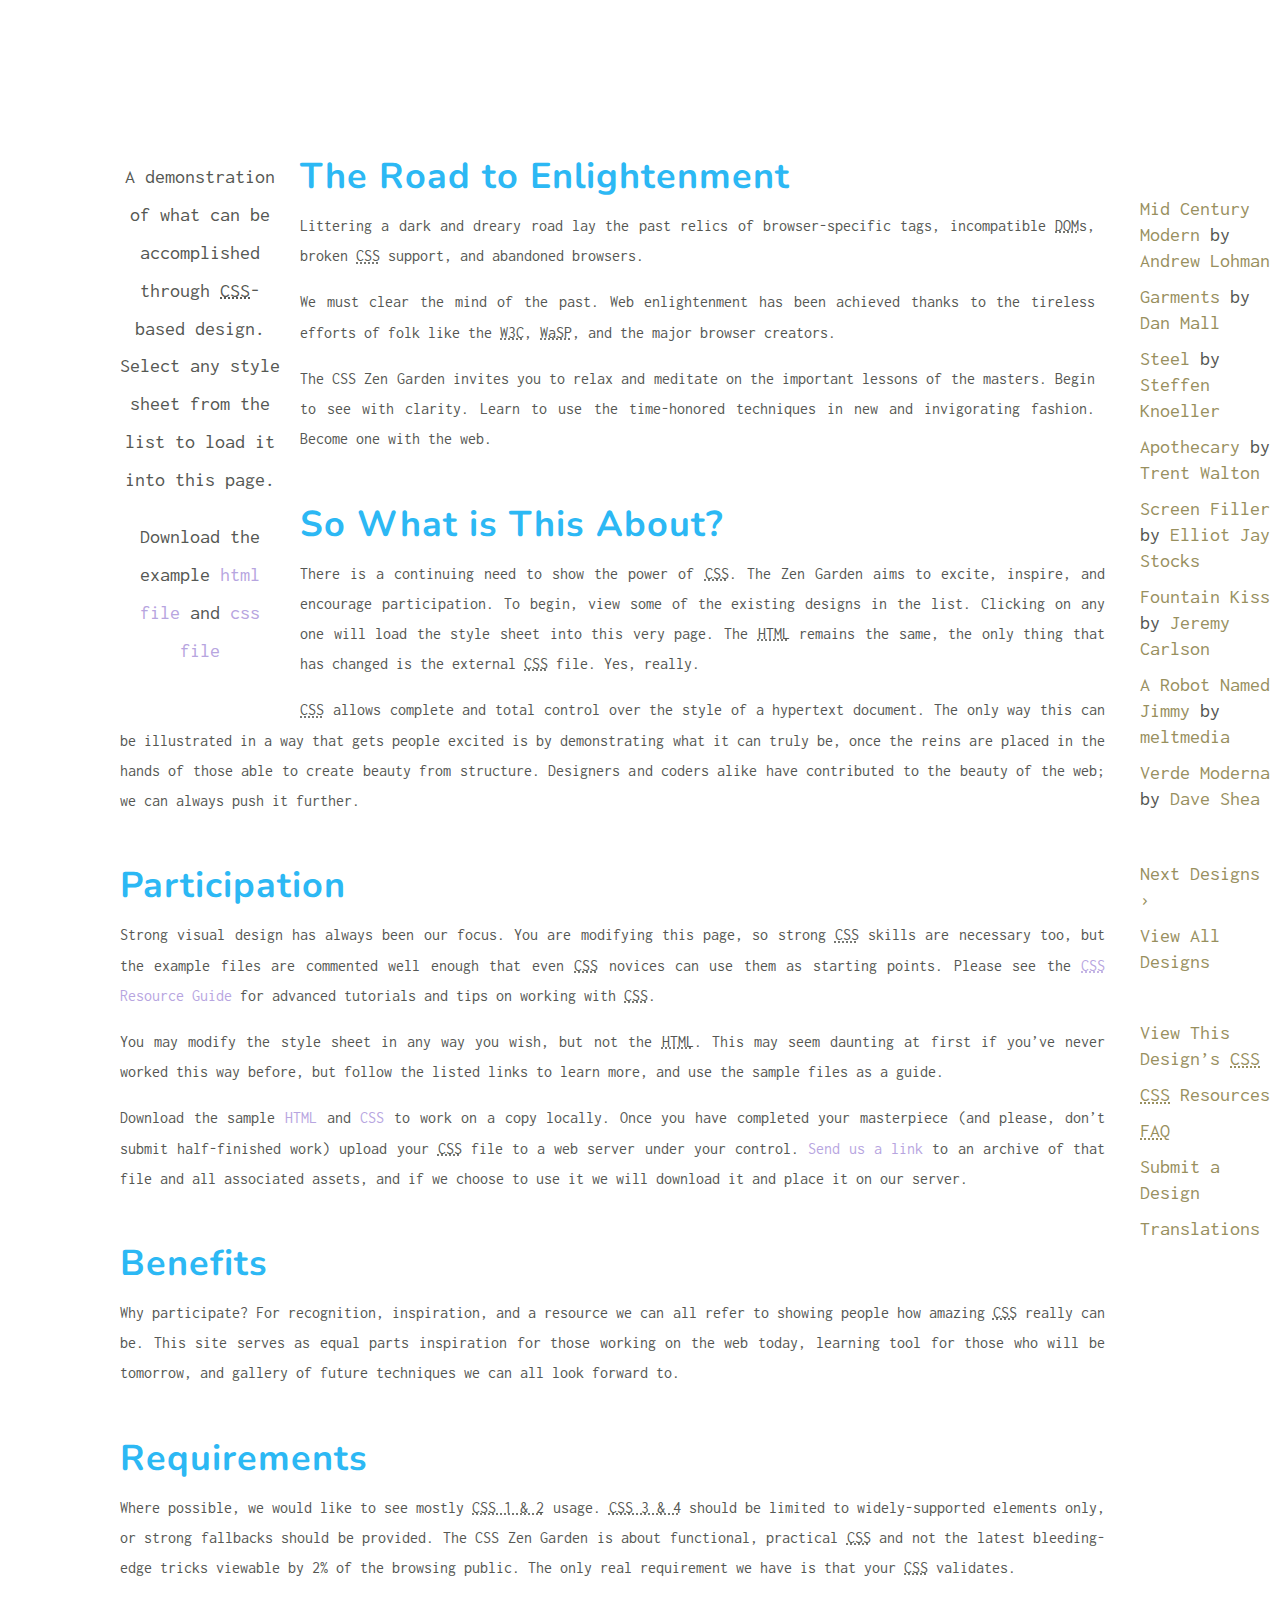
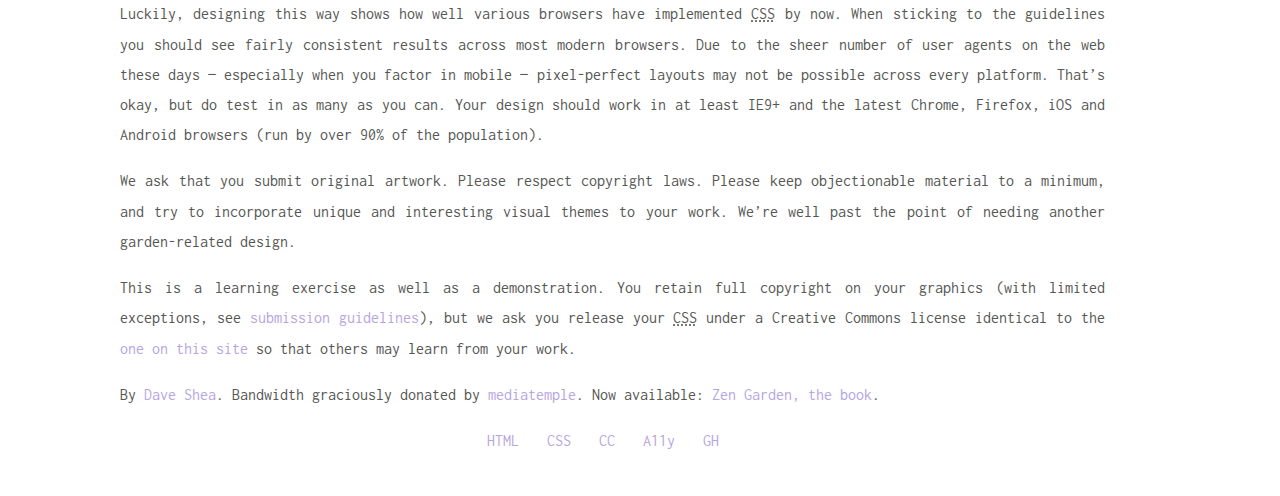
==== 06 CSS Zen Garden/index.html @ f00bd7d7 "Added Mockup & Zen Garden Files" ====
<!DOCTYPE html>
<html lang="en">
<head>
	<meta charset="utf-8">
	<title>CSS Zen Garden: The Beauty of CSS Design</title>

	<link rel="stylesheet" media="screen" href="style.css?v=8may2013">
	<link rel="alternate" type="application/rss+xml" title="RSS" href="http://www.csszengarden.com/zengarden.xml">
    <link href="https://fonts.googleapis.com/css?family=Inconsolata|Nunito" rel="stylesheet">

	<meta name="viewport" content="width=device-width, initial-scale=1.0">
	<meta name="author" content="Dave Shea">
	<meta name="description" content="A demonstration of what can be accomplished visually through CSS-based design.">
	<meta name="robots" content="all">


	<!--[if lt IE 9]>
	<script src="script/html5shiv.js"></script>
	<![endif]-->
</head>

<!--



	View source is a feature, not a bug. Thanks for your curiosity and
	interest in participating!

	Here are the submission guidelines for the new and improved csszengarden.com:

	- CSS3? Of course! Prefix for ALL browsers where necessary.
	- go responsive; test your layout at multiple screen sizes.
	- your browser testing baseline: IE9+, recent Chrome/Firefox/Safari, and iOS/Android
	- Graceful degradation is acceptable, and in fact highly encouraged.
	- use classes for styling. Don't use ids.
	- web fonts are cool, just make sure you have a license to share the files. Hosted 
	  services that are applied via the CSS file (ie. Google Fonts) will work fine, but
	  most that require custom HTML won't. TypeKit is supported, see the readme on this
	  page for usage instructions: https://github.com/mezzoblue/csszengarden.com/

	And a few tips on building your CSS file:

	- use :first-child, :last-child and :nth-child to get at non-classed elements
	- use ::before and ::after to create pseudo-elements for extra styling
	- use multiple background images to apply as many as you need to any element
	- use the Kellum Method for image replacement, if still needed. http://goo.gl/GXxdI
	- don't rely on the extra divs at the bottom. Use ::before and ::after instead.

		
-->

<body id="css-zen-garden">
<div class="page-wrapper">

	<section class="intro" id="zen-intro">
		<header role="banner">
			<h1>CSS Zen Garden</h1>
			<h2>The Beauty of <abbr title="Cascading Style Sheets">CSS</abbr> Design</h2>
		</header>

		<div class="summary" id="zen-summary" role="article">
			<p>A demonstration of what can be accomplished through <abbr title="Cascading Style Sheets">CSS</abbr>-based design. Select any style sheet from the list to load it into this page.</p>
			<p>Download the example <a href="/examples/index" title="This page's source HTML code, not to be modified.">html file</a> and <a href="/examples/style.css" title="This page's sample CSS, the file you may modify.">css file</a></p>
		</div>

		<div class="preamble" id="zen-preamble" role="article">
			<h3>The Road to Enlightenment</h3>
			<p>Littering a dark and dreary road lay the past relics of browser-specific tags, incompatible <abbr title="Document Object Model">DOM</abbr>s, broken <abbr title="Cascading Style Sheets">CSS</abbr> support, and abandoned browsers.</p>
			<p>We must clear the mind of the past. Web enlightenment has been achieved thanks to the tireless efforts of folk like the <abbr title="World Wide Web Consortium">W3C</abbr>, <abbr title="Web Standards Project">WaSP</abbr>, and the major browser creators.</p>
			<p>The CSS Zen Garden invites you to relax and meditate on the important lessons of the masters. Begin to see with clarity. Learn to use the time-honored techniques in new and invigorating fashion. Become one with the web.</p>
		</div>
	</section>

	<div class="main supporting" id="zen-supporting" role="main">
		<div class="explanation" id="zen-explanation" role="article">
			<h3>So What is This About?</h3>
			<p>There is a continuing need to show the power of <abbr title="Cascading Style Sheets">CSS</abbr>. The Zen Garden aims to excite, inspire, and encourage participation. To begin, view some of the existing designs in the list. Clicking on any one will load the style sheet into this very page. The <abbr title="HyperText Markup Language">HTML</abbr> remains the same, the only thing that has changed is the external <abbr title="Cascading Style Sheets">CSS</abbr> file. Yes, really.</p>
			<p><abbr title="Cascading Style Sheets">CSS</abbr> allows complete and total control over the style of a hypertext document. The only way this can be illustrated in a way that gets people excited is by demonstrating what it can truly be, once the reins are placed in the hands of those able to create beauty from structure. Designers and coders alike have contributed to the beauty of the web; we can always push it further.</p>
		</div>

		<div class="participation" id="zen-participation" role="article">
			<h3>Participation</h3>
			<p>Strong visual design has always been our focus. You are modifying this page, so strong <abbr title="Cascading Style Sheets">CSS</abbr> skills are necessary too, but the example files are commented well enough that even <abbr title="Cascading Style Sheets">CSS</abbr> novices can use them as starting points. Please see the <a href="http://www.mezzoblue.com/zengarden/resources/" title="A listing of CSS-related resources"><abbr title="Cascading Style Sheets">CSS</abbr> Resource Guide</a> for advanced tutorials and tips on working with <abbr title="Cascading Style Sheets">CSS</abbr>.</p>
			<p>You may modify the style sheet in any way you wish, but not the <abbr title="HyperText Markup Language">HTML</abbr>. This may seem daunting at first if you&#8217;ve never worked this way before, but follow the listed links to learn more, and use the sample files as a guide.</p>
			<p>Download the sample <a href="/examples/index" title="This page's source HTML code, not to be modified.">HTML</a> and <a href="/examples/style.css" title="This page's sample CSS, the file you may modify.">CSS</a> to work on a copy locally. Once you have completed your masterpiece (and please, don&#8217;t submit half-finished work) upload your <abbr title="Cascading Style Sheets">CSS</abbr> file to a web server under your control. <a href="http://www.mezzoblue.com/zengarden/submit/" title="Use the contact form to send us your CSS file">Send us a link</a> to an archive of that file and all associated assets, and if we choose to use it we will download it and place it on our server.</p>
		</div>

		<div class="benefits" id="zen-benefits" role="article">
			<h3>Benefits</h3>
			<p>Why participate? For recognition, inspiration, and a resource we can all refer to showing people how amazing <abbr title="Cascading Style Sheets">CSS</abbr> really can be. This site serves as equal parts inspiration for those working on the web today, learning tool for those who will be tomorrow, and gallery of future techniques we can all look forward to.</p>
		</div>

		<div class="requirements" id="zen-requirements" role="article">
			<h3>Requirements</h3>
			<p>Where possible, we would like to see mostly <abbr title="Cascading Style Sheets, levels 1 and 2">CSS 1 &amp; 2</abbr> usage. <abbr title="Cascading Style Sheets, levels 3 and 4">CSS 3 &amp; 4</abbr> should be limited to widely-supported elements only, or strong fallbacks should be provided. The CSS Zen Garden is about functional, practical <abbr title="Cascading Style Sheets">CSS</abbr> and not the latest bleeding-edge tricks viewable by 2% of the browsing public. The only real requirement we have is that your <abbr title="Cascading Style Sheets">CSS</abbr> validates.</p>
			<p>Luckily, designing this way shows how well various browsers have implemented <abbr title="Cascading Style Sheets">CSS</abbr> by now. When sticking to the guidelines you should see fairly consistent results across most modern browsers. Due to the sheer number of user agents on the web these days &#8212; especially when you factor in mobile &#8212; pixel-perfect layouts may not be possible across every platform. That&#8217;s okay, but do test in as many as you can. Your design should work in at least IE9+ and the latest Chrome, Firefox, iOS and Android browsers (run by over 90% of the population).</p>
			<p>We ask that you submit original artwork. Please respect copyright laws. Please keep objectionable material to a minimum, and try to incorporate unique and interesting visual themes to your work. We&#8217;re well past the point of needing another garden-related design.</p>
			<p>This is a learning exercise as well as a demonstration. You retain full copyright on your graphics (with limited exceptions, see <a href="http://www.mezzoblue.com/zengarden/submit/guidelines/">submission guidelines</a>), but we ask you release your <abbr title="Cascading Style Sheets">CSS</abbr> under a Creative Commons license identical to the <a href="http://creativecommons.org/licenses/by-nc-sa/3.0/" title="View the Zen Garden's license information.">one on this site</a> so that others may learn from your work.</p>
			<p role="contentinfo">By <a href="http://www.mezzoblue.com/">Dave Shea</a>. Bandwidth graciously donated by <a href="http://www.mediatemple.net/">mediatemple</a>. Now available: <a href="http://www.amazon.com/exec/obidos/ASIN/0321303474/mezzoblue-20/">Zen Garden, the book</a>.</p>
		</div>

		<footer>
			<a href="http://validator.w3.org/check/referer" title="Check the validity of this site&#8217;s HTML" class="zen-validate-html">HTML</a>
			<a href="http://jigsaw.w3.org/css-validator/check/referer" title="Check the validity of this site&#8217;s CSS" class="zen-validate-css">CSS</a>
			<a href="http://creativecommons.org/licenses/by-nc-sa/3.0/" title="View the Creative Commons license of this site: Attribution-NonCommercial-ShareAlike." class="zen-license">CC</a>
			<a href="http://mezzoblue.com/zengarden/faq/#aaa" title="Read about the accessibility of this site" class="zen-accessibility">A11y</a>
			<a href="https://github.com/mezzoblue/csszengarden.com" title="Fork this site on Github" class="zen-github">GH</a>
		</footer>

	</div>


	<aside class="sidebar" role="complementary">
		<div class="wrapper">

			<div class="design-selection" id="design-selection">
				<h3 class="select">Select a Design:</h3>
				<nav role="navigation">
					<ul>
					<li>
						<a href="/221/" class="design-name">Mid Century Modern</a> by						<a href="http://andrewlohman.com/" class="designer-name">Andrew Lohman</a>
					</li>					<li>
						<a href="/220/" class="design-name">Garments</a> by						<a href="http://danielmall.com/" class="designer-name">Dan Mall</a>
					</li>					<li>
						<a href="/219/" class="design-name">Steel</a> by						<a href="http://steffen-knoeller.de" class="designer-name">Steffen Knoeller</a>
					</li>					<li>
						<a href="/218/" class="design-name">Apothecary</a> by						<a href="http://trentwalton.com" class="designer-name">Trent Walton</a>
					</li>					<li>
						<a href="/217/" class="design-name">Screen Filler</a> by						<a href="http://elliotjaystocks.com/" class="designer-name">Elliot Jay Stocks</a>
					</li>					<li>
						<a href="/216/" class="design-name">Fountain Kiss</a> by						<a href="http://jeremycarlson.com" class="designer-name">Jeremy Carlson</a>
					</li>					<li>
						<a href="/215/" class="design-name">A Robot Named Jimmy</a> by						<a href="http://meltmedia.com/" class="designer-name">meltmedia</a>
					</li>					<li>
						<a href="/214/" class="design-name">Verde Moderna</a> by						<a href="http://www.mezzoblue.com/" class="designer-name">Dave Shea</a>
					</li>					</ul>
				</nav>
			</div>

			<div class="design-archives" id="design-archives">
				<h3 class="archives">Archives:</h3>
				<nav role="navigation">
					<ul>
						<li class="next">
							<a href="/214/page1">
								Next Designs <span class="indicator">&rsaquo;</span>
							</a>
						</li>
						<li class="viewall">
							<a href="http://www.mezzoblue.com/zengarden/alldesigns/" title="View every submission to the Zen Garden.">
								View All Designs							</a>
						</li>
					</ul>
				</nav>
			</div>

			<div class="zen-resources" id="zen-resources">
				<h3 class="resources">Resources:</h3>
				<ul>
					<li class="view-css">
						<a href="style.css" title="View the source CSS file of the currently-viewed design.">
							View This Design&#8217;s <abbr title="Cascading Style Sheets">CSS</abbr>						</a>
					</li>
					<li class="css-resources">
						<a href="http://www.mezzoblue.com/zengarden/resources/" title="Links to great sites with information on using CSS.">
							<abbr title="Cascading Style Sheets">CSS</abbr> Resources						</a>
					</li>
					<li class="zen-faq">
						<a href="http://www.mezzoblue.com/zengarden/faq/" title="A list of Frequently Asked Questions about the Zen Garden.">
							<abbr title="Frequently Asked Questions">FAQ</abbr>						</a>
					</li>
					<li class="zen-submit">
						<a href="http://www.mezzoblue.com/zengarden/submit/" title="Send in your own CSS file.">
							Submit a Design						</a>
					</li>
					<li class="zen-translations">
						<a href="http://www.mezzoblue.com/zengarden/translations/" title="View translated versions of this page.">
							Translations						</a>
					</li>
				</ul>
			</div>
		</div>
	</aside>


</div>

<!--

	These superfluous divs/spans were originally provided as catch-alls to add extra imagery.
	These days we have full ::before and ::after support, favour using those instead.
	These only remain for historical design compatibility. They might go away one day.
		
-->
<div class="extra1" role="presentation"></div><div class="extra2" role="presentation"></div><div class="extra3" role="presentation"></div>
<div class="extra4" role="presentation"></div><div class="extra5" role="presentation"></div><div class="extra6" role="presentation"></div>

</body>
</html>
---- 06 CSS Zen Garden/style.css ----
/* css Zen Garden default style v1.02 */
/* css released under Creative Commons License - http://creativecommons.org/licenses/by-nc-sa/1.0/  */

/* This file based on 'Tranquille' by Dave Shea */
/* You may use this file as a foundation for any new work, but you may find it easier to start from scratch. */
/* Not all elements are defined in this file, so you'll most likely want to refer to the xhtml as well. */

/* Your images should be linked as if the CSS file sits in the same folder as the images. ie. no paths. */


/* basic elements */
html {
	margin: 0;
	padding: 0;
	}
body { 
    font-family: 'Inconsolata', monospace;
    font-size 16px;
	line-height: 1.88889;
	color: #555753; 
	background: #fff url(http://csszengarden.com/001/blossoms.jpg) no-repeat bottom right; 
	margin: 0; 
	padding: 0;
	}
p { 
	margin-top: 0; 
	text-align: justify;
	}
h3 { 
    font-family: 'Nunito', sans-serif;
    font-size: 36px;
    color: #2CB8F4;
	letter-spacing: 1px; 
	margin-bottom: 0;
	}
a:link { 
	text-decoration: none; 
	color: #B7A5DF;
	}
a:visited { 
	text-decoration: none; 
	color: #D4CDDC;
	}
a:hover, a:focus, a:active { 
	text-decoration: underline; 
	color: #9685BA;
	}
abbr {
	border-bottom: none;
	}


/* specific divs */
.page-wrapper { 
	background: url(http://csszengarden.com/001/zen-bg.jpg) no-repeat top left; 
	padding: 0 175px 0 110px;  
	margin: 0; 
	position: relative;
	}

.intro { 
	min-width: 470px;
	width: 100%;
	}

header h1 { 
	background: transparent url(http://csszengarden.com/001/h1.gif) no-repeat top left;
	margin-top: 10px;
	display: block;
	width: 219px;
	height: 87px;
	float: left;

	text-indent: 100%;
	white-space: nowrap;
	overflow: hidden;
	}
header h2 { 
	background: transparent url(http://csszengarden.com/001/h2.gif) no-repeat top left; 
	margin-top: 58px; 
	margin-bottom: 40px; 
	width: 200px; 
	height: 18px; 
	float: right;

	text-indent: 100%;
	white-space: nowrap;
	overflow: hidden;
	}
header {
	padding-top: 20px;
	height: 87px;
}

.summary {
	clear: both; 
	margin: 20px 20px 20px 10px; 
	width: 160px; 
	float: left;
	}
.summary p {
	font-family: 'Inconsolata', monospace;
    font-size: 20px;
	text-align: center;
	}

.preamble {
	clear: right; 
	padding: 0px 10px 0 10px;
	}
.supporting {	
	padding-left: 10px; 
	margin-bottom: 40px;
	}

footer { 
	text-align: center; 
	}
footer a:link, footer a:visited { 
	margin-right: 20px; 
	}

.sidebar {
	margin-left: 600px; 
	position: absolute; 
	top: 0; 
	right: 0;
	}
.sidebar .wrapper { 
	font-family: 'Inconsolata', monospace;
    font-size: 20px;
	background: transparent url(http://csszengarden.com/001/paper-bg.jpg) top left repeat-y; 
	padding: 10px; 
	margin-top: 150px; 
	width: 130px; 
	}
.sidebar h3.select { 
	background: transparent url(http://csszengarden.com/001/h3.gif) no-repeat top left; 
	margin: 10px 0 5px 0; 
	width: 97px; 
	height: 16px; 

	text-indent: 100%;
	white-space: nowrap;
	overflow: hidden;
	}
.sidebar h3.archives { 
	background: transparent url(http://csszengarden.com/001/h5.gif) no-repeat top left; 
	margin: 25px 0 5px 0; 
	width:57px; 
	height: 14px; 

	text-indent: 100%;
	white-space: nowrap;
	overflow: hidden;
	}
.sidebar h3.resources { 
	background: transparent url(http://csszengarden.com/001/h6.gif) no-repeat top left; 
	margin: 25px 0 5px 0; 
	width:63px; 
	height: 10px; 

	text-indent: 100%;
	white-space: nowrap;
	overflow: hidden;
	}


.sidebar ul {
	margin: 0;
	padding: 0;
	}
.sidebar li {
	line-height: 1.3em; 
	background: transparent url(http://csszengarden.com/001/cr1.gif) no-repeat top center; 
	display: block; 
	padding-top: 5px; 
	margin-bottom: 5px;
	list-style-type: none;
	}
.sidebar li a:link {
	color: #988F5E;
	}
.sidebar li a:visited {
	color: #B3AE94;
	}


.extra1 {
	background: transparent url(http://csszengarden.com/001/cr2.gif) top left no-repeat; 
	position: absolute; 
	top: 40px; 
	right: 0; 
	width: 148px; 
	height: 110px;
	}
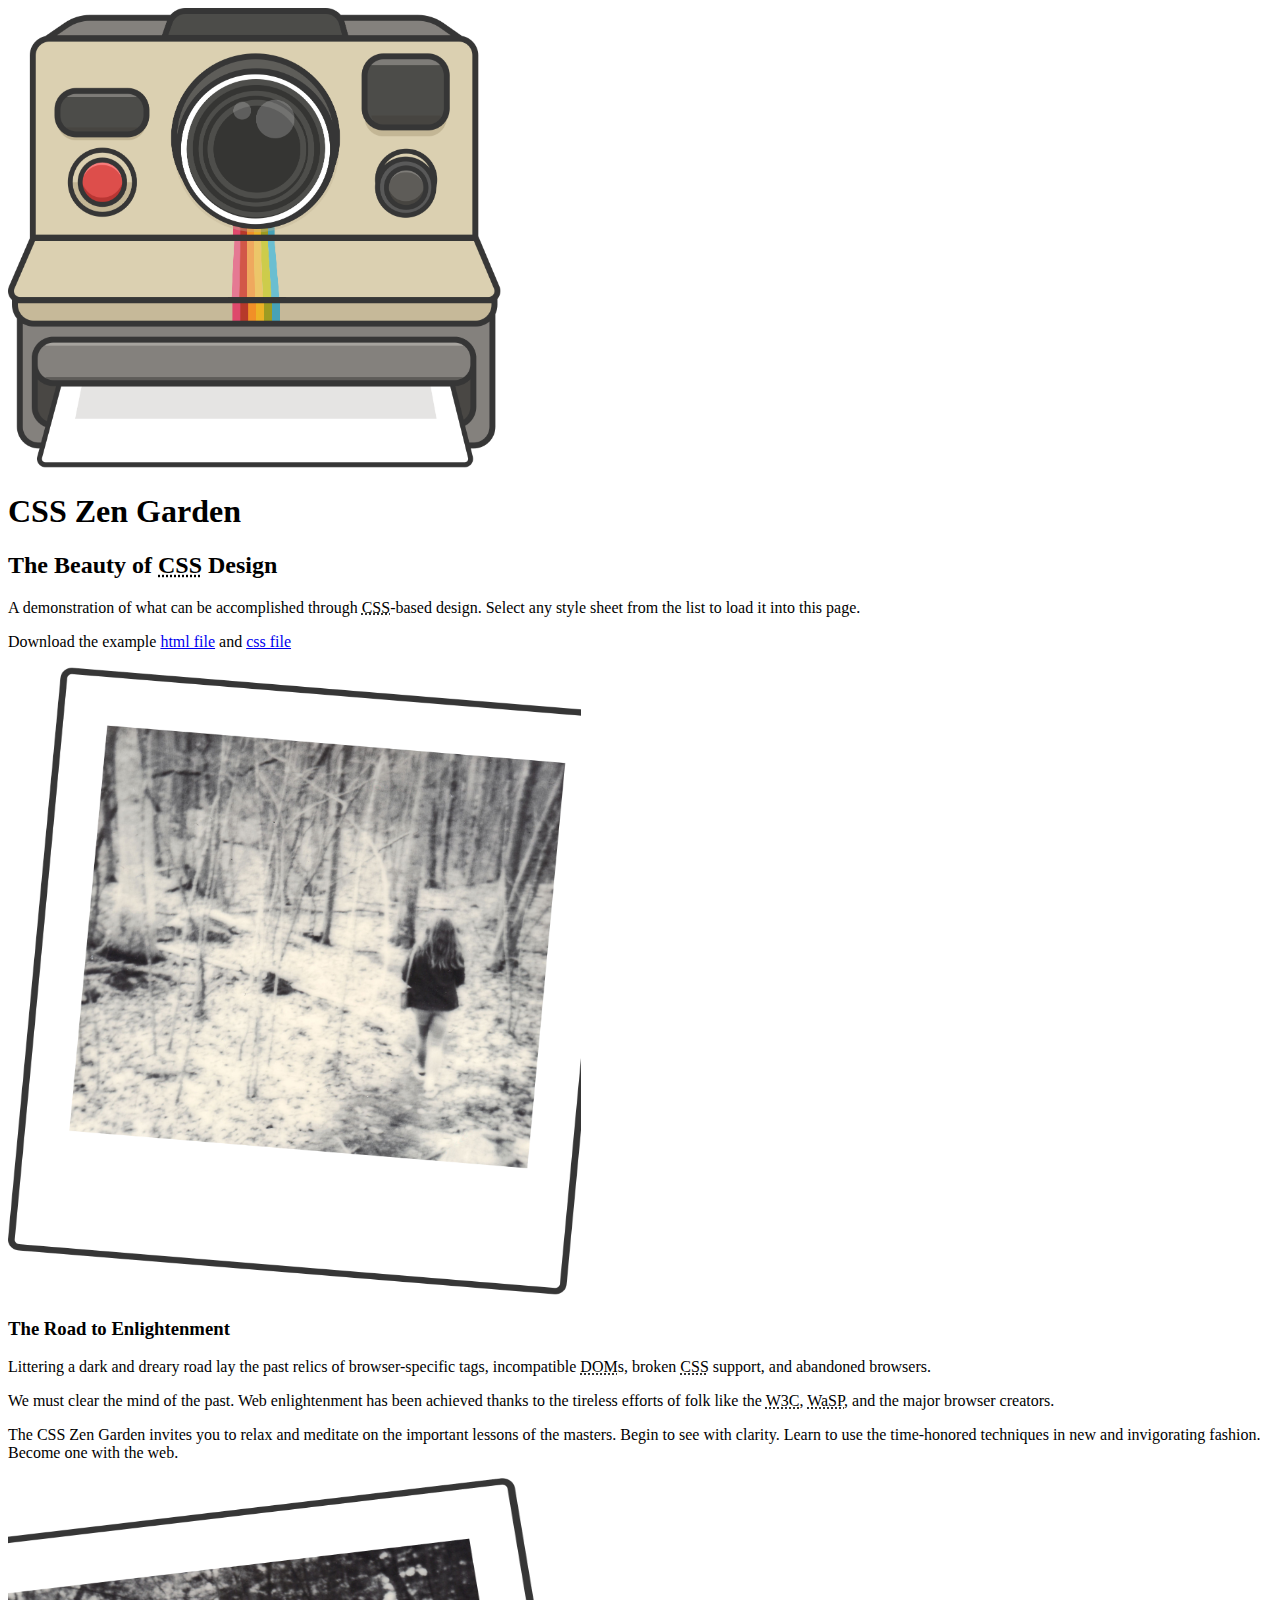
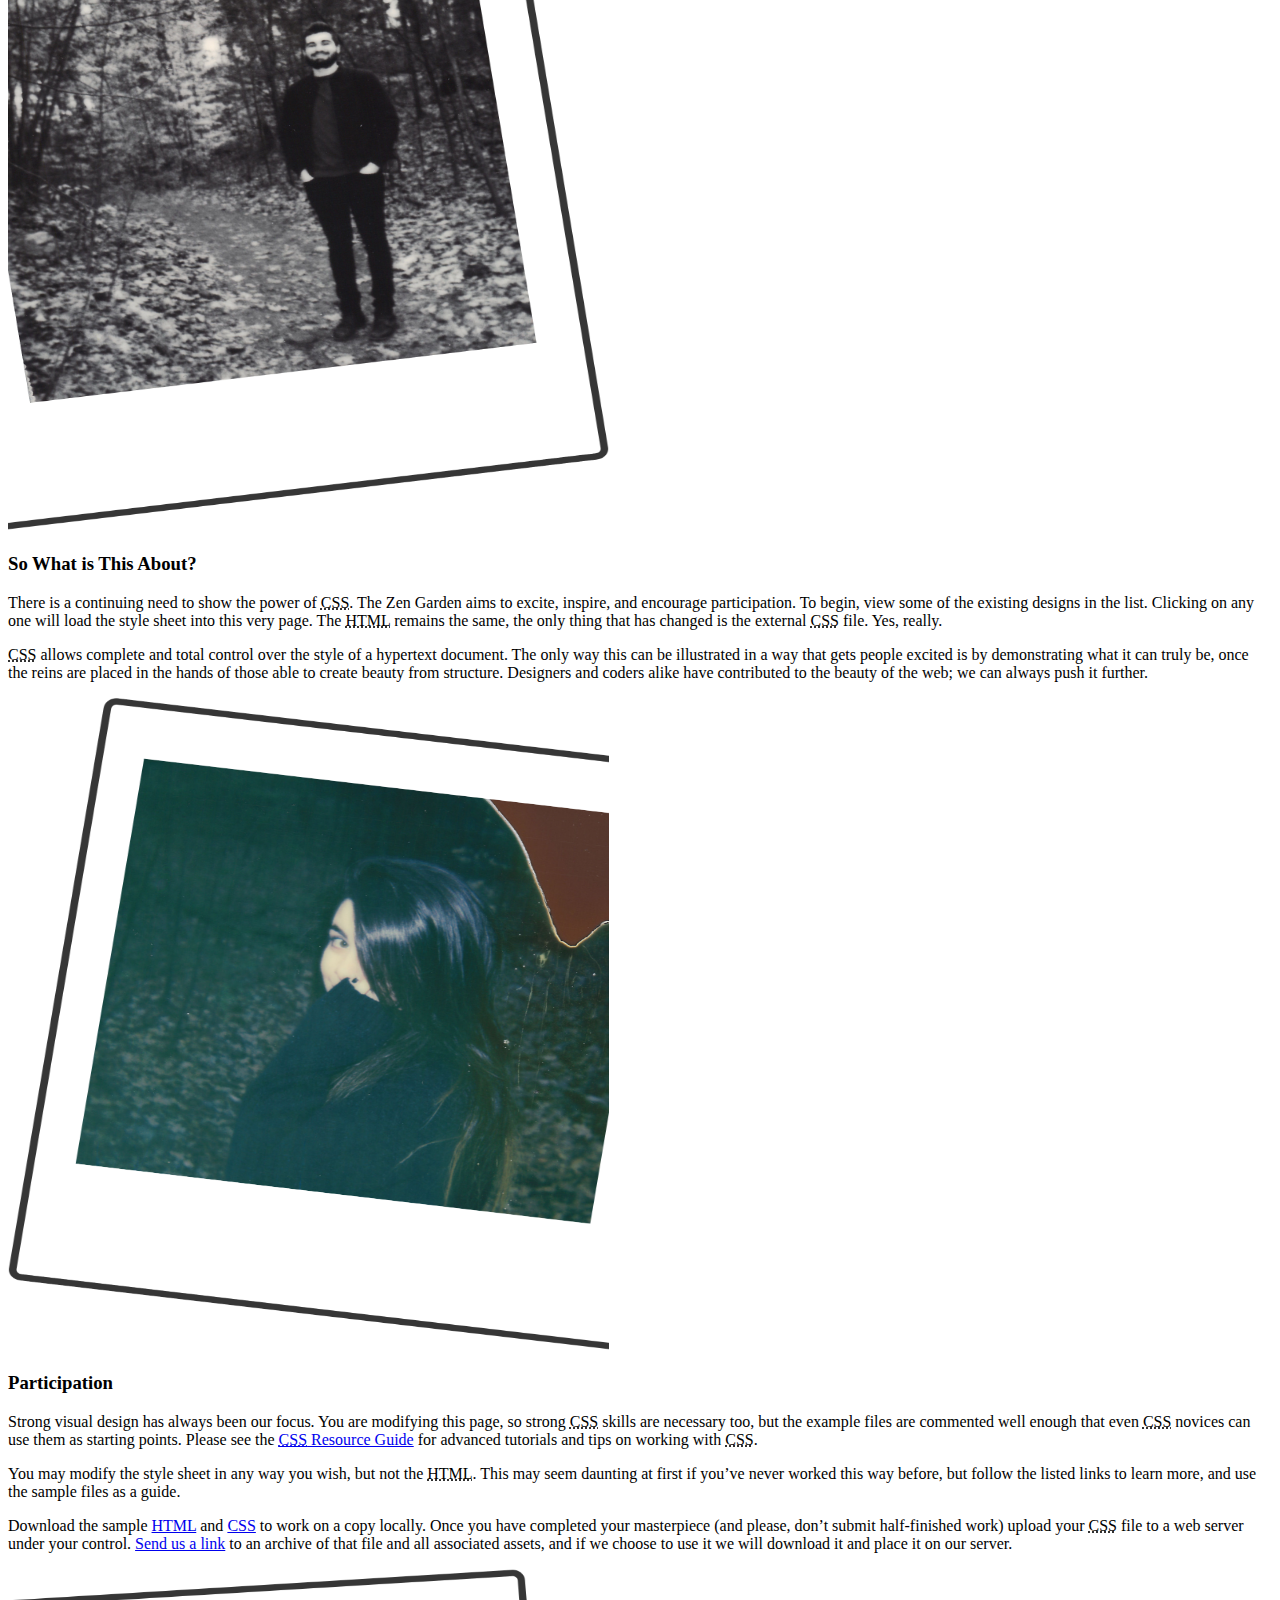
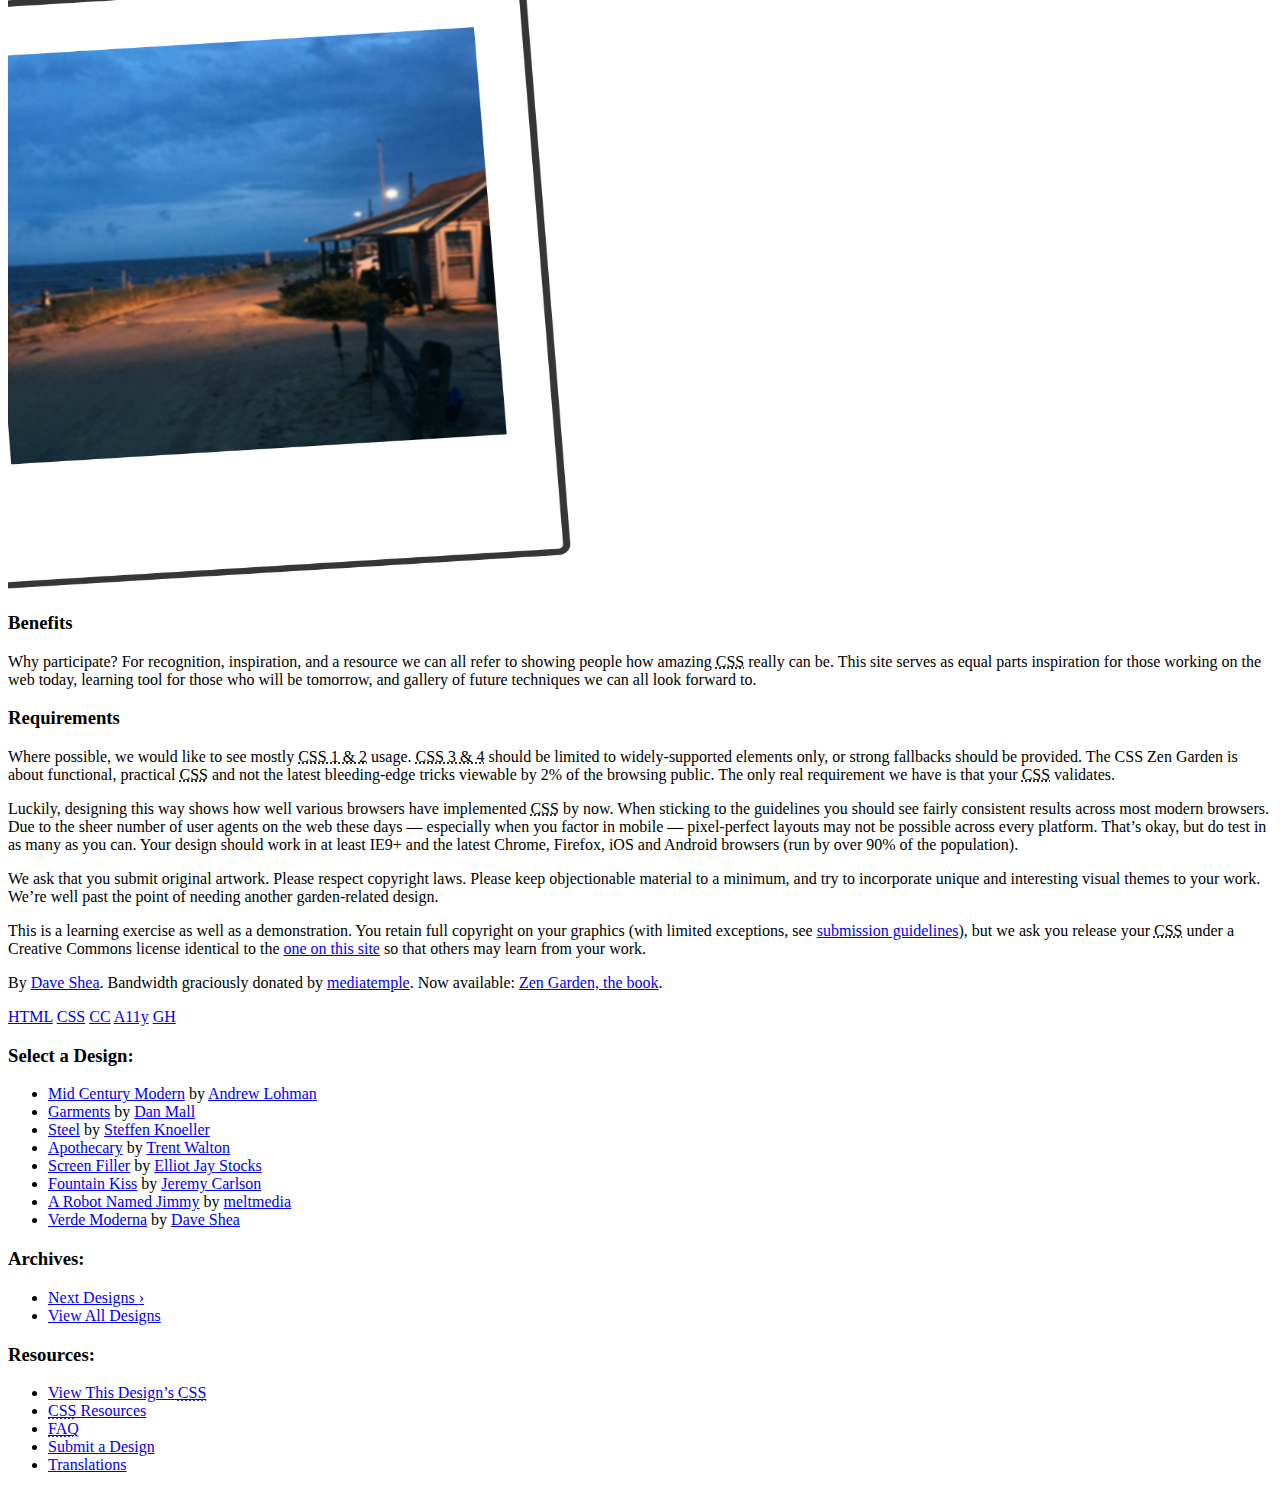
==== commit 7ed08c75: "12 Nov" ====
--- a/06 CSS Zen Garden/index.html
+++ b/06 CSS Zen Garden/index.html
@@ -4,7 +4,8 @@
 	<meta charset="utf-8">
 	<title>CSS Zen Garden: The Beauty of CSS Design</title>
 
-	<link rel="stylesheet" media="screen" href="style.css?v=8may2013">
+<!--	<link rel="stylesheet" media="screen" href="style.css?v=8may2013">-->
+    <link rel="stylesheet" media="screen" href="../../style2.css">
 	<link rel="alternate" type="application/rss+xml" title="RSS" href="http://www.csszengarden.com/zengarden.xml">
     <link href="https://fonts.googleapis.com/css?family=Inconsolata|Nunito" rel="stylesheet">
 
@@ -53,6 +54,7 @@
 <div class="page-wrapper">
 
 	<section class="intro" id="zen-intro">
+        <img src="camera.png" id="camera" width="493" height="460" />
 		<header role="banner">
 			<h1>CSS Zen Garden</h1>
 			<h2>The Beauty of <abbr title="Cascading Style Sheets">CSS</abbr> Design</h2>
@@ -64,6 +66,7 @@
 		</div>
 
 		<div class="preamble" id="zen-preamble" role="article">
+            <img src="polaroid1.png" id="polaroid1" width="573" height="628" />
 			<h3>The Road to Enlightenment</h3>
 			<p>Littering a dark and dreary road lay the past relics of browser-specific tags, incompatible <abbr title="Document Object Model">DOM</abbr>s, broken <abbr title="Cascading Style Sheets">CSS</abbr> support, and abandoned browsers.</p>
 			<p>We must clear the mind of the past. Web enlightenment has been achieved thanks to the tireless efforts of folk like the <abbr title="World Wide Web Consortium">W3C</abbr>, <abbr title="Web Standards Project">WaSP</abbr>, and the major browser creators.</p>
@@ -71,14 +74,16 @@
 		</div>
 	</section>
 
-	<div class="main supporting" id="zen-supporting" role="main">
+	<div class="main-supporting" id="zen-supporting" role="main">
 		<div class="explanation" id="zen-explanation" role="article">
+            <img src="polaroid2.png" id="polaroid2" width="601" height="652" />
 			<h3>So What is This About?</h3>
 			<p>There is a continuing need to show the power of <abbr title="Cascading Style Sheets">CSS</abbr>. The Zen Garden aims to excite, inspire, and encourage participation. To begin, view some of the existing designs in the list. Clicking on any one will load the style sheet into this very page. The <abbr title="HyperText Markup Language">HTML</abbr> remains the same, the only thing that has changed is the external <abbr title="Cascading Style Sheets">CSS</abbr> file. Yes, really.</p>
 			<p><abbr title="Cascading Style Sheets">CSS</abbr> allows complete and total control over the style of a hypertext document. The only way this can be illustrated in a way that gets people excited is by demonstrating what it can truly be, once the reins are placed in the hands of those able to create beauty from structure. Designers and coders alike have contributed to the beauty of the web; we can always push it further.</p>
 		</div>
 
 		<div class="participation" id="zen-participation" role="article">
+            <img src="polaroid3.png" id="polaroid3" width="601" height="652" />
 			<h3>Participation</h3>
 			<p>Strong visual design has always been our focus. You are modifying this page, so strong <abbr title="Cascading Style Sheets">CSS</abbr> skills are necessary too, but the example files are commented well enough that even <abbr title="Cascading Style Sheets">CSS</abbr> novices can use them as starting points. Please see the <a href="http://www.mezzoblue.com/zengarden/resources/" title="A listing of CSS-related resources"><abbr title="Cascading Style Sheets">CSS</abbr> Resource Guide</a> for advanced tutorials and tips on working with <abbr title="Cascading Style Sheets">CSS</abbr>.</p>
 			<p>You may modify the style sheet in any way you wish, but not the <abbr title="HyperText Markup Language">HTML</abbr>. This may seem daunting at first if you&#8217;ve never worked this way before, but follow the listed links to learn more, and use the sample files as a guide.</p>
@@ -86,6 +91,7 @@
 		</div>
 
 		<div class="benefits" id="zen-benefits" role="article">
+            <img src="polaroid4.png" id="polaroid4" width="563" height="620" />
 			<h3>Benefits</h3>
 			<p>Why participate? For recognition, inspiration, and a resource we can all refer to showing people how amazing <abbr title="Cascading Style Sheets">CSS</abbr> really can be. This site serves as equal parts inspiration for those working on the web today, learning tool for those who will be tomorrow, and gallery of future techniques we can all look forward to.</p>
 		</div>
--- a/06 CSS Zen Garden/style.css
+++ b/06 CSS Zen Garden/style.css
@@ -12,19 +12,19 @@
 html {
 	margin: 0;
 	padding: 0;
+    height: 6873px;
 	}
 body { 
     font-family: 'Inconsolata', monospace;
     font-size 16px;
 	line-height: 1.88889;
 	color: #555753; 
-	background: #fff url(http://csszengarden.com/001/blossoms.jpg) no-repeat bottom right; 
 	margin: 0; 
 	padding: 0;
 	}
 p { 
 	margin-top: 0; 
-	text-align: justify;
+/*	text-align: justify;*/
 	}
 h3 { 
     font-family: 'Nunito', sans-serif;
@@ -47,12 +47,12 @@
 	}
 abbr {
 	border-bottom: none;
+    text-decoration: none;
 	}
 
 
 /* specific divs */
-.page-wrapper { 
-	background: url(http://csszengarden.com/001/zen-bg.jpg) no-repeat top left; 
+.page-wrapper {  
 	padding: 0 175px 0 110px;  
 	margin: 0; 
 	position: relative;
@@ -64,7 +64,6 @@
 	}
 
 header h1 { 
-	background: transparent url(http://csszengarden.com/001/h1.gif) no-repeat top left;
 	margin-top: 10px;
 	display: block;
 	width: 219px;
@@ -75,38 +74,38 @@
 	white-space: nowrap;
 	overflow: hidden;
 	}
+
 header h2 { 
-	background: transparent url(http://csszengarden.com/001/h2.gif) no-repeat top left; 
-	margin-top: 58px; 
-	margin-bottom: 40px; 
-	width: 200px; 
+    margin: 200px -60px 0px 200px;
+	width: 620px; 
 	height: 18px; 
 	float: right;
-
-	text-indent: 100%;
-	white-space: nowrap;
-	overflow: hidden;
-	}
+    font-size: 48px;
+    font-family: 'Nunito', sans-serif;
+    letter-spacing: 2px;
+	}
+
 header {
 	padding-top: 20px;
 	height: 87px;
+    margin-bottom: 200px
 }
 
 .summary {
 	clear: both; 
-	margin: 20px 20px 20px 10px; 
-	width: 160px; 
-	float: left;
+	margin: 20px -50px 200px 10px; 
+	width: 600px; 
+	float: right;
 	}
 .summary p {
 	font-family: 'Inconsolata', monospace;
     font-size: 20px;
-	text-align: center;
+	text-align: left;
 	}
 
 .preamble {
 	clear: right; 
-	padding: 0px 10px 0 10px;
+	padding: 200px 10px 0 10px;
 	}
 .supporting {	
 	padding-left: 10px; 
@@ -122,21 +121,18 @@
 
 .sidebar {
 	margin-left: 600px; 
-	position: absolute; 
 	top: 0; 
 	right: 0;
 	}
 .sidebar .wrapper { 
 	font-family: 'Inconsolata', monospace;
-    font-size: 20px;
-	background: transparent url(http://csszengarden.com/001/paper-bg.jpg) top left repeat-y; 
+    font-size: 20px; 
 	padding: 10px; 
 	margin-top: 150px; 
 	width: 130px; 
 	}
 .sidebar h3.select { 
-	background: transparent url(http://csszengarden.com/001/h3.gif) no-repeat top left; 
-	margin: 10px 0 5px 0; 
+    margin: 10px 0 5px 0; 
 	width: 97px; 
 	height: 16px; 
 
@@ -145,7 +141,6 @@
 	overflow: hidden;
 	}
 .sidebar h3.archives { 
-	background: transparent url(http://csszengarden.com/001/h5.gif) no-repeat top left; 
 	margin: 25px 0 5px 0; 
 	width:57px; 
 	height: 14px; 
@@ -155,7 +150,6 @@
 	overflow: hidden;
 	}
 .sidebar h3.resources { 
-	background: transparent url(http://csszengarden.com/001/h6.gif) no-repeat top left; 
 	margin: 25px 0 5px 0; 
 	width:63px; 
 	height: 10px; 
@@ -172,7 +166,6 @@
 	}
 .sidebar li {
 	line-height: 1.3em; 
-	background: transparent url(http://csszengarden.com/001/cr1.gif) no-repeat top center; 
 	display: block; 
 	padding-top: 5px; 
 	margin-bottom: 5px;
@@ -187,10 +180,25 @@
 
 
 .extra1 {
-	background: transparent url(http://csszengarden.com/001/cr2.gif) top left no-repeat; 
 	position: absolute; 
 	top: 40px; 
 	right: 0; 
 	width: 148px; 
 	height: 110px;
-	}+	}
+
+a[href*="examples"] {
+    height: 56px;
+    width: 135px;
+    background: #363636;
+    border: 1px solid #363636;
+    border-radius: 10px;
+    padding: 10px 20px;
+    color: #FFFFFF;
+    }
+
+a[href*="examples"]:hover {
+    text-decoration: none;
+    background: #2CB8F4;
+    border: 1px solid #2CB8F4;
+    }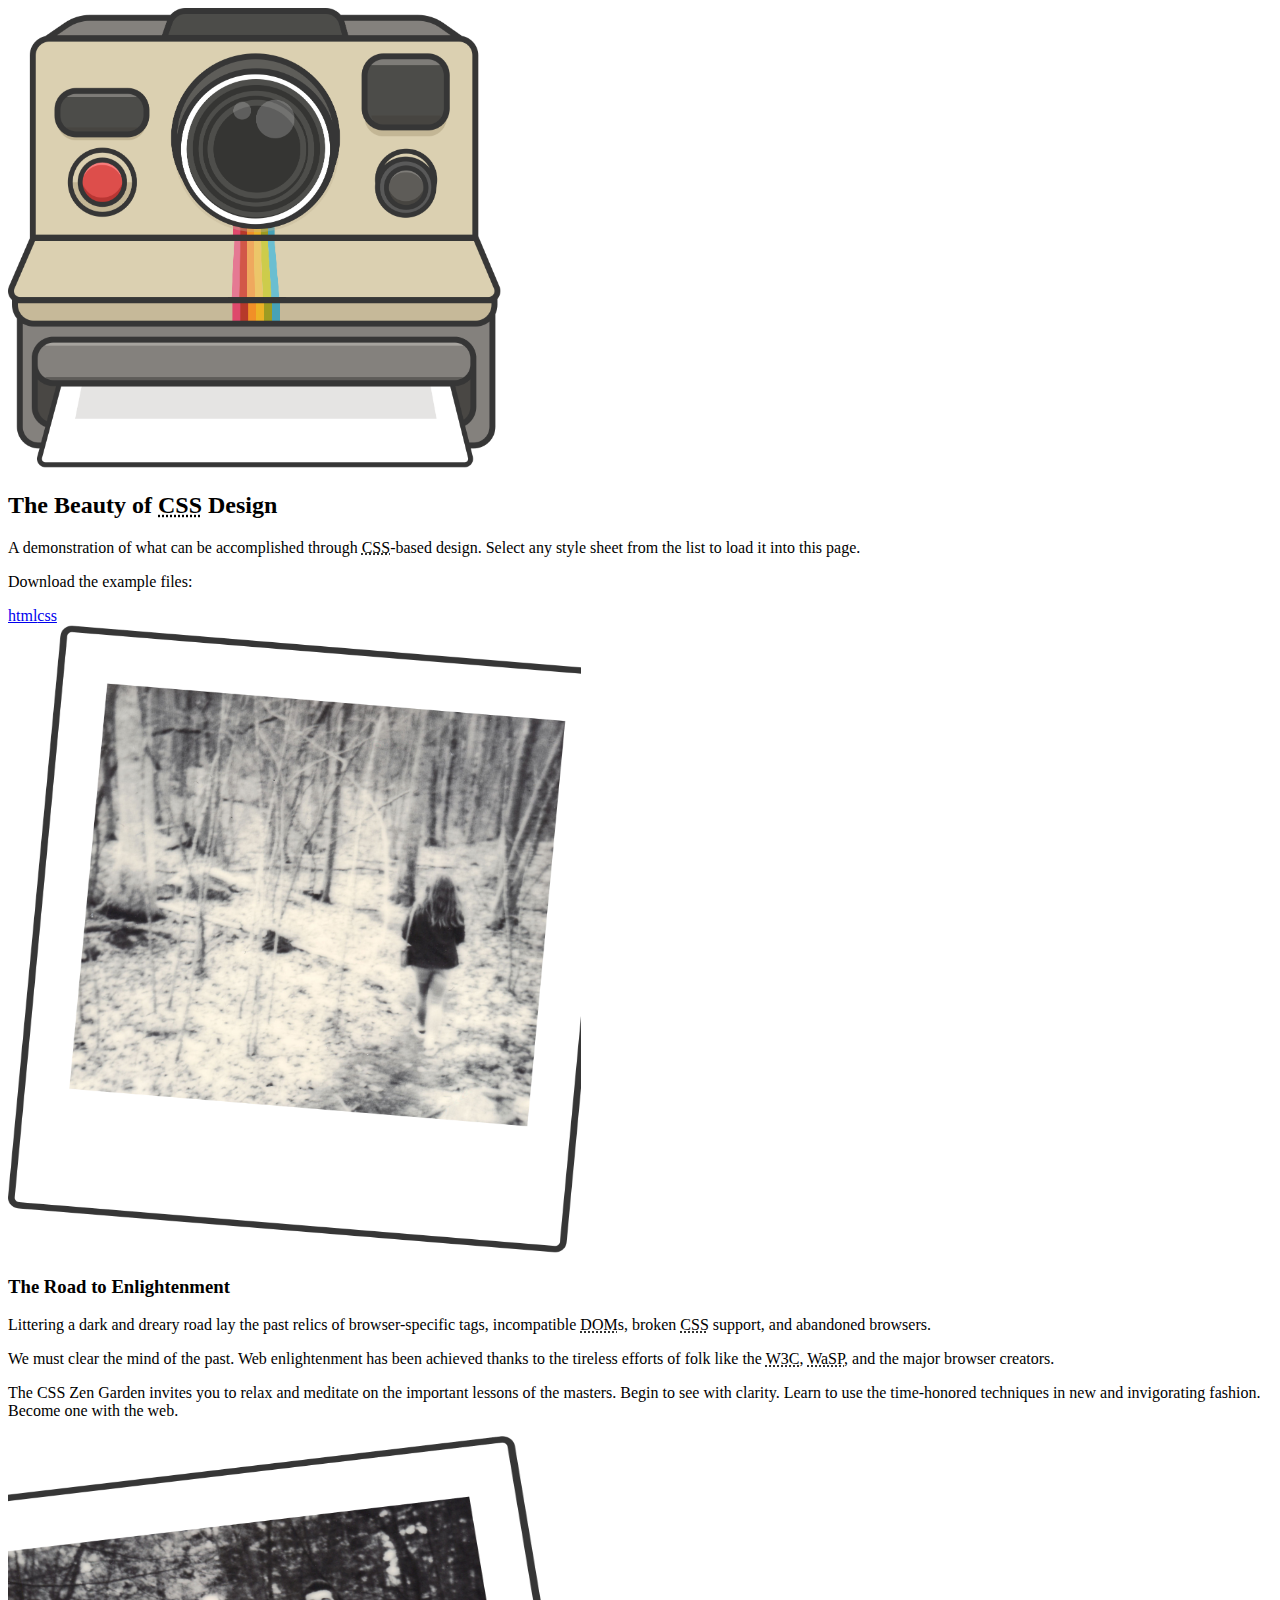
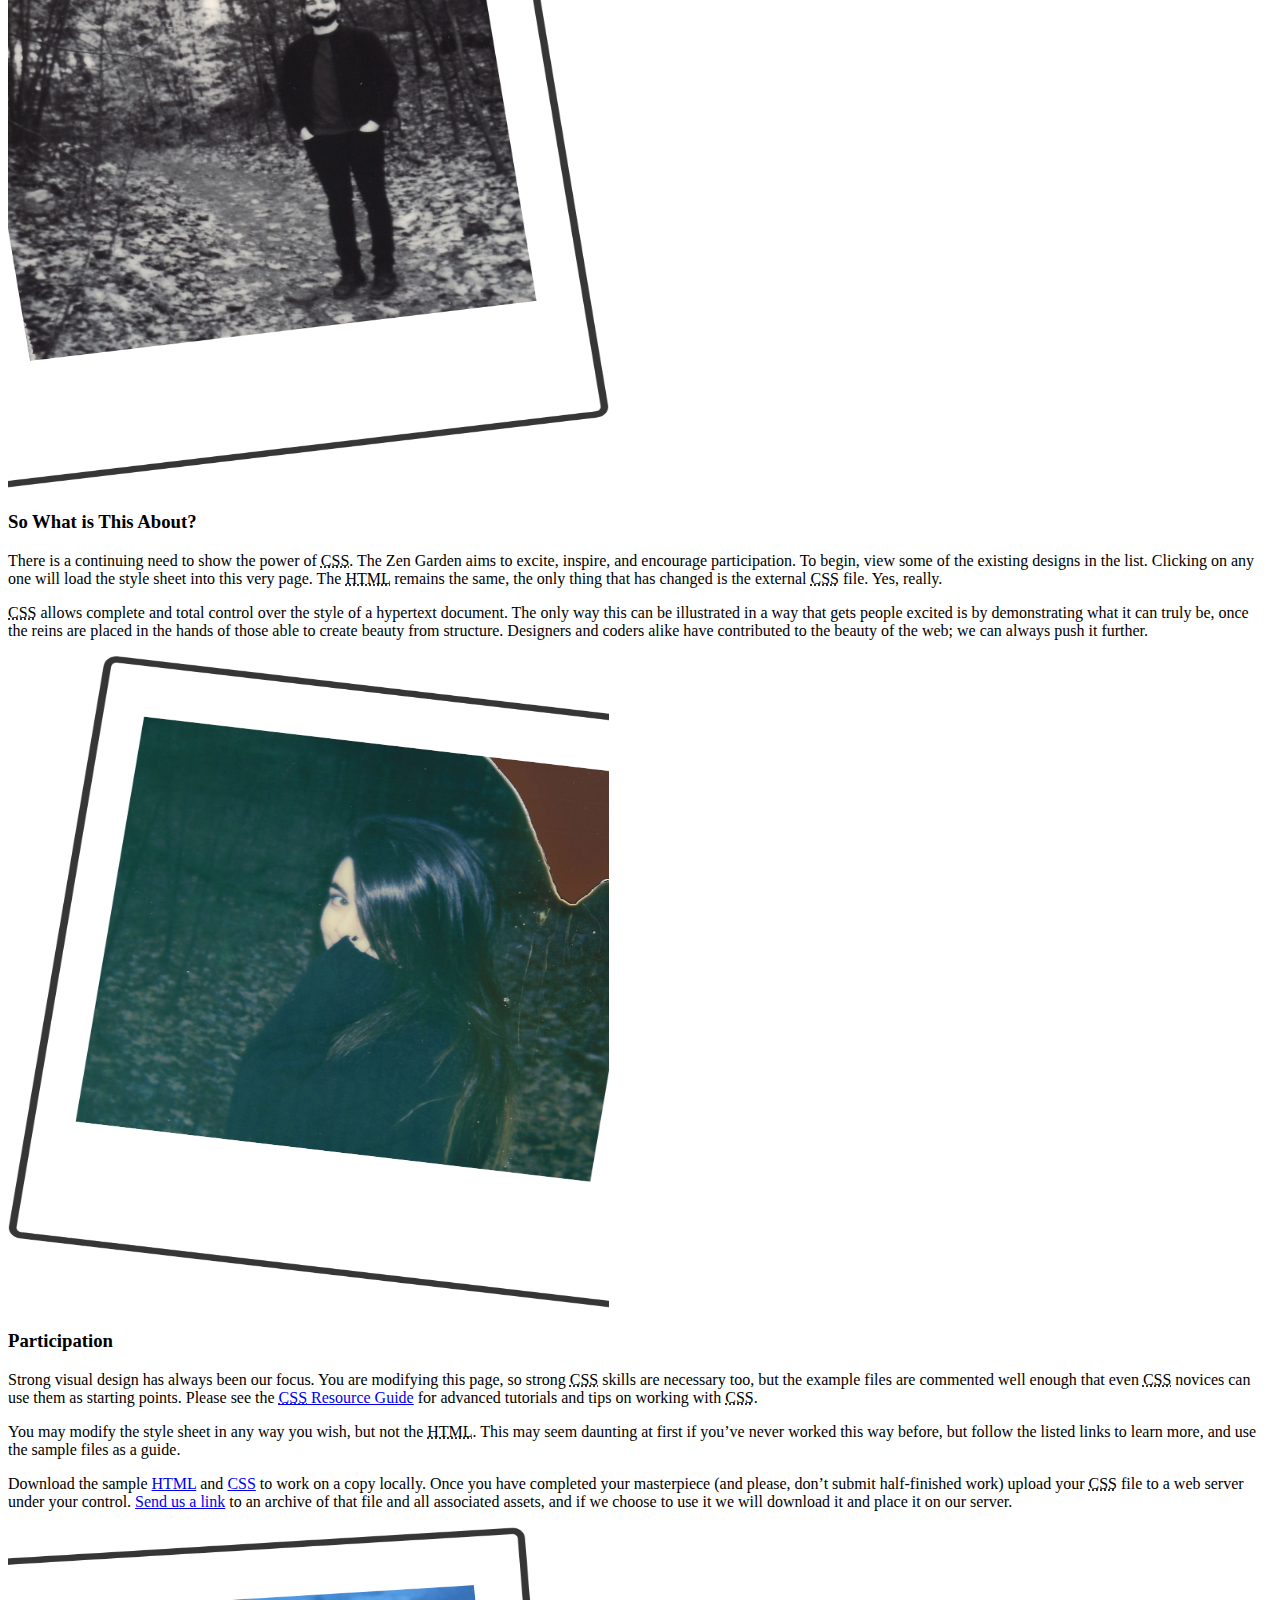
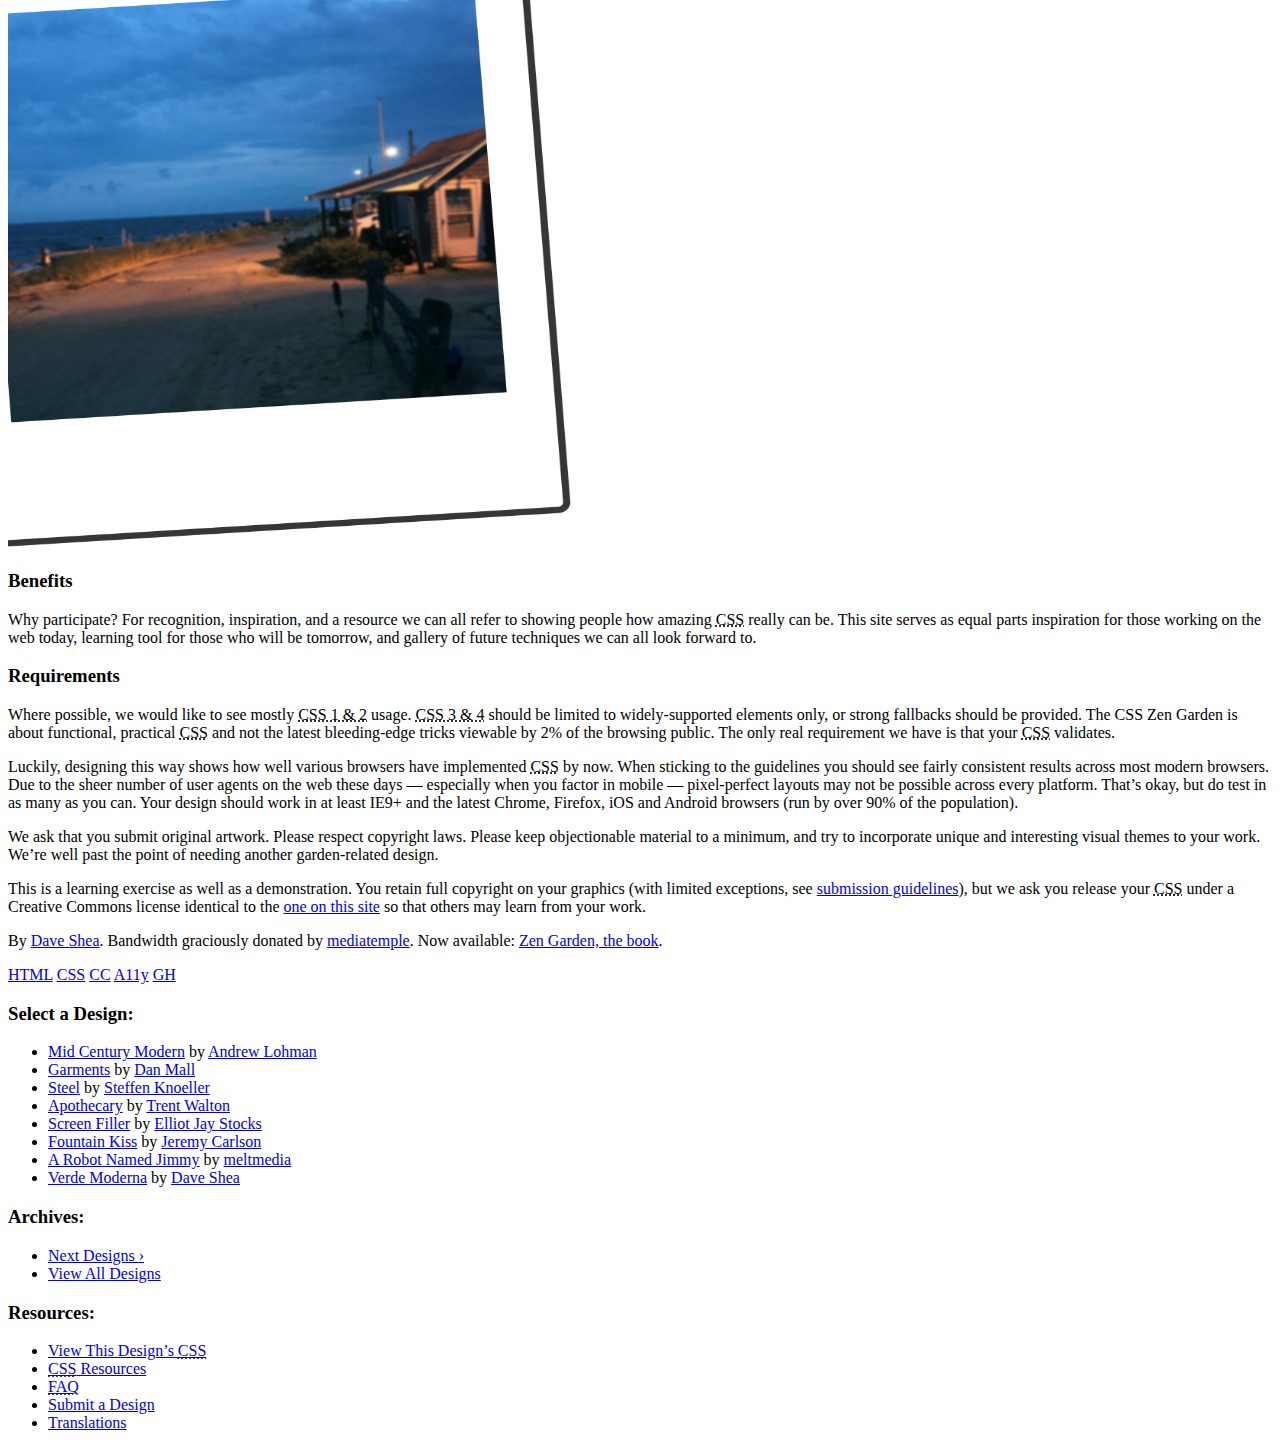
==== commit d36bf824: "updated CSS Zen Garden with weird tall section" ====
--- a/06 CSS Zen Garden/index.html
+++ b/06 CSS Zen Garden/index.html
@@ -19,7 +19,7 @@
 	<script src="script/html5shiv.js"></script>
 	<![endif]-->
 </head>
-
+ 
 <!--
 
 
@@ -55,44 +55,52 @@
 
 	<section class="intro" id="zen-intro">
         <img src="camera.png" id="camera" width="493" height="460" />
-		<header role="banner">
-			<h1>CSS Zen Garden</h1>
+        <div id="one">
+        <header role="banner">
 			<h2>The Beauty of <abbr title="Cascading Style Sheets">CSS</abbr> Design</h2>
 		</header>
 
 		<div class="summary" id="zen-summary" role="article">
 			<p>A demonstration of what can be accomplished through <abbr title="Cascading Style Sheets">CSS</abbr>-based design. Select any style sheet from the list to load it into this page.</p>
-			<p>Download the example <a href="/examples/index" title="This page's source HTML code, not to be modified.">html file</a> and <a href="/examples/style.css" title="This page's sample CSS, the file you may modify.">css file</a></p>
-		</div>
-
+            <p>Download the example files:</p><a class="first" href="/examples/index" title="This page's source HTML code, not to be modified.">html</a><a class="first" href="/examples/style.css" title="This page's sample CSS, the file you may modify.">css</a>
+		</div>
+        </div>
+	</section>
+    
 		<div class="preamble" id="zen-preamble" role="article">
             <img src="polaroid1.png" id="polaroid1" width="573" height="628" />
+            <div id="two">
 			<h3>The Road to Enlightenment</h3>
 			<p>Littering a dark and dreary road lay the past relics of browser-specific tags, incompatible <abbr title="Document Object Model">DOM</abbr>s, broken <abbr title="Cascading Style Sheets">CSS</abbr> support, and abandoned browsers.</p>
 			<p>We must clear the mind of the past. Web enlightenment has been achieved thanks to the tireless efforts of folk like the <abbr title="World Wide Web Consortium">W3C</abbr>, <abbr title="Web Standards Project">WaSP</abbr>, and the major browser creators.</p>
 			<p>The CSS Zen Garden invites you to relax and meditate on the important lessons of the masters. Begin to see with clarity. Learn to use the time-honored techniques in new and invigorating fashion. Become one with the web.</p>
 		</div>
-	</section>
+            </div>
 
 	<div class="main-supporting" id="zen-supporting" role="main">
 		<div class="explanation" id="zen-explanation" role="article">
             <img src="polaroid2.png" id="polaroid2" width="601" height="652" />
+            <div id="three">
 			<h3>So What is This About?</h3>
 			<p>There is a continuing need to show the power of <abbr title="Cascading Style Sheets">CSS</abbr>. The Zen Garden aims to excite, inspire, and encourage participation. To begin, view some of the existing designs in the list. Clicking on any one will load the style sheet into this very page. The <abbr title="HyperText Markup Language">HTML</abbr> remains the same, the only thing that has changed is the external <abbr title="Cascading Style Sheets">CSS</abbr> file. Yes, really.</p>
 			<p><abbr title="Cascading Style Sheets">CSS</abbr> allows complete and total control over the style of a hypertext document. The only way this can be illustrated in a way that gets people excited is by demonstrating what it can truly be, once the reins are placed in the hands of those able to create beauty from structure. Designers and coders alike have contributed to the beauty of the web; we can always push it further.</p>
 		</div>
+        </div>
 
 		<div class="participation" id="zen-participation" role="article">
             <img src="polaroid3.png" id="polaroid3" width="601" height="652" />
+            <section class="three">
 			<h3>Participation</h3>
 			<p>Strong visual design has always been our focus. You are modifying this page, so strong <abbr title="Cascading Style Sheets">CSS</abbr> skills are necessary too, but the example files are commented well enough that even <abbr title="Cascading Style Sheets">CSS</abbr> novices can use them as starting points. Please see the <a href="http://www.mezzoblue.com/zengarden/resources/" title="A listing of CSS-related resources"><abbr title="Cascading Style Sheets">CSS</abbr> Resource Guide</a> for advanced tutorials and tips on working with <abbr title="Cascading Style Sheets">CSS</abbr>.</p>
 			<p>You may modify the style sheet in any way you wish, but not the <abbr title="HyperText Markup Language">HTML</abbr>. This may seem daunting at first if you&#8217;ve never worked this way before, but follow the listed links to learn more, and use the sample files as a guide.</p>
 			<p>Download the sample <a href="/examples/index" title="This page's source HTML code, not to be modified.">HTML</a> and <a href="/examples/style.css" title="This page's sample CSS, the file you may modify.">CSS</a> to work on a copy locally. Once you have completed your masterpiece (and please, don&#8217;t submit half-finished work) upload your <abbr title="Cascading Style Sheets">CSS</abbr> file to a web server under your control. <a href="http://www.mezzoblue.com/zengarden/submit/" title="Use the contact form to send us your CSS file">Send us a link</a> to an archive of that file and all associated assets, and if we choose to use it we will download it and place it on our server.</p>
-		</div>
-
+                </section>
+		</div>
+        
+        <section id="four">
 		<div class="benefits" id="zen-benefits" role="article">
             <img src="polaroid4.png" id="polaroid4" width="563" height="620" />
-			<h3>Benefits</h3>
+			<h3 id="tall">Benefits</h3>
 			<p>Why participate? For recognition, inspiration, and a resource we can all refer to showing people how amazing <abbr title="Cascading Style Sheets">CSS</abbr> really can be. This site serves as equal parts inspiration for those working on the web today, learning tool for those who will be tomorrow, and gallery of future techniques we can all look forward to.</p>
 		</div>
 
@@ -104,8 +112,9 @@
 			<p>This is a learning exercise as well as a demonstration. You retain full copyright on your graphics (with limited exceptions, see <a href="http://www.mezzoblue.com/zengarden/submit/guidelines/">submission guidelines</a>), but we ask you release your <abbr title="Cascading Style Sheets">CSS</abbr> under a Creative Commons license identical to the <a href="http://creativecommons.org/licenses/by-nc-sa/3.0/" title="View the Zen Garden's license information.">one on this site</a> so that others may learn from your work.</p>
 			<p role="contentinfo">By <a href="http://www.mezzoblue.com/">Dave Shea</a>. Bandwidth graciously donated by <a href="http://www.mediatemple.net/">mediatemple</a>. Now available: <a href="http://www.amazon.com/exec/obidos/ASIN/0321303474/mezzoblue-20/">Zen Garden, the book</a>.</p>
 		</div>
-
-		<footer>
+        </section>
+
+		<footer class="footer">
 			<a href="http://validator.w3.org/check/referer" title="Check the validity of this site&#8217;s HTML" class="zen-validate-html">HTML</a>
 			<a href="http://jigsaw.w3.org/css-validator/check/referer" title="Check the validity of this site&#8217;s CSS" class="zen-validate-css">CSS</a>
 			<a href="http://creativecommons.org/licenses/by-nc-sa/3.0/" title="View the Creative Commons license of this site: Attribution-NonCommercial-ShareAlike." class="zen-license">CC</a>
@@ -118,7 +127,7 @@
 
 	<aside class="sidebar" role="complementary">
 		<div class="wrapper">
-
+            <section class="designselection">
 			<div class="design-selection" id="design-selection">
 				<h3 class="select">Select a Design:</h3>
 				<nav role="navigation">
@@ -142,7 +151,10 @@
 					</li>					</ul>
 				</nav>
 			</div>
-
+            </section>
+
+
+            
 			<div class="design-archives" id="design-archives">
 				<h3 class="archives">Archives:</h3>
 				<nav role="navigation">
@@ -186,8 +198,7 @@
 				</ul>
 			</div>
 		</div>
-	</aside>
-
+    </aside>
 
 </div>
 
--- a/06 CSS Zen Garden/style.css
+++ b/06 CSS Zen Garden/style.css
@@ -13,6 +13,7 @@
 	margin: 0;
 	padding: 0;
     height: 6873px;
+    width: 1024px;
 	}
 body { 
     font-family: 'Inconsolata', monospace;
@@ -201,4 +202,10 @@
     text-decoration: none;
     background: #2CB8F4;
     border: 1px solid #2CB8F4;
-    }+    }
+
+
+/* imagery */
+#camera {
+    margin: 120px 90% 100px 10%;
+}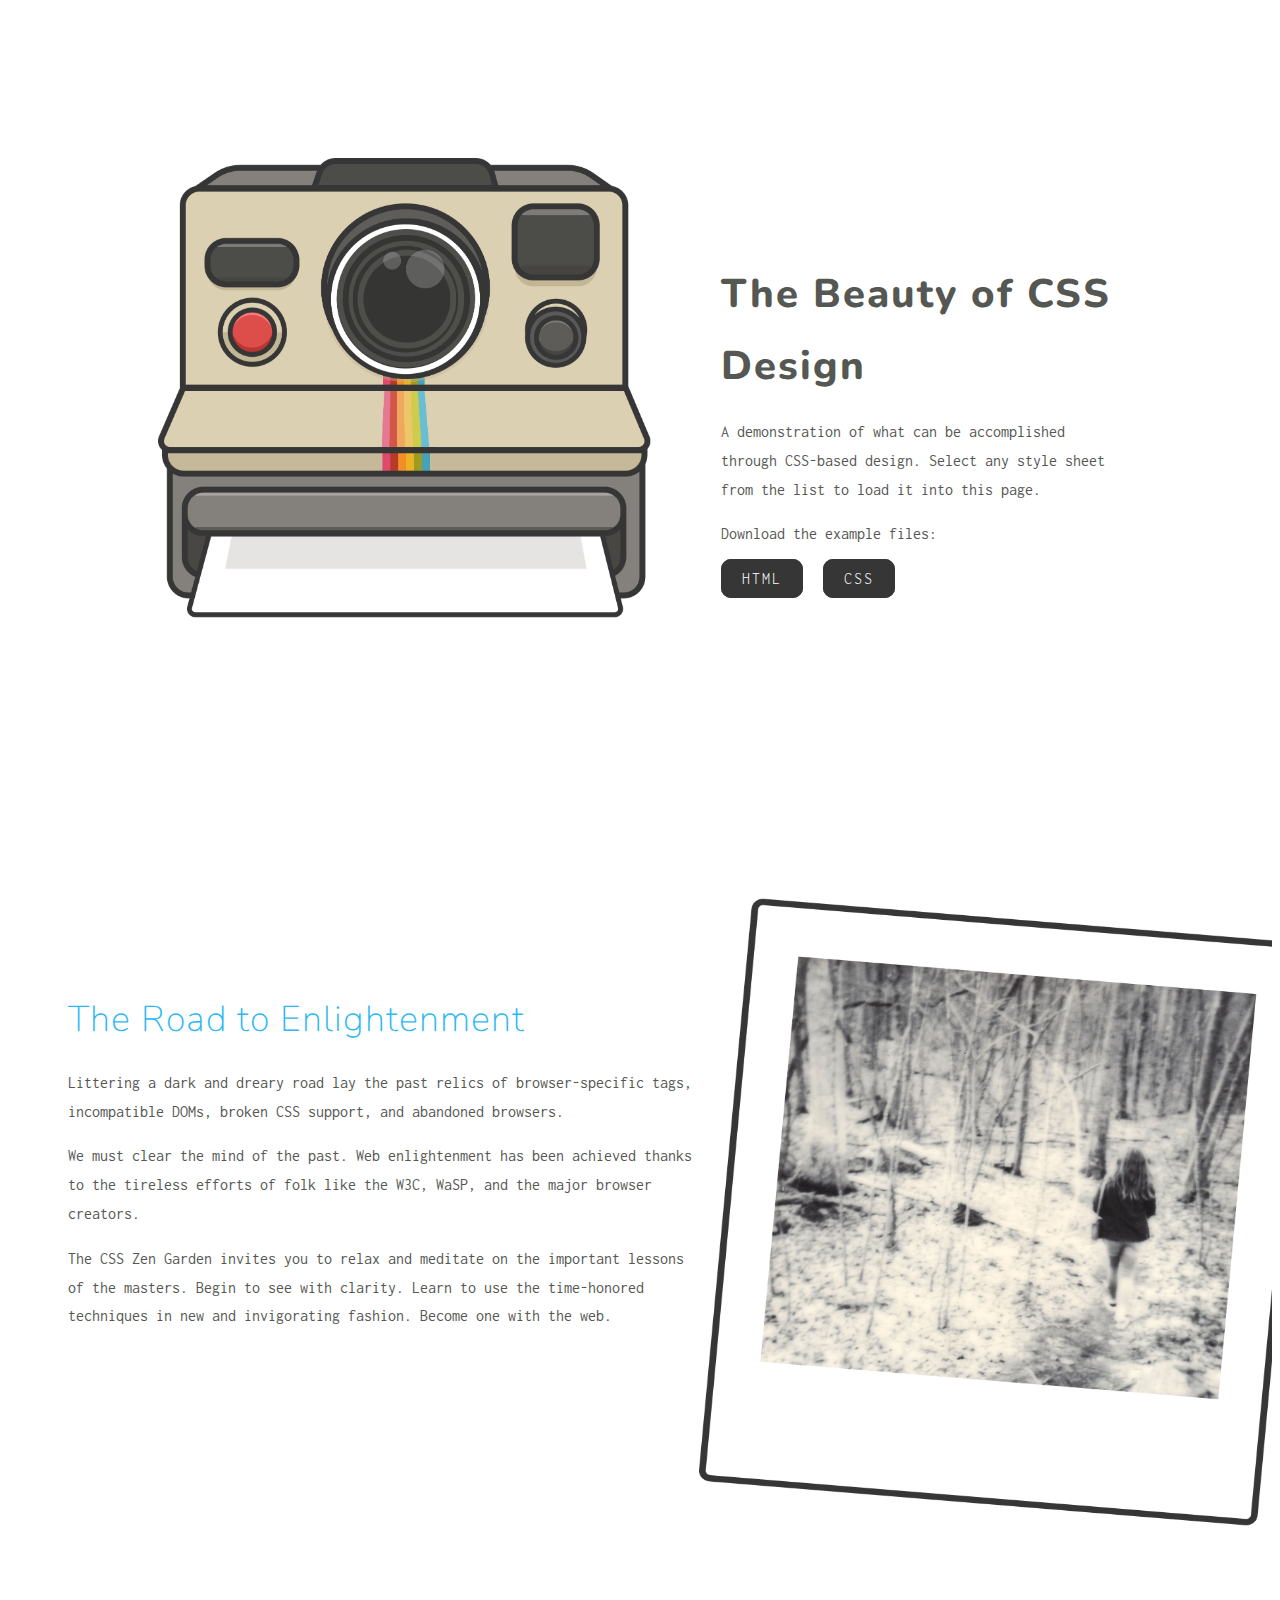
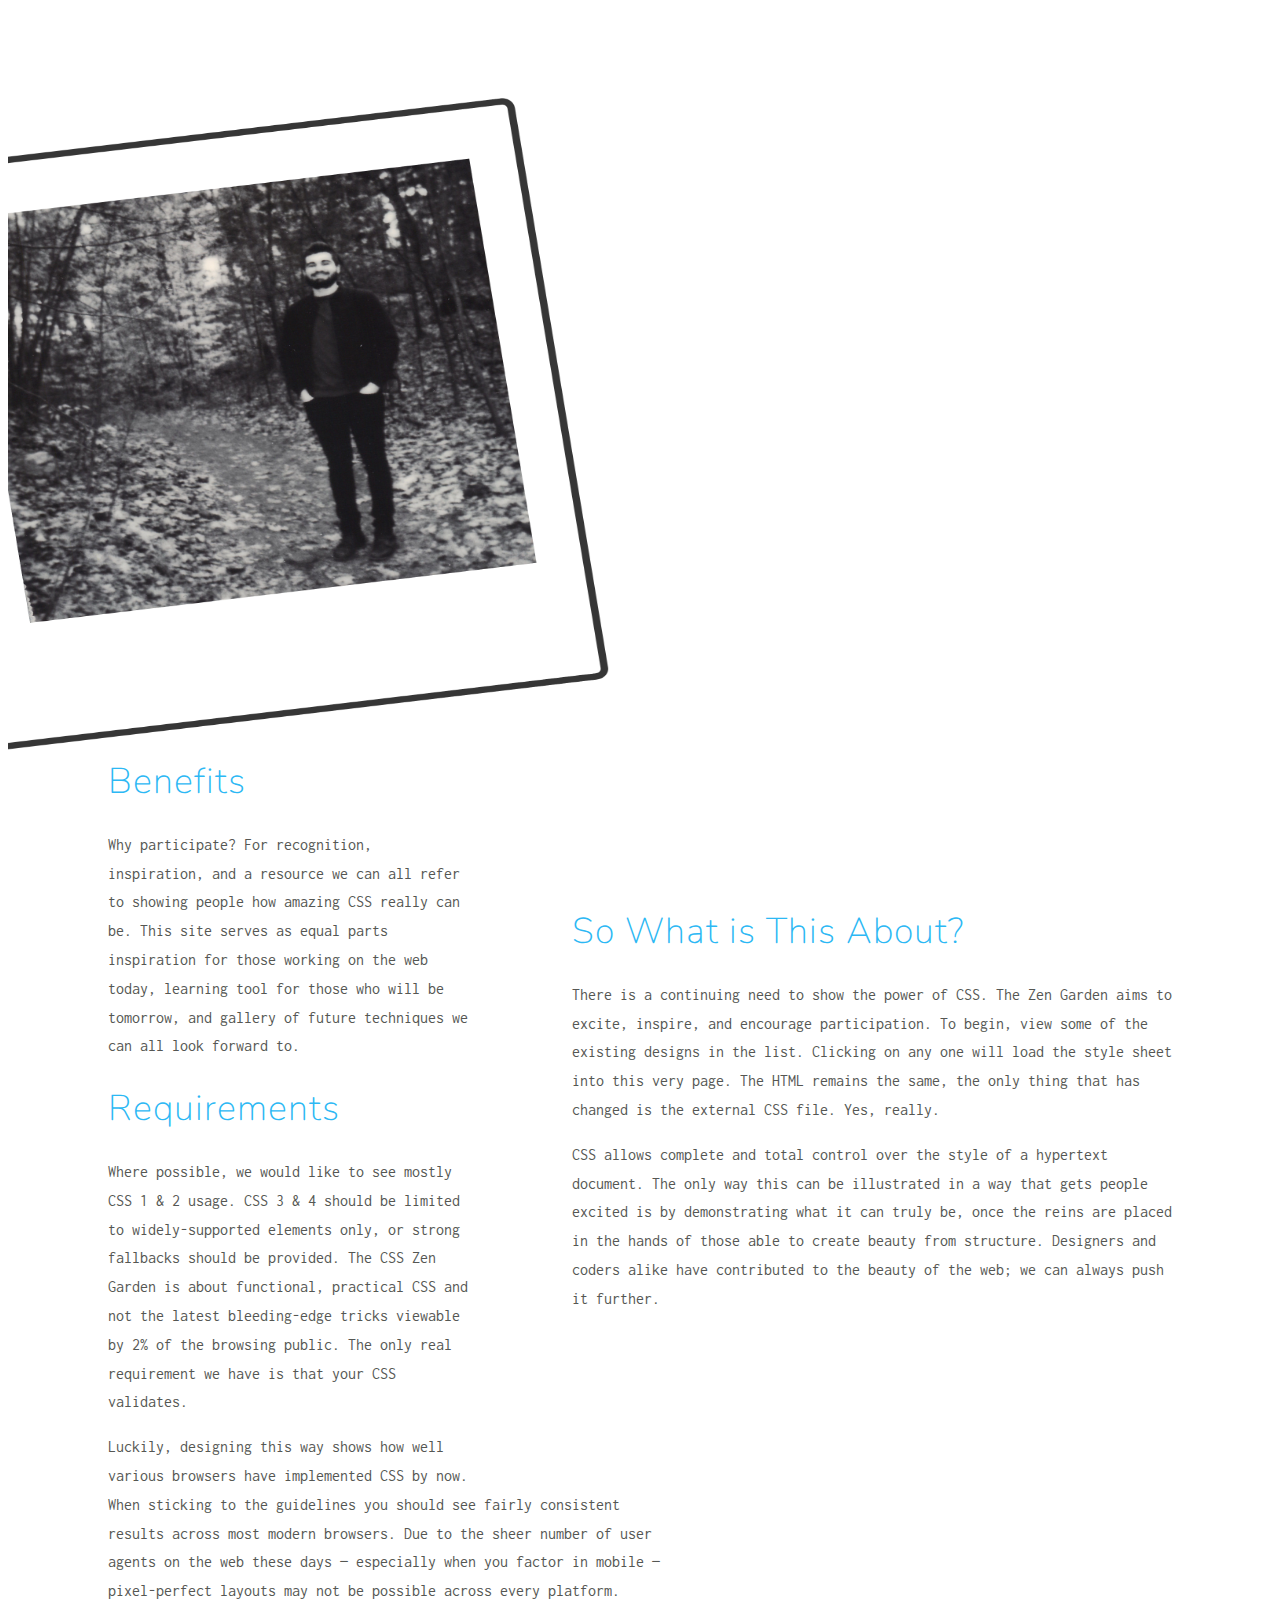
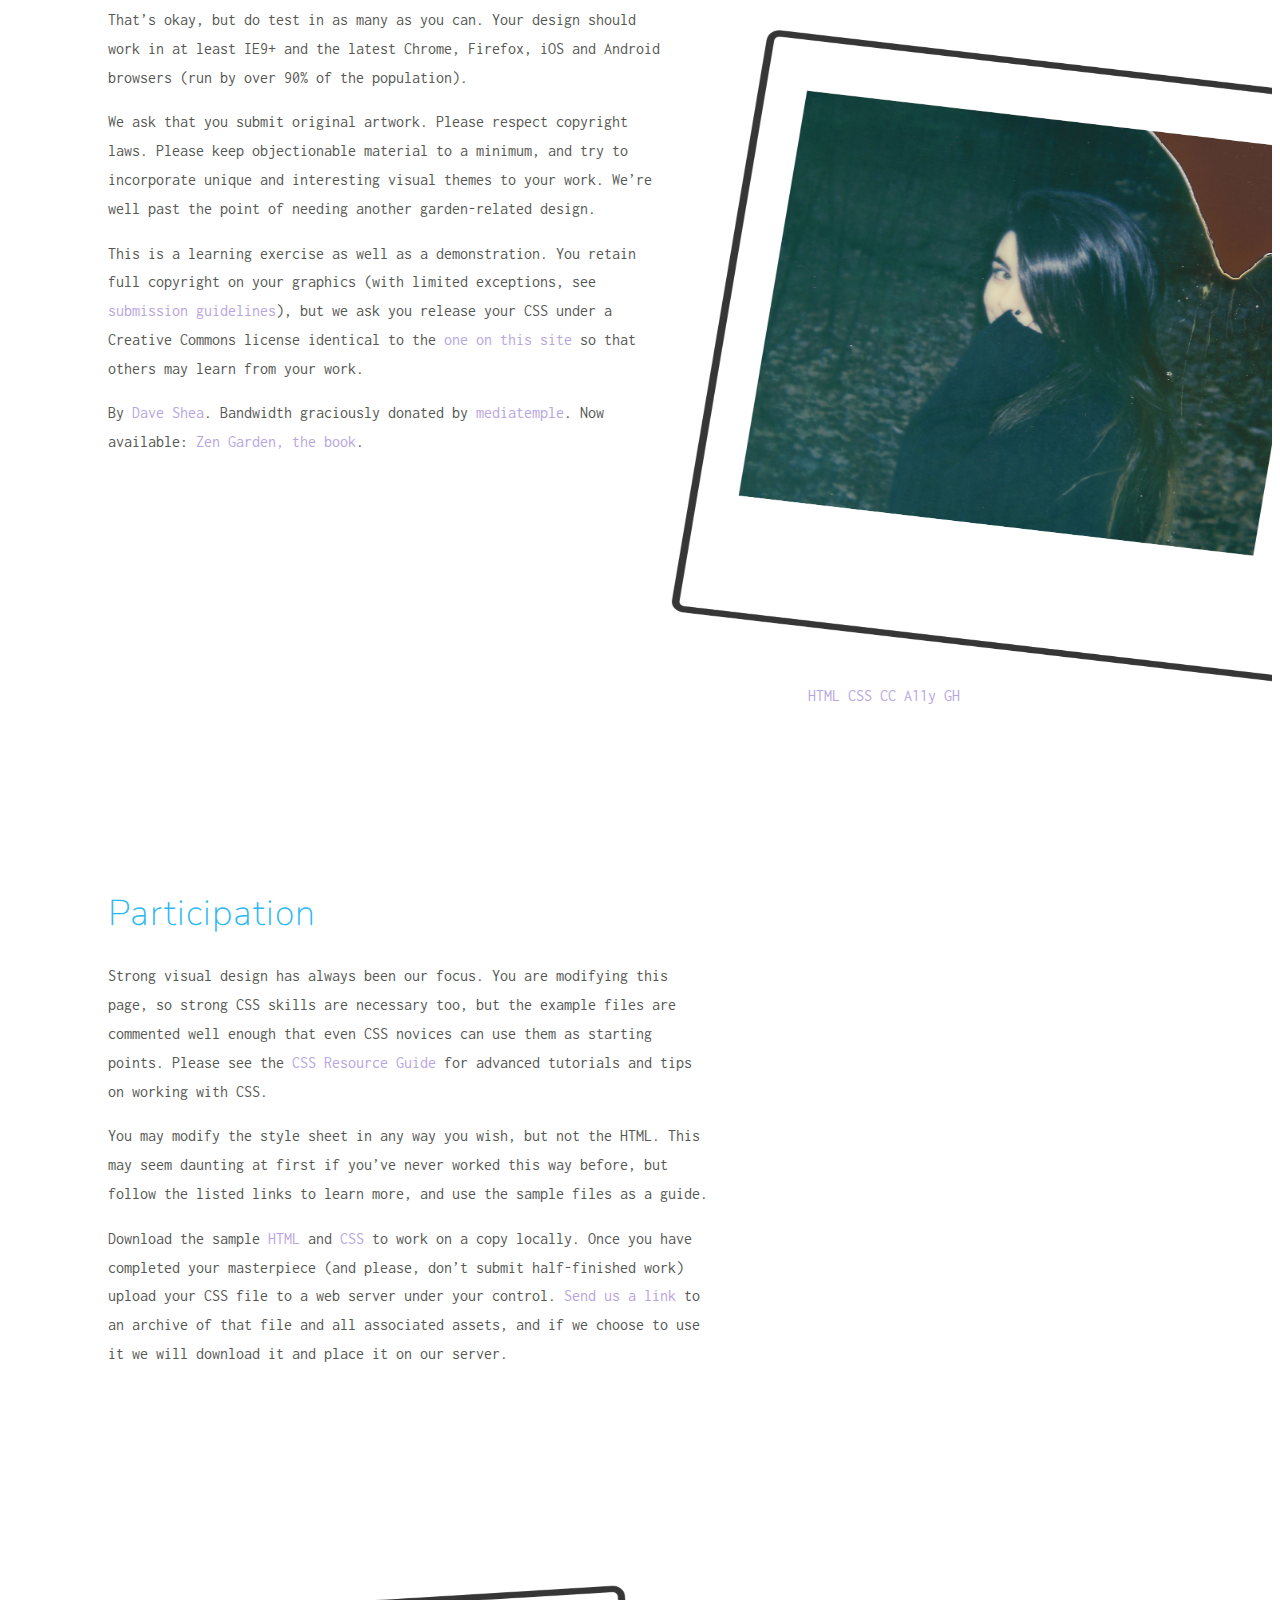
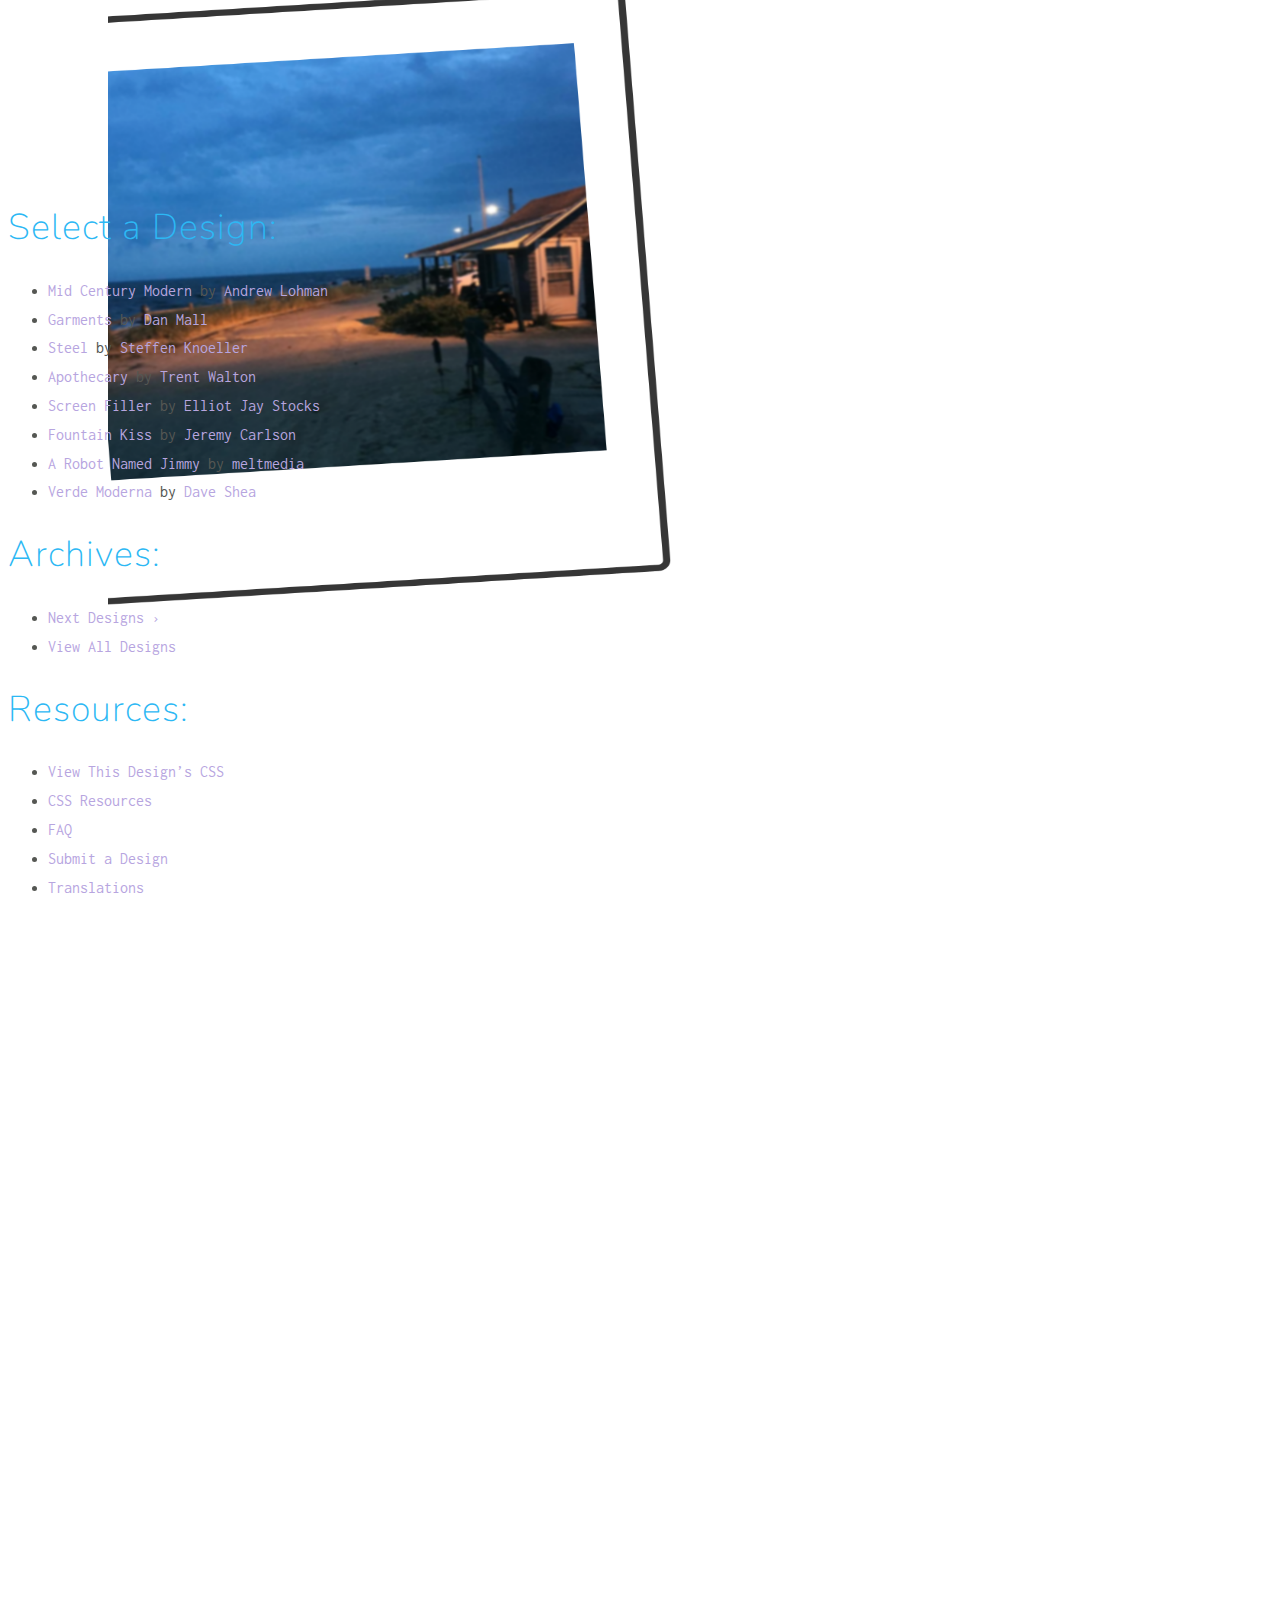
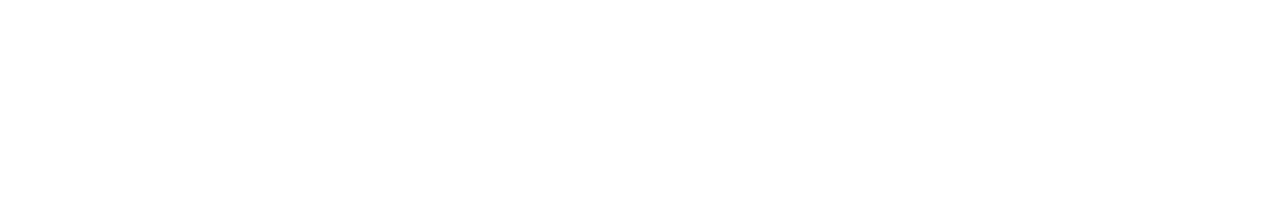
==== commit 9092ee58: "added style 2" ====
--- a/06 CSS Zen Garden/index.html
+++ b/06 CSS Zen Garden/index.html
@@ -1,216 +1,217 @@
 <!DOCTYPE html>
 <html lang="en">
-<head>
-	<meta charset="utf-8">
-	<title>CSS Zen Garden: The Beauty of CSS Design</title>
-
-<!--	<link rel="stylesheet" media="screen" href="style.css?v=8may2013">-->
-    <link rel="stylesheet" media="screen" href="../../style2.css">
-	<link rel="alternate" type="application/rss+xml" title="RSS" href="http://www.csszengarden.com/zengarden.xml">
-    <link href="https://fonts.googleapis.com/css?family=Inconsolata|Nunito" rel="stylesheet">
-
-	<meta name="viewport" content="width=device-width, initial-scale=1.0">
-	<meta name="author" content="Dave Shea">
-	<meta name="description" content="A demonstration of what can be accomplished visually through CSS-based design.">
-	<meta name="robots" content="all">
-
-
-	<!--[if lt IE 9]>
-	<script src="script/html5shiv.js"></script>
-	<![endif]-->
-</head>
- 
-<!--
-
-
-
-	View source is a feature, not a bug. Thanks for your curiosity and
-	interest in participating!
-
-	Here are the submission guidelines for the new and improved csszengarden.com:
-
-	- CSS3? Of course! Prefix for ALL browsers where necessary.
-	- go responsive; test your layout at multiple screen sizes.
-	- your browser testing baseline: IE9+, recent Chrome/Firefox/Safari, and iOS/Android
-	- Graceful degradation is acceptable, and in fact highly encouraged.
-	- use classes for styling. Don't use ids.
-	- web fonts are cool, just make sure you have a license to share the files. Hosted 
-	  services that are applied via the CSS file (ie. Google Fonts) will work fine, but
-	  most that require custom HTML won't. TypeKit is supported, see the readme on this
-	  page for usage instructions: https://github.com/mezzoblue/csszengarden.com/
-
-	And a few tips on building your CSS file:
-
-	- use :first-child, :last-child and :nth-child to get at non-classed elements
-	- use ::before and ::after to create pseudo-elements for extra styling
-	- use multiple background images to apply as many as you need to any element
-	- use the Kellum Method for image replacement, if still needed. http://goo.gl/GXxdI
-	- don't rely on the extra divs at the bottom. Use ::before and ::after instead.
-
-		
+    <head>
+        <meta charset="utf-8">
+        <title>CSS Zen Garden: The Beauty of CSS Design</title>
+
+        <!--	<link rel="stylesheet" media="screen" href="style.css?v=8may2013">-->
+        <link rel="stylesheet" media="screen" href="style2.css">
+        <link rel="alternate" type="application/rss+xml" title="RSS" href="http://www.csszengarden.com/zengarden.xml">
+        <link href="https://fonts.googleapis.com/css?family=Inconsolata|Nunito" rel="stylesheet">
+
+        <meta name="viewport" content="width=device-width, initial-scale=1.0">
+        <meta name="author" content="Dave Shea">
+        <meta name="description" content="A demonstration of what can be accomplished visually through CSS-based design.">
+        <meta name="robots" content="all">
+
+
+        <!--[if lt IE 9]>
+<script src="script/html5shiv.js"></script>
+<![endif]-->
+    </head>
+
+    <!--
+
+
+
+View source is a feature, not a bug. Thanks for your curiosity and
+interest in participating!
+
+Here are the submission guidelines for the new and improved csszengarden.com:
+
+- CSS3? Of course! Prefix for ALL browsers where necessary.
+- go responsive; test your layout at multiple screen sizes.
+- your browser testing baseline: IE9+, recent Chrome/Firefox/Safari, and iOS/Android
+- Graceful degradation is acceptable, and in fact highly encouraged.
+- use classes for styling. Don't use ids.
+- web fonts are cool, just make sure you have a license to share the files. Hosted 
+services that are applied via the CSS file (ie. Google Fonts) will work fine, but
+most that require custom HTML won't. TypeKit is supported, see the readme on this
+page for usage instructions: https://github.com/mezzoblue/csszengarden.com/
+
+And a few tips on building your CSS file:
+
+- use :first-child, :last-child and :nth-child to get at non-classed elements
+- use ::before and ::after to create pseudo-elements for extra styling
+- use multiple background images to apply as many as you need to any element
+- use the Kellum Method for image replacement, if still needed. http://goo.gl/GXxdI
+- don't rely on the extra divs at the bottom. Use ::before and ::after instead.
+
+
 -->
 
-<body id="css-zen-garden">
-<div class="page-wrapper">
-
-	<section class="intro" id="zen-intro">
-        <img src="camera.png" id="camera" width="493" height="460" />
-        <div id="one">
-        <header role="banner">
-			<h2>The Beauty of <abbr title="Cascading Style Sheets">CSS</abbr> Design</h2>
-		</header>
-
-		<div class="summary" id="zen-summary" role="article">
-			<p>A demonstration of what can be accomplished through <abbr title="Cascading Style Sheets">CSS</abbr>-based design. Select any style sheet from the list to load it into this page.</p>
-            <p>Download the example files:</p><a class="first" href="/examples/index" title="This page's source HTML code, not to be modified.">html</a><a class="first" href="/examples/style.css" title="This page's sample CSS, the file you may modify.">css</a>
-		</div>
+    <body id="css-zen-garden">
+        <div class="page-wrapper">
+
+            <section class="intro" id="zen-intro">
+                <img src="camera.png" id="camera" width="493" height="460" />
+                <div id="one">
+                    <header role="banner">
+                        <h2>The Beauty of <abbr title="Cascading Style Sheets">CSS</abbr> Design</h2>
+                    </header>
+
+                    <div class="summary" id="zen-summary" role="article">
+                        <p>A demonstration of what can be accomplished through <abbr title="Cascading Style Sheets">CSS</abbr>-based design. Select any style sheet from the list to load it into this page.</p>
+                        <p>Download the example files:</p><a class="first" href="/examples/index" title="This page's source HTML code, not to be modified.">html</a><a class="first" href="/examples/style.css" title="This page's sample CSS, the file you may modify.">css</a>
+                    </div>
+                </div>
+            </section>
+
+            <div class="preamble" id="zen-preamble" role="article">
+                <img src="polaroid1.png" id="polaroid1" width="573" height="628" />
+                <div id="two">
+                    <h3>The Road to Enlightenment</h3>
+                    <p>Littering a dark and dreary road lay the past relics of browser-specific tags, incompatible <abbr title="Document Object Model">DOM</abbr>s, broken <abbr title="Cascading Style Sheets">CSS</abbr> support, and abandoned browsers.</p>
+                    <p>We must clear the mind of the past. Web enlightenment has been achieved thanks to the tireless efforts of folk like the <abbr title="World Wide Web Consortium">W3C</abbr>, <abbr title="Web Standards Project">WaSP</abbr>, and the major browser creators.</p>
+                    <p>The CSS Zen Garden invites you to relax and meditate on the important lessons of the masters. Begin to see with clarity. Learn to use the time-honored techniques in new and invigorating fashion. Become one with the web.</p>
+                </div>
+            </div>
+
+            <div class="main-supporting" id="zen-supporting" role="main">
+                <div class="explanation" id="zen-explanation" role="article">
+                    <img src="polaroid2.png" id="polaroid2" width="601" height="652" />
+                    <div id="three">
+                        <h3>So What is This About?</h3>
+                        <p>There is a continuing need to show the power of <abbr title="Cascading Style Sheets">CSS</abbr>. The Zen Garden aims to excite, inspire, and encourage participation. To begin, view some of the existing designs in the list. Clicking on any one will load the style sheet into this very page. The <abbr title="HyperText Markup Language">HTML</abbr> remains the same, the only thing that has changed is the external <abbr title="Cascading Style Sheets">CSS</abbr> file. Yes, really.</p>
+                        <p><abbr title="Cascading Style Sheets">CSS</abbr> allows complete and total control over the style of a hypertext document. The only way this can be illustrated in a way that gets people excited is by demonstrating what it can truly be, once the reins are placed in the hands of those able to create beauty from structure. Designers and coders alike have contributed to the beauty of the web; we can always push it further.</p>
+                    </div>
+                </div>
+
+                <div class="participation" id="zen-participation" role="article">
+                    <img src="polaroid3.png" id="polaroid3" width="601" height="652" />
+                    <section class="three">
+                        <h3>Participation</h3>
+                        <p>Strong visual design has always been our focus. You are modifying this page, so strong <abbr title="Cascading Style Sheets">CSS</abbr> skills are necessary too, but the example files are commented well enough that even <abbr title="Cascading Style Sheets">CSS</abbr> novices can use them as starting points. Please see the <a href="http://www.mezzoblue.com/zengarden/resources/" title="A listing of CSS-related resources"><abbr title="Cascading Style Sheets">CSS</abbr> Resource Guide</a> for advanced tutorials and tips on working with <abbr title="Cascading Style Sheets">CSS</abbr>.</p>
+                        <p>You may modify the style sheet in any way you wish, but not the <abbr title="HyperText Markup Language">HTML</abbr>. This may seem daunting at first if you&#8217;ve never worked this way before, but follow the listed links to learn more, and use the sample files as a guide.</p>
+                        <p>Download the sample <a href="/examples/index" title="This page's source HTML code, not to be modified.">HTML</a> and <a href="/examples/style.css" title="This page's sample CSS, the file you may modify.">CSS</a> to work on a copy locally. Once you have completed your masterpiece (and please, don&#8217;t submit half-finished work) upload your <abbr title="Cascading Style Sheets">CSS</abbr> file to a web server under your control. <a href="http://www.mezzoblue.com/zengarden/submit/" title="Use the contact form to send us your CSS file">Send us a link</a> to an archive of that file and all associated assets, and if we choose to use it we will download it and place it on our server.</p>
+                    </section>
+                </div>
+
+                <section id="four">
+                    <div class="benefits" id="zen-benefits" role="article">
+                        <img src="polaroid4.png" id="polaroid4" width="563" height="620" />
+                        <div id="tootall">
+                            <h3>Benefits</h3>
+                            <p>Why participate? For recognition, inspiration, and a resource we can all refer to showing people how amazing <abbr title="Cascading Style Sheets">CSS</abbr> really can be. This site serves as equal parts inspiration for those working on the web today, learning tool for those who will be tomorrow, and gallery of future techniques we can all look forward to.</p>
+
+                            <div class="requirements" id="zen-requirements" role="article">
+                                <h3>Requirements</h3>
+                                <p>Where possible, we would like to see mostly <abbr title="Cascading Style Sheets, levels 1 and 2">CSS 1 &amp; 2</abbr> usage. <abbr title="Cascading Style Sheets, levels 3 and 4">CSS 3 &amp; 4</abbr> should be limited to widely-supported elements only, or strong fallbacks should be provided. The CSS Zen Garden is about functional, practical <abbr title="Cascading Style Sheets">CSS</abbr> and not the latest bleeding-edge tricks viewable by 2% of the browsing public. The only real requirement we have is that your <abbr title="Cascading Style Sheets">CSS</abbr> validates.</p>
+                                <p>Luckily, designing this way shows how well various browsers have implemented <abbr title="Cascading Style Sheets">CSS</abbr> by now. When sticking to the guidelines you should see fairly consistent results across most modern browsers. Due to the sheer number of user agents on the web these days &#8212; especially when you factor in mobile &#8212; pixel-perfect layouts may not be possible across every platform. That&#8217;s okay, but do test in as many as you can. Your design should work in at least IE9+ and the latest Chrome, Firefox, iOS and Android browsers (run by over 90% of the population).</p>
+                                <p>We ask that you submit original artwork. Please respect copyright laws. Please keep objectionable material to a minimum, and try to incorporate unique and interesting visual themes to your work. We&#8217;re well past the point of needing another garden-related design.</p>
+                                <p>This is a learning exercise as well as a demonstration. You retain full copyright on your graphics (with limited exceptions, see <a href="http://www.mezzoblue.com/zengarden/submit/guidelines/">submission guidelines</a>), but we ask you release your <abbr title="Cascading Style Sheets">CSS</abbr> under a Creative Commons license identical to the <a href="http://creativecommons.org/licenses/by-nc-sa/3.0/" title="View the Zen Garden's license information.">one on this site</a> so that others may learn from your work.</p>
+                                <p role="contentinfo">By <a href="http://www.mezzoblue.com/">Dave Shea</a>. Bandwidth graciously donated by <a href="http://www.mediatemple.net/">mediatemple</a>. Now available: <a href="http://www.amazon.com/exec/obidos/ASIN/0321303474/mezzoblue-20/">Zen Garden, the book</a>.</p>
+                            </div>
+                        </div>
+                    </div>
+                </section>
+
+                <footer class="footer">
+                    <a href="http://validator.w3.org/check/referer" title="Check the validity of this site&#8217;s HTML" class="zen-validate-html">HTML</a>
+                    <a href="http://jigsaw.w3.org/css-validator/check/referer" title="Check the validity of this site&#8217;s CSS" class="zen-validate-css">CSS</a>
+                    <a href="http://creativecommons.org/licenses/by-nc-sa/3.0/" title="View the Creative Commons license of this site: Attribution-NonCommercial-ShareAlike." class="zen-license">CC</a>
+                    <a href="http://mezzoblue.com/zengarden/faq/#aaa" title="Read about the accessibility of this site" class="zen-accessibility">A11y</a>
+                    <a href="https://github.com/mezzoblue/csszengarden.com" title="Fork this site on Github" class="zen-github">GH</a>
+                </footer>
+            </div>
+
+
+            <aside class="sidebar" role="complementary">
+                <div class="wrapper">
+                    <section class="designselection">
+                        <div class="design-selection" id="design-selection">
+                            <h3 class="select">Select a Design:</h3>
+                            <nav role="navigation">
+                                <ul>
+                                    <li>
+                                        <a href="/221/" class="design-name">Mid Century Modern</a> by						<a href="http://andrewlohman.com/" class="designer-name">Andrew Lohman</a>
+                                    </li>					<li>
+                                    <a href="/220/" class="design-name">Garments</a> by						<a href="http://danielmall.com/" class="designer-name">Dan Mall</a>
+                                    </li>					<li>
+                                    <a href="/219/" class="design-name">Steel</a> by						<a href="http://steffen-knoeller.de" class="designer-name">Steffen Knoeller</a>
+                                    </li>					<li>
+                                    <a href="/218/" class="design-name">Apothecary</a> by						<a href="http://trentwalton.com" class="designer-name">Trent Walton</a>
+                                    </li>					<li>
+                                    <a href="/217/" class="design-name">Screen Filler</a> by						<a href="http://elliotjaystocks.com/" class="designer-name">Elliot Jay Stocks</a>
+                                    </li>					<li>
+                                    <a href="/216/" class="design-name">Fountain Kiss</a> by						<a href="http://jeremycarlson.com" class="designer-name">Jeremy Carlson</a>
+                                    </li>					<li>
+                                    <a href="/215/" class="design-name">A Robot Named Jimmy</a> by						<a href="http://meltmedia.com/" class="designer-name">meltmedia</a>
+                                    </li>					<li>
+                                    <a href="/214/" class="design-name">Verde Moderna</a> by						<a href="http://www.mezzoblue.com/" class="designer-name">Dave Shea</a>
+                                    </li>					</ul>
+                            </nav>
+                        </div>
+                    </section>
+
+
+
+                    <div class="design-archives" id="design-archives">
+                        <h3 class="archives">Archives:</h3>
+                        <nav role="navigation">
+                            <ul>
+                                <li class="next">
+                                    <a href="/214/page1">
+                                        Next Designs <span class="indicator">&rsaquo;</span>
+                                    </a>
+                                </li>
+                                <li class="viewall">
+                                    <a href="http://www.mezzoblue.com/zengarden/alldesigns/" title="View every submission to the Zen Garden.">
+                                        View All Designs							</a>
+                                </li>
+                            </ul>
+                        </nav>
+                    </div>
+
+                    <div class="zen-resources" id="zen-resources">
+                        <h3 class="resources">Resources:</h3>
+                        <ul>
+                            <li class="view-css">
+                                <a href="style.css" title="View the source CSS file of the currently-viewed design.">
+                                    View This Design&#8217;s <abbr title="Cascading Style Sheets">CSS</abbr>						</a>
+                            </li>
+                            <li class="css-resources">
+                                <a href="http://www.mezzoblue.com/zengarden/resources/" title="Links to great sites with information on using CSS.">
+                                    <abbr title="Cascading Style Sheets">CSS</abbr> Resources						</a>
+                            </li>
+                            <li class="zen-faq">
+                                <a href="http://www.mezzoblue.com/zengarden/faq/" title="A list of Frequently Asked Questions about the Zen Garden.">
+                                    <abbr title="Frequently Asked Questions">FAQ</abbr>						</a>
+                            </li>
+                            <li class="zen-submit">
+                                <a href="http://www.mezzoblue.com/zengarden/submit/" title="Send in your own CSS file.">
+                                    Submit a Design						</a>
+                            </li>
+                            <li class="zen-translations">
+                                <a href="http://www.mezzoblue.com/zengarden/translations/" title="View translated versions of this page.">
+                                    Translations						</a>
+                            </li>
+                        </ul>
+                    </div>
+                </div>
+            </aside>
+
         </div>
-	</section>
-    
-		<div class="preamble" id="zen-preamble" role="article">
-            <img src="polaroid1.png" id="polaroid1" width="573" height="628" />
-            <div id="two">
-			<h3>The Road to Enlightenment</h3>
-			<p>Littering a dark and dreary road lay the past relics of browser-specific tags, incompatible <abbr title="Document Object Model">DOM</abbr>s, broken <abbr title="Cascading Style Sheets">CSS</abbr> support, and abandoned browsers.</p>
-			<p>We must clear the mind of the past. Web enlightenment has been achieved thanks to the tireless efforts of folk like the <abbr title="World Wide Web Consortium">W3C</abbr>, <abbr title="Web Standards Project">WaSP</abbr>, and the major browser creators.</p>
-			<p>The CSS Zen Garden invites you to relax and meditate on the important lessons of the masters. Begin to see with clarity. Learn to use the time-honored techniques in new and invigorating fashion. Become one with the web.</p>
-		</div>
-            </div>
-
-	<div class="main-supporting" id="zen-supporting" role="main">
-		<div class="explanation" id="zen-explanation" role="article">
-            <img src="polaroid2.png" id="polaroid2" width="601" height="652" />
-            <div id="three">
-			<h3>So What is This About?</h3>
-			<p>There is a continuing need to show the power of <abbr title="Cascading Style Sheets">CSS</abbr>. The Zen Garden aims to excite, inspire, and encourage participation. To begin, view some of the existing designs in the list. Clicking on any one will load the style sheet into this very page. The <abbr title="HyperText Markup Language">HTML</abbr> remains the same, the only thing that has changed is the external <abbr title="Cascading Style Sheets">CSS</abbr> file. Yes, really.</p>
-			<p><abbr title="Cascading Style Sheets">CSS</abbr> allows complete and total control over the style of a hypertext document. The only way this can be illustrated in a way that gets people excited is by demonstrating what it can truly be, once the reins are placed in the hands of those able to create beauty from structure. Designers and coders alike have contributed to the beauty of the web; we can always push it further.</p>
-		</div>
-        </div>
-
-		<div class="participation" id="zen-participation" role="article">
-            <img src="polaroid3.png" id="polaroid3" width="601" height="652" />
-            <section class="three">
-			<h3>Participation</h3>
-			<p>Strong visual design has always been our focus. You are modifying this page, so strong <abbr title="Cascading Style Sheets">CSS</abbr> skills are necessary too, but the example files are commented well enough that even <abbr title="Cascading Style Sheets">CSS</abbr> novices can use them as starting points. Please see the <a href="http://www.mezzoblue.com/zengarden/resources/" title="A listing of CSS-related resources"><abbr title="Cascading Style Sheets">CSS</abbr> Resource Guide</a> for advanced tutorials and tips on working with <abbr title="Cascading Style Sheets">CSS</abbr>.</p>
-			<p>You may modify the style sheet in any way you wish, but not the <abbr title="HyperText Markup Language">HTML</abbr>. This may seem daunting at first if you&#8217;ve never worked this way before, but follow the listed links to learn more, and use the sample files as a guide.</p>
-			<p>Download the sample <a href="/examples/index" title="This page's source HTML code, not to be modified.">HTML</a> and <a href="/examples/style.css" title="This page's sample CSS, the file you may modify.">CSS</a> to work on a copy locally. Once you have completed your masterpiece (and please, don&#8217;t submit half-finished work) upload your <abbr title="Cascading Style Sheets">CSS</abbr> file to a web server under your control. <a href="http://www.mezzoblue.com/zengarden/submit/" title="Use the contact form to send us your CSS file">Send us a link</a> to an archive of that file and all associated assets, and if we choose to use it we will download it and place it on our server.</p>
-                </section>
-		</div>
-        
-        <section id="four">
-		<div class="benefits" id="zen-benefits" role="article">
-            <img src="polaroid4.png" id="polaroid4" width="563" height="620" />
-			<h3 id="tall">Benefits</h3>
-			<p>Why participate? For recognition, inspiration, and a resource we can all refer to showing people how amazing <abbr title="Cascading Style Sheets">CSS</abbr> really can be. This site serves as equal parts inspiration for those working on the web today, learning tool for those who will be tomorrow, and gallery of future techniques we can all look forward to.</p>
-		</div>
-
-		<div class="requirements" id="zen-requirements" role="article">
-			<h3>Requirements</h3>
-			<p>Where possible, we would like to see mostly <abbr title="Cascading Style Sheets, levels 1 and 2">CSS 1 &amp; 2</abbr> usage. <abbr title="Cascading Style Sheets, levels 3 and 4">CSS 3 &amp; 4</abbr> should be limited to widely-supported elements only, or strong fallbacks should be provided. The CSS Zen Garden is about functional, practical <abbr title="Cascading Style Sheets">CSS</abbr> and not the latest bleeding-edge tricks viewable by 2% of the browsing public. The only real requirement we have is that your <abbr title="Cascading Style Sheets">CSS</abbr> validates.</p>
-			<p>Luckily, designing this way shows how well various browsers have implemented <abbr title="Cascading Style Sheets">CSS</abbr> by now. When sticking to the guidelines you should see fairly consistent results across most modern browsers. Due to the sheer number of user agents on the web these days &#8212; especially when you factor in mobile &#8212; pixel-perfect layouts may not be possible across every platform. That&#8217;s okay, but do test in as many as you can. Your design should work in at least IE9+ and the latest Chrome, Firefox, iOS and Android browsers (run by over 90% of the population).</p>
-			<p>We ask that you submit original artwork. Please respect copyright laws. Please keep objectionable material to a minimum, and try to incorporate unique and interesting visual themes to your work. We&#8217;re well past the point of needing another garden-related design.</p>
-			<p>This is a learning exercise as well as a demonstration. You retain full copyright on your graphics (with limited exceptions, see <a href="http://www.mezzoblue.com/zengarden/submit/guidelines/">submission guidelines</a>), but we ask you release your <abbr title="Cascading Style Sheets">CSS</abbr> under a Creative Commons license identical to the <a href="http://creativecommons.org/licenses/by-nc-sa/3.0/" title="View the Zen Garden's license information.">one on this site</a> so that others may learn from your work.</p>
-			<p role="contentinfo">By <a href="http://www.mezzoblue.com/">Dave Shea</a>. Bandwidth graciously donated by <a href="http://www.mediatemple.net/">mediatemple</a>. Now available: <a href="http://www.amazon.com/exec/obidos/ASIN/0321303474/mezzoblue-20/">Zen Garden, the book</a>.</p>
-		</div>
-        </section>
-
-		<footer class="footer">
-			<a href="http://validator.w3.org/check/referer" title="Check the validity of this site&#8217;s HTML" class="zen-validate-html">HTML</a>
-			<a href="http://jigsaw.w3.org/css-validator/check/referer" title="Check the validity of this site&#8217;s CSS" class="zen-validate-css">CSS</a>
-			<a href="http://creativecommons.org/licenses/by-nc-sa/3.0/" title="View the Creative Commons license of this site: Attribution-NonCommercial-ShareAlike." class="zen-license">CC</a>
-			<a href="http://mezzoblue.com/zengarden/faq/#aaa" title="Read about the accessibility of this site" class="zen-accessibility">A11y</a>
-			<a href="https://github.com/mezzoblue/csszengarden.com" title="Fork this site on Github" class="zen-github">GH</a>
-		</footer>
-
-	</div>
-
-
-	<aside class="sidebar" role="complementary">
-		<div class="wrapper">
-            <section class="designselection">
-			<div class="design-selection" id="design-selection">
-				<h3 class="select">Select a Design:</h3>
-				<nav role="navigation">
-					<ul>
-					<li>
-						<a href="/221/" class="design-name">Mid Century Modern</a> by						<a href="http://andrewlohman.com/" class="designer-name">Andrew Lohman</a>
-					</li>					<li>
-						<a href="/220/" class="design-name">Garments</a> by						<a href="http://danielmall.com/" class="designer-name">Dan Mall</a>
-					</li>					<li>
-						<a href="/219/" class="design-name">Steel</a> by						<a href="http://steffen-knoeller.de" class="designer-name">Steffen Knoeller</a>
-					</li>					<li>
-						<a href="/218/" class="design-name">Apothecary</a> by						<a href="http://trentwalton.com" class="designer-name">Trent Walton</a>
-					</li>					<li>
-						<a href="/217/" class="design-name">Screen Filler</a> by						<a href="http://elliotjaystocks.com/" class="designer-name">Elliot Jay Stocks</a>
-					</li>					<li>
-						<a href="/216/" class="design-name">Fountain Kiss</a> by						<a href="http://jeremycarlson.com" class="designer-name">Jeremy Carlson</a>
-					</li>					<li>
-						<a href="/215/" class="design-name">A Robot Named Jimmy</a> by						<a href="http://meltmedia.com/" class="designer-name">meltmedia</a>
-					</li>					<li>
-						<a href="/214/" class="design-name">Verde Moderna</a> by						<a href="http://www.mezzoblue.com/" class="designer-name">Dave Shea</a>
-					</li>					</ul>
-				</nav>
-			</div>
-            </section>
-
-
-            
-			<div class="design-archives" id="design-archives">
-				<h3 class="archives">Archives:</h3>
-				<nav role="navigation">
-					<ul>
-						<li class="next">
-							<a href="/214/page1">
-								Next Designs <span class="indicator">&rsaquo;</span>
-							</a>
-						</li>
-						<li class="viewall">
-							<a href="http://www.mezzoblue.com/zengarden/alldesigns/" title="View every submission to the Zen Garden.">
-								View All Designs							</a>
-						</li>
-					</ul>
-				</nav>
-			</div>
-
-			<div class="zen-resources" id="zen-resources">
-				<h3 class="resources">Resources:</h3>
-				<ul>
-					<li class="view-css">
-						<a href="style.css" title="View the source CSS file of the currently-viewed design.">
-							View This Design&#8217;s <abbr title="Cascading Style Sheets">CSS</abbr>						</a>
-					</li>
-					<li class="css-resources">
-						<a href="http://www.mezzoblue.com/zengarden/resources/" title="Links to great sites with information on using CSS.">
-							<abbr title="Cascading Style Sheets">CSS</abbr> Resources						</a>
-					</li>
-					<li class="zen-faq">
-						<a href="http://www.mezzoblue.com/zengarden/faq/" title="A list of Frequently Asked Questions about the Zen Garden.">
-							<abbr title="Frequently Asked Questions">FAQ</abbr>						</a>
-					</li>
-					<li class="zen-submit">
-						<a href="http://www.mezzoblue.com/zengarden/submit/" title="Send in your own CSS file.">
-							Submit a Design						</a>
-					</li>
-					<li class="zen-translations">
-						<a href="http://www.mezzoblue.com/zengarden/translations/" title="View translated versions of this page.">
-							Translations						</a>
-					</li>
-				</ul>
-			</div>
-		</div>
-    </aside>
-
-</div>
-
-<!--
-
-	These superfluous divs/spans were originally provided as catch-alls to add extra imagery.
-	These days we have full ::before and ::after support, favour using those instead.
-	These only remain for historical design compatibility. They might go away one day.
-		
+
+        <!--
+
+These superfluous divs/spans were originally provided as catch-alls to add extra imagery.
+These days we have full ::before and ::after support, favour using those instead.
+These only remain for historical design compatibility. They might go away one day.
+
 -->
-<div class="extra1" role="presentation"></div><div class="extra2" role="presentation"></div><div class="extra3" role="presentation"></div>
-<div class="extra4" role="presentation"></div><div class="extra5" role="presentation"></div><div class="extra6" role="presentation"></div>
-
-</body>
+        <div class="extra1" role="presentation"></div><div class="extra2" role="presentation"></div><div class="extra3" role="presentation"></div>
+        <div class="extra4" role="presentation"></div><div class="extra5" role="presentation"></div><div class="extra6" role="presentation"></div>
+
+    </body>
 </html>--- a/06 CSS Zen Garden/style2.css
+++ b/06 CSS Zen Garden/style2.css
@@ -0,0 +1,215 @@
+/* css Zen Garden default style v1.02 */
+/* css released under Creative Commons License - http://creativecommons.org/licenses/by-nc-sa/1.0/  */
+
+/* This file based on 'Tranquille' by Dave Shea */
+/* You may use this file as a foundation for any new work, but you may find it easier to start from scratch. */
+/* Not all elements are defined in this file, so you'll most likely want to refer to the xhtml as well. */
+
+/* Your images should be linked as if the CSS file sits in the same folder as the images. ie. no paths. */
+
+
+/* basic elements */
+html {
+    margin: 0;
+    padding: 0;
+/*    height: 6873px;*/
+}
+
+body { 
+    font-family: 'Inconsolata', monospace;
+    font-size 16px;
+	line-height: 1.8;
+	color: #555753; 
+}
+
+h3 { 
+    font-family: 'Nunito', sans-serif;
+    font-size: 36px;
+    color: #2CB8F4;
+	letter-spacing: 1px; 
+}
+
+a:link { 
+	text-decoration: none; 
+	color: #B7A5DF;
+}
+
+a:visited { 
+	text-decoration: none; 
+	color: #D4CDDC;
+}
+
+a:hover, a:focus, a:active { 
+	text-decoration: underline; 
+	color: #9685BA;
+}
+
+a:hover, a:focus, a:active { 
+	text-decoration: underline; 
+	color: #9685BA;
+	}
+
+abbr {
+	border-bottom: none;
+    text-decoration: none;
+	}
+
+
+/* specific divs */
+.page-wrapper {
+    display: grid;
+    width: auto;
+    height: auto;
+    grid-template-columns: repeat(6, 1fr);
+    grid-template-rows: 800px 800px 800px 800px 1788px 987px 627px;
+}
+
+.intro {
+    grid-area: 1 / 1 / 2 / 8;
+}
+
+.preamble {
+    grid-area: 2 / 1 / 3 / 8;
+}
+
+.main-supporting {
+    grid-column: 1 / 8;
+}
+
+.explanation {
+    grid-area: 3 / 1 / 4 / 8;
+}
+
+.three {
+    grid-area: 4 / 1 / 5 / 8;
+}
+
+.four {
+    grid-area: 5 / 1 / 6 / 8;
+}
+
+.benefits {
+    grid-area: 5 / 1 / 6 / 8;
+}
+
+.polaroid4 {
+    grid-area: 5 / 1 / 6 / 8;
+}
+
+.footer {
+    grid-area: 7 / 1 / 8 / 8;
+}
+
+.designselection {
+    grid-area: 6 / 1 / 7 / 8;
+}
+
+.sidebar {
+    grid-area: 6 / 1 / 7 / 8;
+}
+
+
+
+
+/* section 1 */
+#camera {
+    margin: 150px 70px 150px 150px;
+    float: left;
+}
+
+#one {
+    margin: 250px 150px;
+}
+
+header h2 { 
+    font-size: 40px;
+    font-family: 'Nunito', sans-serif;
+    letter-spacing: 2px;
+    font-weight: 800;
+    margin: 0px;
+	}
+
+a.first {
+    height: 56px;
+    width: 135px;
+    margin-right: 20px;
+    padding-top: 20px;
+    background: #363636;
+    border: 1px solid #363636;
+    border-radius: 10px;
+    padding: 10px 20px;
+    color: #FFFFFF;
+    text-transform: uppercase;
+    font-weight: 300;
+    letter-spacing: 2px;
+    }
+
+a.first:hover {
+    text-decoration: none;
+    background: #2CB8F4;
+    border: 1px solid #2CB8F4;
+    }
+
+/* section 2 */
+#polaroid1 {
+    float: right;
+    margin-top: 90px;
+    position: static;
+}
+
+#two {
+    margin: 180px 60px;
+    width: 700px;
+}
+
+h3 {
+    font-weight: 100;
+    margin: 0;
+}
+
+h3.four {
+    height: auto;
+}
+
+/* section 3 */
+#polaroid2 {
+    float: left;
+    margin-top: 90px;
+    position: static;
+}
+
+#three {
+    margin: 150px 100px;
+    float: right;
+    width: 600px;
+}
+
+
+/* section 4 */
+#polaroid3 {
+    clear: right;
+    float: right;
+    margin-top: 150px;
+    position: static;
+}
+
+.three {
+    margin: 200px 100px;
+    float: left;
+    width: 600px;
+}
+
+/* section 5 */
+#polaroid4 {
+    clear: left;
+    float: left;
+}
+
+#four {
+    margin: 200px 100px;
+    width: 600px;
+}
+
+#tall {
+    height: 64.8px;
+}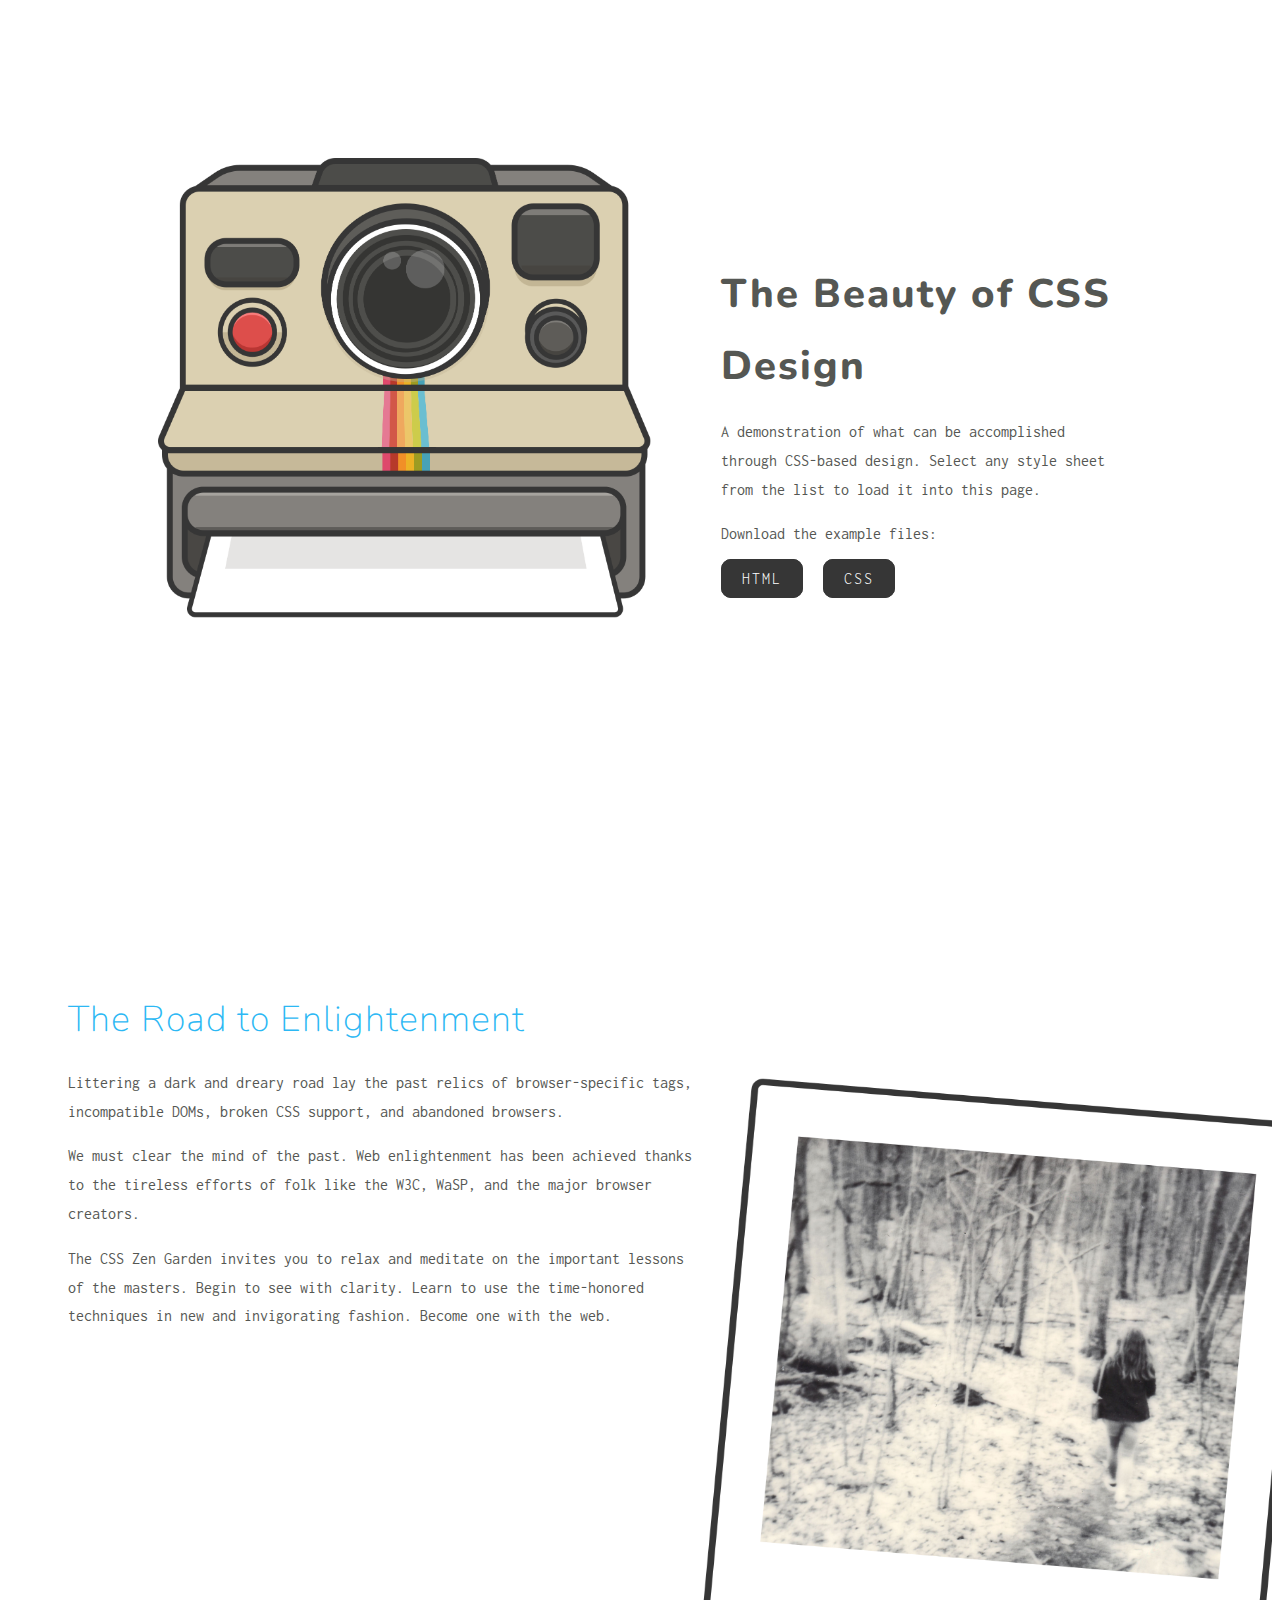
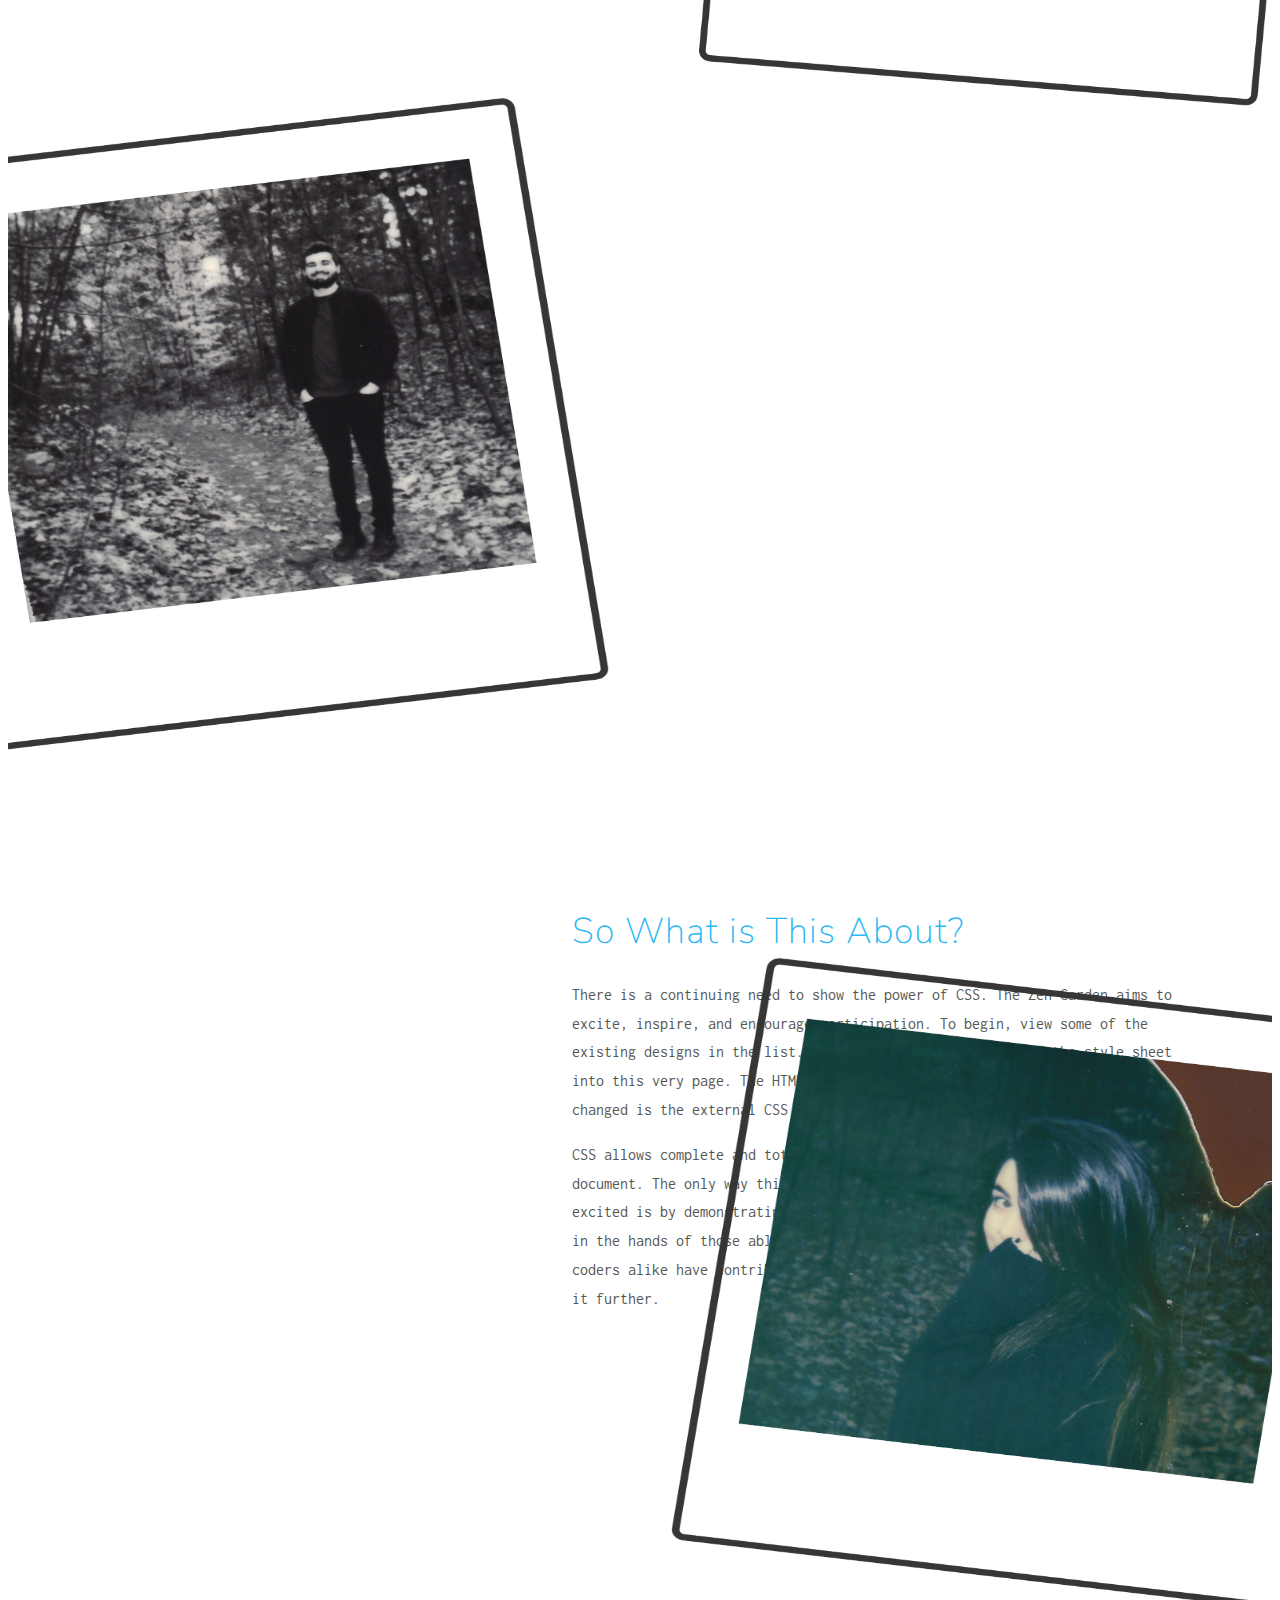
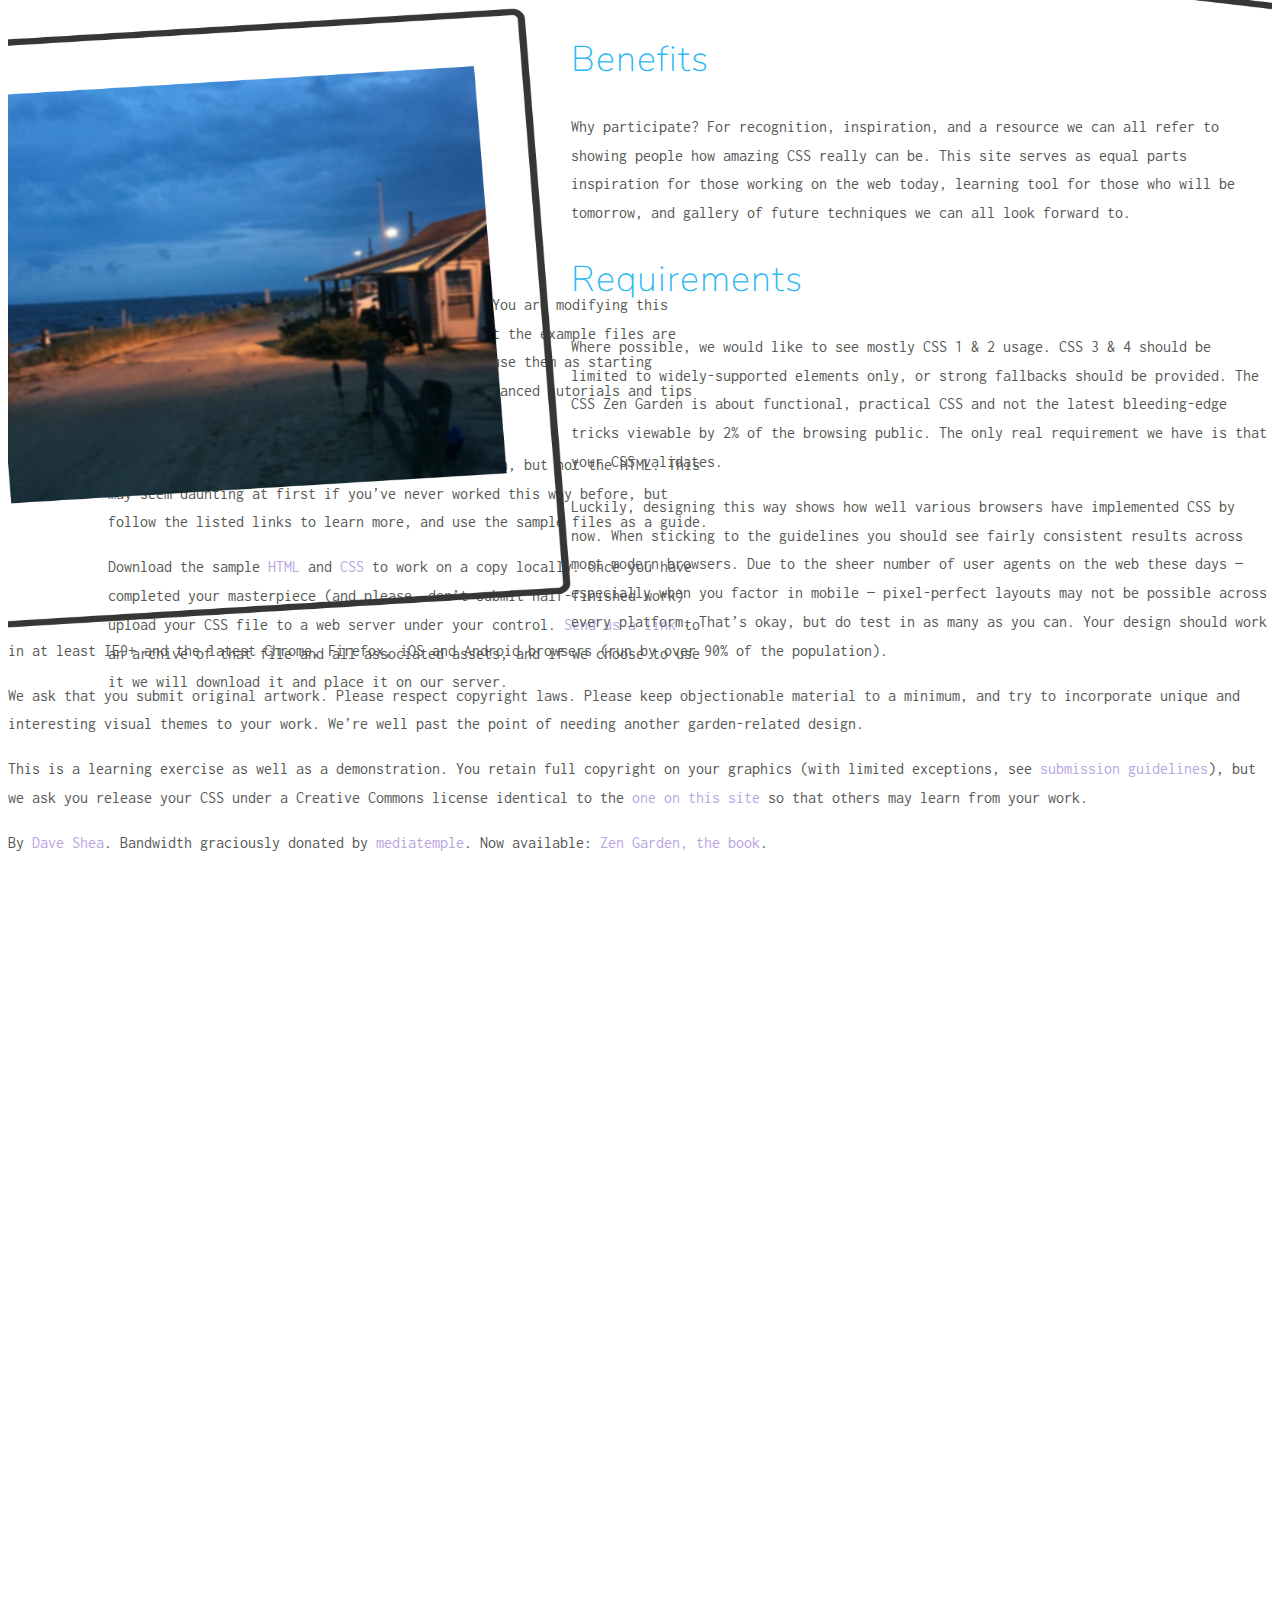
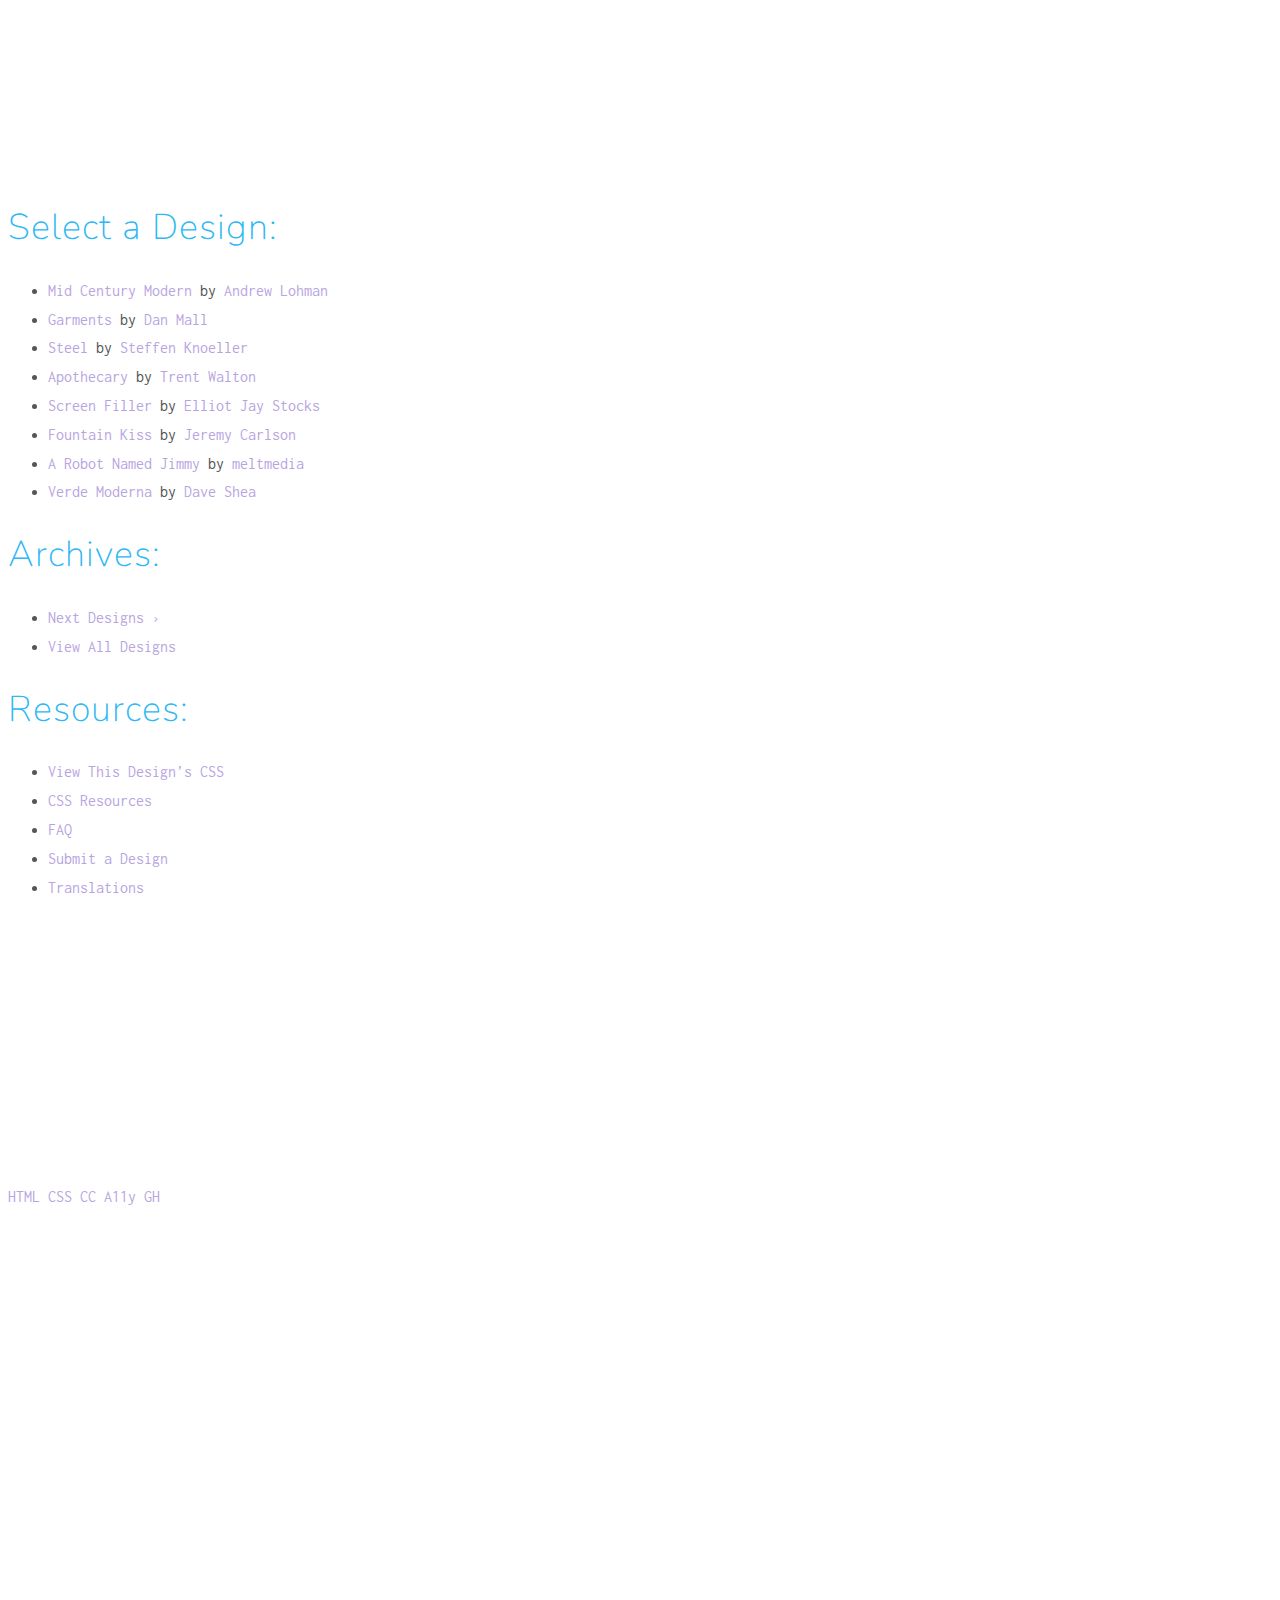
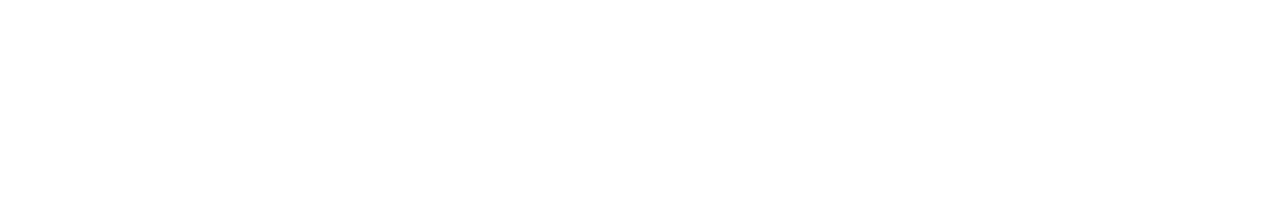
==== commit e8ba1dbf: "I think I fixed it?" ====
--- a/06 CSS Zen Garden/index.html
+++ b/06 CSS Zen Garden/index.html
@@ -67,6 +67,7 @@
                 </div>
             </section>
 
+            <section id="preamble">
             <div class="preamble" id="zen-preamble" role="article">
                 <img src="polaroid1.png" id="polaroid1" width="573" height="628" />
                 <div id="two">
@@ -76,8 +77,9 @@
                     <p>The CSS Zen Garden invites you to relax and meditate on the important lessons of the masters. Begin to see with clarity. Learn to use the time-honored techniques in new and invigorating fashion. Become one with the web.</p>
                 </div>
             </div>
-
-            <div class="main-supporting" id="zen-supporting" role="main">
+            </section>
+                
+                <section id="sowhat">
                 <div class="explanation" id="zen-explanation" role="article">
                     <img src="polaroid2.png" id="polaroid2" width="601" height="652" />
                     <div id="three">
@@ -86,34 +88,31 @@
                         <p><abbr title="Cascading Style Sheets">CSS</abbr> allows complete and total control over the style of a hypertext document. The only way this can be illustrated in a way that gets people excited is by demonstrating what it can truly be, once the reins are placed in the hands of those able to create beauty from structure. Designers and coders alike have contributed to the beauty of the web; we can always push it further.</p>
                     </div>
                 </div>
-
+                </section>
+
+                <section id="participation">
                 <div class="participation" id="zen-participation" role="article">
                     <img src="polaroid3.png" id="polaroid3" width="601" height="652" />
-                    <section class="three">
+                    <div class="three">
                         <h3>Participation</h3>
                         <p>Strong visual design has always been our focus. You are modifying this page, so strong <abbr title="Cascading Style Sheets">CSS</abbr> skills are necessary too, but the example files are commented well enough that even <abbr title="Cascading Style Sheets">CSS</abbr> novices can use them as starting points. Please see the <a href="http://www.mezzoblue.com/zengarden/resources/" title="A listing of CSS-related resources"><abbr title="Cascading Style Sheets">CSS</abbr> Resource Guide</a> for advanced tutorials and tips on working with <abbr title="Cascading Style Sheets">CSS</abbr>.</p>
                         <p>You may modify the style sheet in any way you wish, but not the <abbr title="HyperText Markup Language">HTML</abbr>. This may seem daunting at first if you&#8217;ve never worked this way before, but follow the listed links to learn more, and use the sample files as a guide.</p>
                         <p>Download the sample <a href="/examples/index" title="This page's source HTML code, not to be modified.">HTML</a> and <a href="/examples/style.css" title="This page's sample CSS, the file you may modify.">CSS</a> to work on a copy locally. Once you have completed your masterpiece (and please, don&#8217;t submit half-finished work) upload your <abbr title="Cascading Style Sheets">CSS</abbr> file to a web server under your control. <a href="http://www.mezzoblue.com/zengarden/submit/" title="Use the contact form to send us your CSS file">Send us a link</a> to an archive of that file and all associated assets, and if we choose to use it we will download it and place it on our server.</p>
-                    </section>
-                </div>
-
-                <section id="four">
-                    <div class="benefits" id="zen-benefits" role="article">
-                        <img src="polaroid4.png" id="polaroid4" width="563" height="620" />
-                        <div id="tootall">
-                            <h3>Benefits</h3>
-                            <p>Why participate? For recognition, inspiration, and a resource we can all refer to showing people how amazing <abbr title="Cascading Style Sheets">CSS</abbr> really can be. This site serves as equal parts inspiration for those working on the web today, learning tool for those who will be tomorrow, and gallery of future techniques we can all look forward to.</p>
-
-                            <div class="requirements" id="zen-requirements" role="article">
-                                <h3>Requirements</h3>
-                                <p>Where possible, we would like to see mostly <abbr title="Cascading Style Sheets, levels 1 and 2">CSS 1 &amp; 2</abbr> usage. <abbr title="Cascading Style Sheets, levels 3 and 4">CSS 3 &amp; 4</abbr> should be limited to widely-supported elements only, or strong fallbacks should be provided. The CSS Zen Garden is about functional, practical <abbr title="Cascading Style Sheets">CSS</abbr> and not the latest bleeding-edge tricks viewable by 2% of the browsing public. The only real requirement we have is that your <abbr title="Cascading Style Sheets">CSS</abbr> validates.</p>
-                                <p>Luckily, designing this way shows how well various browsers have implemented <abbr title="Cascading Style Sheets">CSS</abbr> by now. When sticking to the guidelines you should see fairly consistent results across most modern browsers. Due to the sheer number of user agents on the web these days &#8212; especially when you factor in mobile &#8212; pixel-perfect layouts may not be possible across every platform. That&#8217;s okay, but do test in as many as you can. Your design should work in at least IE9+ and the latest Chrome, Firefox, iOS and Android browsers (run by over 90% of the population).</p>
-                                <p>We ask that you submit original artwork. Please respect copyright laws. Please keep objectionable material to a minimum, and try to incorporate unique and interesting visual themes to your work. We&#8217;re well past the point of needing another garden-related design.</p>
-                                <p>This is a learning exercise as well as a demonstration. You retain full copyright on your graphics (with limited exceptions, see <a href="http://www.mezzoblue.com/zengarden/submit/guidelines/">submission guidelines</a>), but we ask you release your <abbr title="Cascading Style Sheets">CSS</abbr> under a Creative Commons license identical to the <a href="http://creativecommons.org/licenses/by-nc-sa/3.0/" title="View the Zen Garden's license information.">one on this site</a> so that others may learn from your work.</p>
-                                <p role="contentinfo">By <a href="http://www.mezzoblue.com/">Dave Shea</a>. Bandwidth graciously donated by <a href="http://www.mediatemple.net/">mediatemple</a>. Now available: <a href="http://www.amazon.com/exec/obidos/ASIN/0321303474/mezzoblue-20/">Zen Garden, the book</a>.</p>
-                            </div>
-                        </div>
-                    </div>
+                    </div>
+                </div>
+                </section>
+
+                <section id="benefits">
+                <img src="polaroid4.png" id="polaroid4" width="563" height="620" />
+                <h3 id="help">Benefits</h3>
+                <p id="help2">Why participate? For recognition, inspiration, and a resource we can all refer to showing people how amazing <abbr title="Cascading Style Sheets">CSS</abbr> really can be. This site serves as equal parts inspiration for those working on the web today, learning tool for those who will be tomorrow, and gallery of future techniques we can all look forward to.</p>
+
+                <h3 id=help>Requirements</h3>
+                <p id="help2">Where possible, we would like to see mostly <abbr title="Cascading Style Sheets, levels 1 and 2">CSS 1 &amp; 2</abbr> usage. <abbr title="Cascading Style Sheets, levels 3 and 4">CSS 3 &amp; 4</abbr> should be limited to widely-supported elements only, or strong fallbacks should be provided. The CSS Zen Garden is about functional, practical <abbr title="Cascading Style Sheets">CSS</abbr> and not the latest bleeding-edge tricks viewable by 2% of the browsing public. The only real requirement we have is that your <abbr title="Cascading Style Sheets">CSS</abbr> validates.</p>
+                <p id="help2">Luckily, designing this way shows how well various browsers have implemented <abbr title="Cascading Style Sheets">CSS</abbr> by now. When sticking to the guidelines you should see fairly consistent results across most modern browsers. Due to the sheer number of user agents on the web these days &#8212; especially when you factor in mobile &#8212; pixel-perfect layouts may not be possible across every platform. That&#8217;s okay, but do test in as many as you can. Your design should work in at least IE9+ and the latest Chrome, Firefox, iOS and Android browsers (run by over 90% of the population).</p>
+                <p id="help2">We ask that you submit original artwork. Please respect copyright laws. Please keep objectionable material to a minimum, and try to incorporate unique and interesting visual themes to your work. We&#8217;re well past the point of needing another garden-related design.</p>
+                <p id="help2">This is a learning exercise as well as a demonstration. You retain full copyright on your graphics (with limited exceptions, see <a href="http://www.mezzoblue.com/zengarden/submit/guidelines/">submission guidelines</a>), but we ask you release your <abbr title="Cascading Style Sheets">CSS</abbr> under a Creative Commons license identical to the <a href="http://creativecommons.org/licenses/by-nc-sa/3.0/" title="View the Zen Garden's license information.">one on this site</a> so that others may learn from your work.</p>
+                <p id="help2" role="contentinfo">By <a href="http://www.mezzoblue.com/">Dave Shea</a>. Bandwidth graciously donated by <a href="http://www.mediatemple.net/">mediatemple</a>. Now available: <a href="http://www.amazon.com/exec/obidos/ASIN/0321303474/mezzoblue-20/">Zen Garden, the book</a>.</p>
                 </section>
 
                 <footer class="footer">
@@ -123,7 +122,6 @@
                     <a href="http://mezzoblue.com/zengarden/faq/#aaa" title="Read about the accessibility of this site" class="zen-accessibility">A11y</a>
                     <a href="https://github.com/mezzoblue/csszengarden.com" title="Fork this site on Github" class="zen-github">GH</a>
                 </footer>
-            </div>
 
 
             <aside class="sidebar" role="complementary">
--- a/06 CSS Zen Garden/style2.css
+++ b/06 CSS Zen Garden/style2.css
@@ -68,48 +68,25 @@
     grid-area: 1 / 1 / 2 / 8;
 }
 
-.preamble {
+#preamble {
     grid-area: 2 / 1 / 3 / 8;
 }
 
-.main-supporting {
-    grid-column: 1 / 8;
-}
-
-.explanation {
+#sowhat {
     grid-area: 3 / 1 / 4 / 8;
 }
 
-.three {
+#participation {
     grid-area: 4 / 1 / 5 / 8;
 }
 
-.four {
+#benefits {
     grid-area: 5 / 1 / 6 / 8;
-}
-
-.benefits {
-    grid-area: 5 / 1 / 6 / 8;
-}
-
-.polaroid4 {
-    grid-area: 5 / 1 / 6 / 8;
-}
-
-.footer {
-    grid-area: 7 / 1 / 8 / 8;
-}
-
-.designselection {
-    grid-area: 6 / 1 / 7 / 8;
 }
 
 .sidebar {
     grid-area: 6 / 1 / 7 / 8;
 }
-
-
-
 
 /* section 1 */
 #camera {
@@ -203,13 +180,9 @@
 #polaroid4 {
     clear: left;
     float: left;
+    position: static;
 }
 
-#four {
-    margin: 200px 100px;
-    width: 600px;
-}
-
-#tall {
-    height: 64.8px;
+#help {
+    margin: 20px;
 }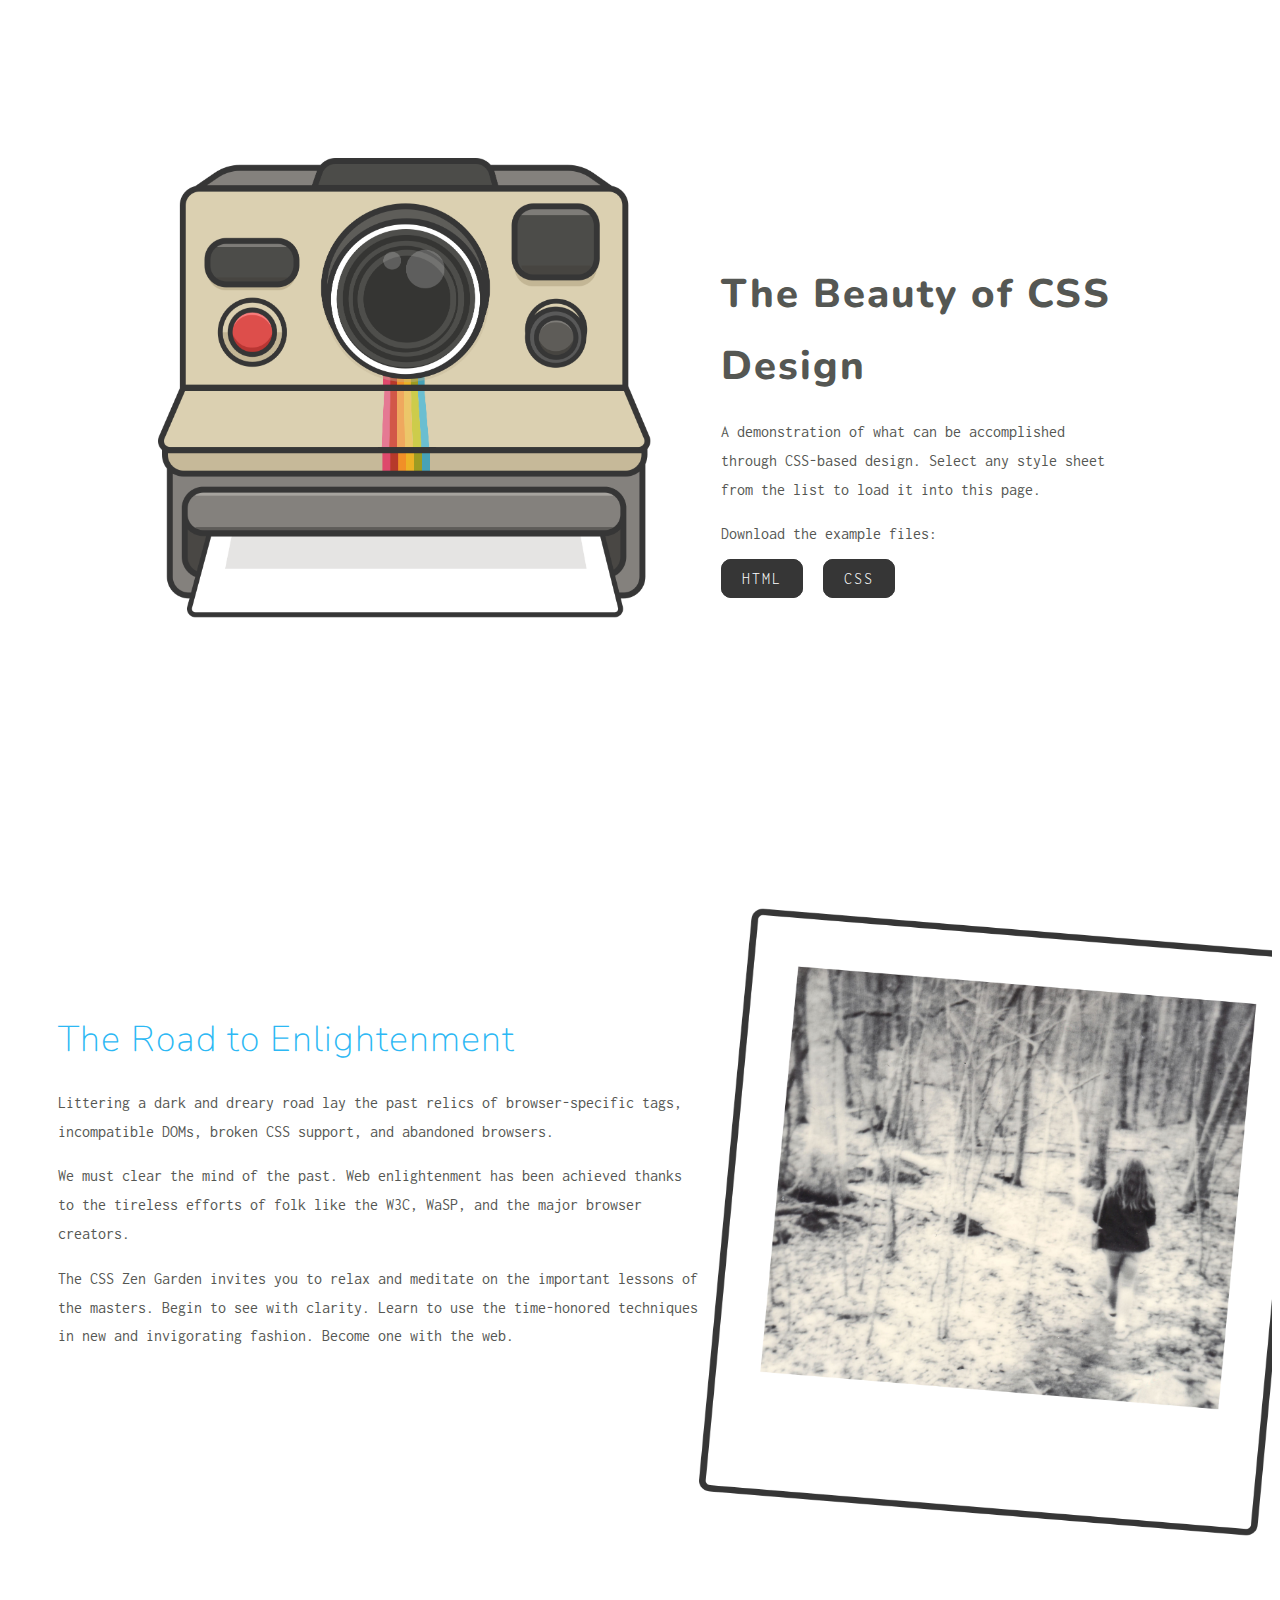
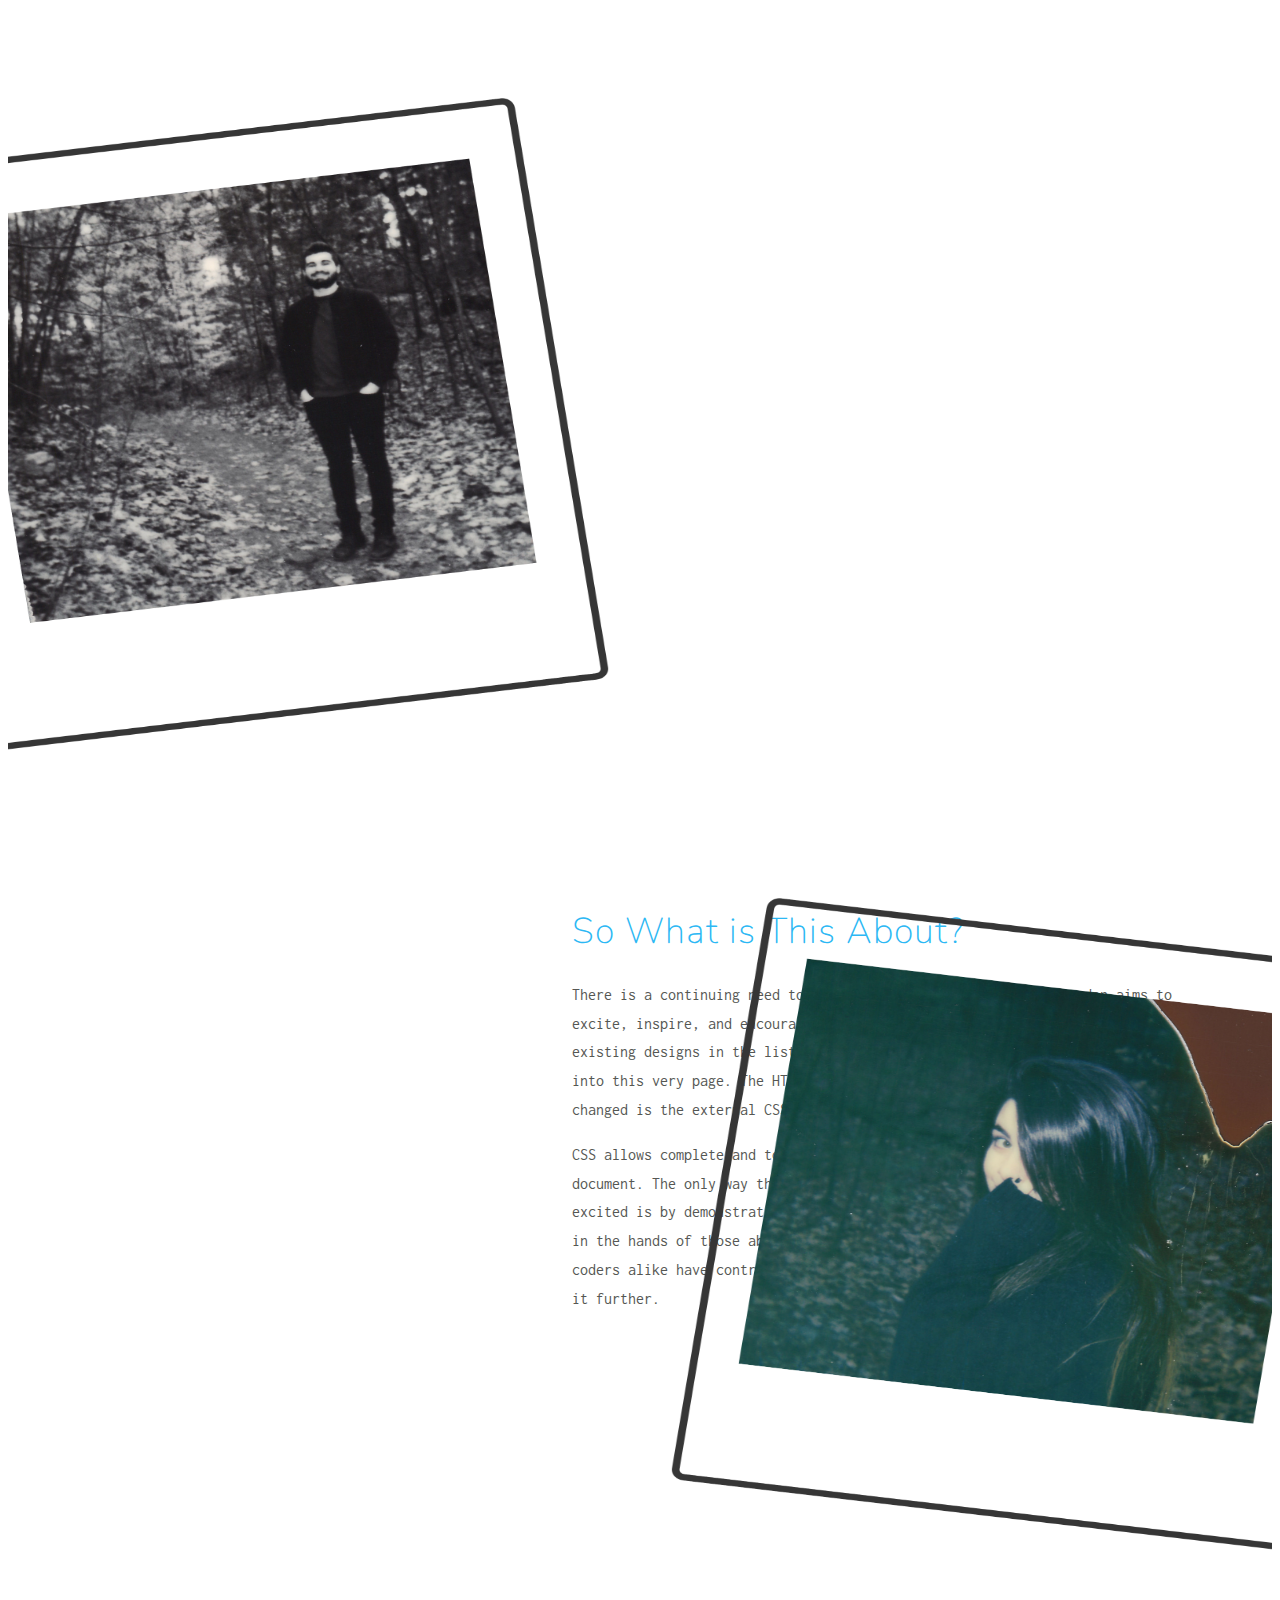
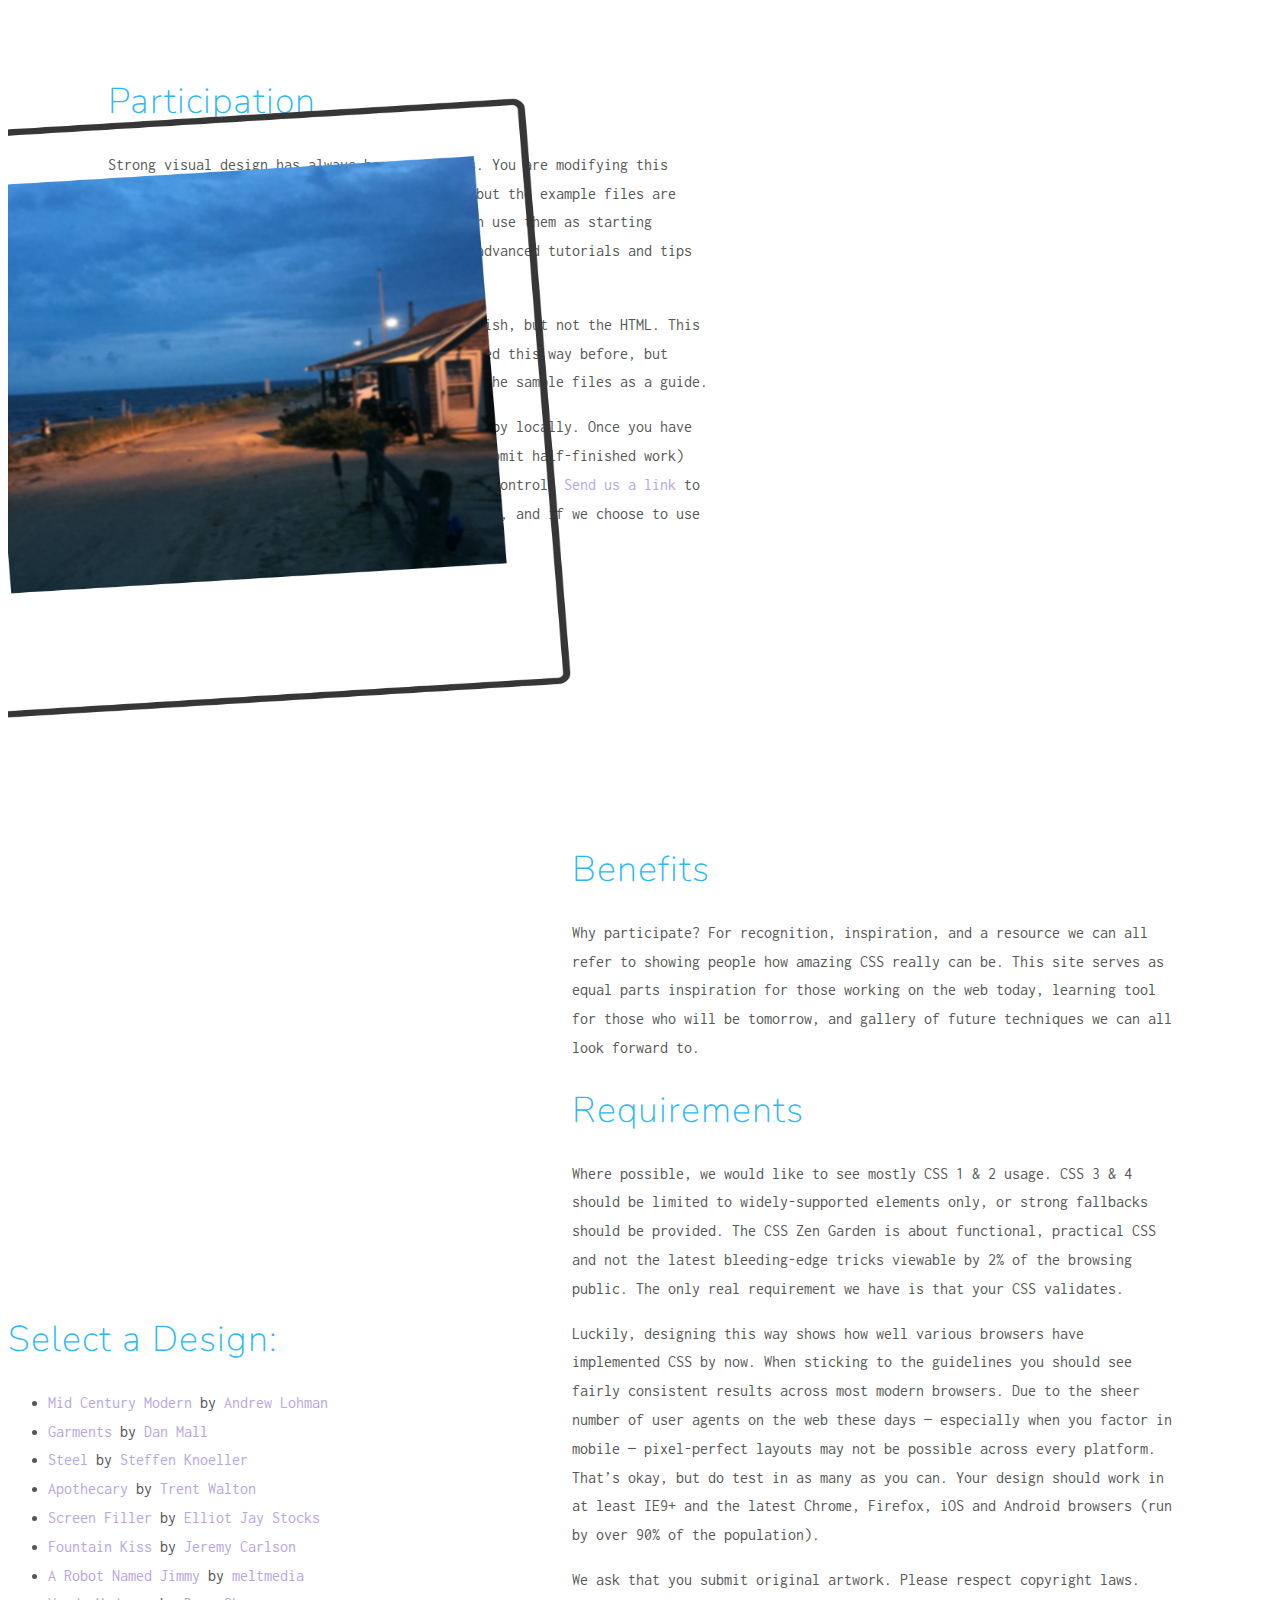
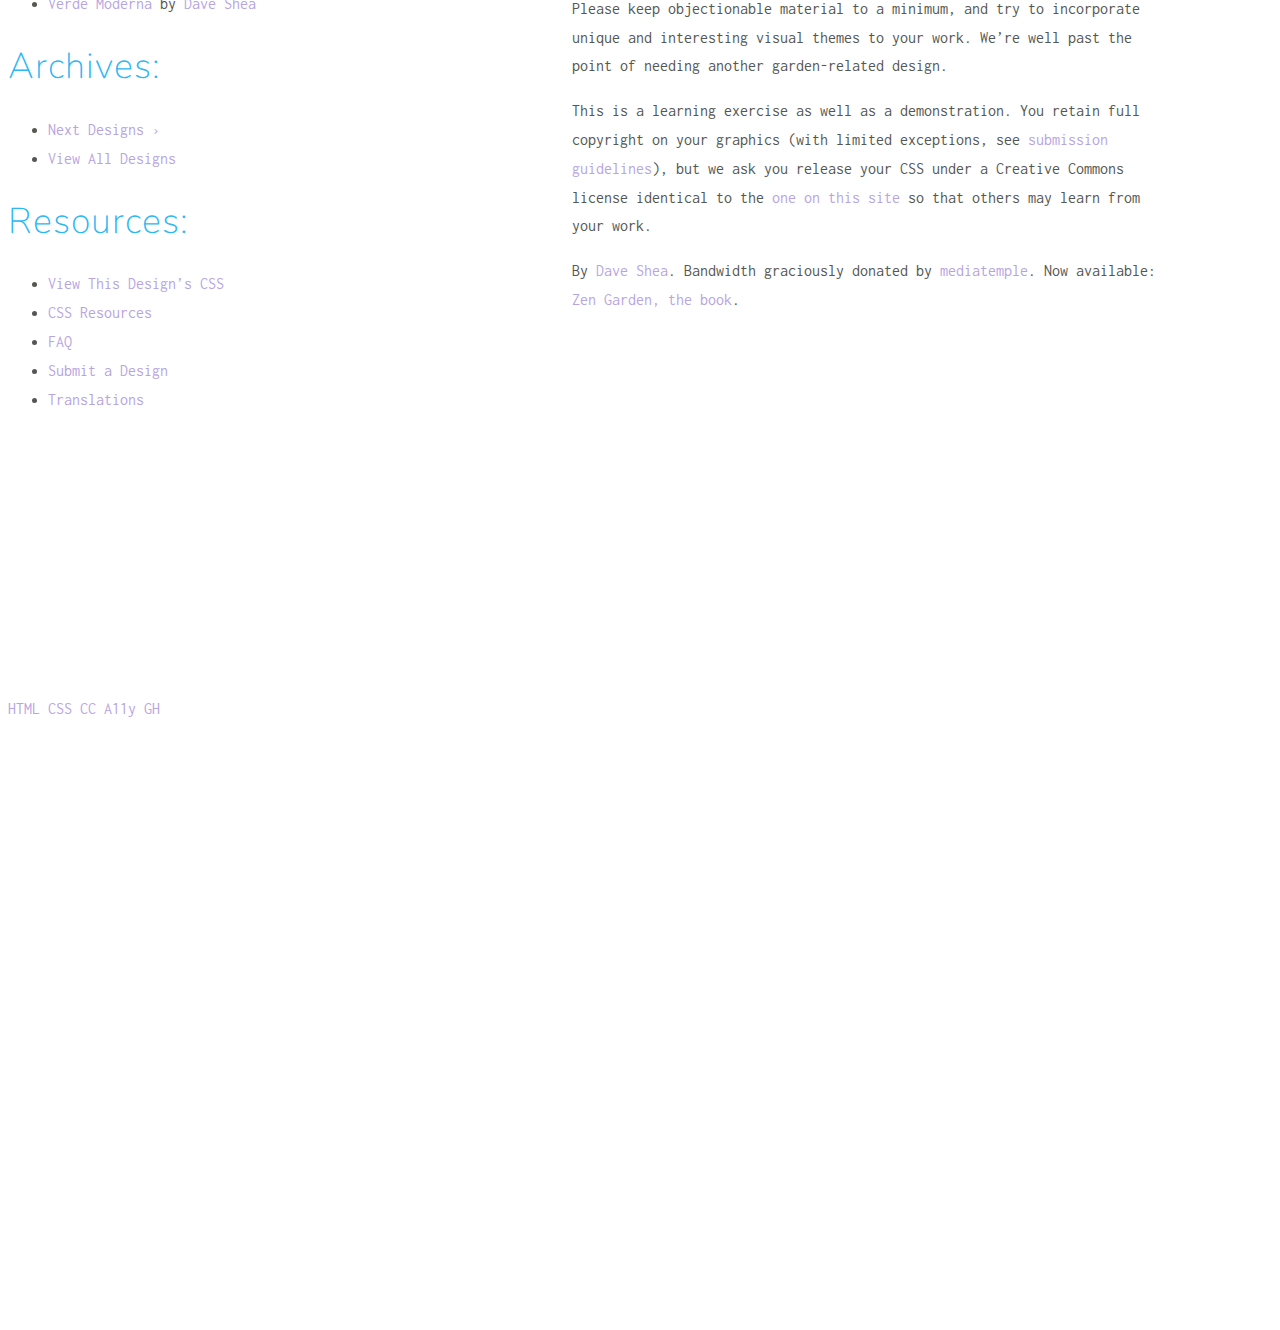
==== commit 5a077c46: "update" ====
--- a/06 CSS Zen Garden/index.html
+++ b/06 CSS Zen Garden/index.html
@@ -104,6 +104,7 @@
 
                 <section id="benefits">
                 <img src="polaroid4.png" id="polaroid4" width="563" height="620" />
+                <div class="last">
                 <h3 id="help">Benefits</h3>
                 <p id="help2">Why participate? For recognition, inspiration, and a resource we can all refer to showing people how amazing <abbr title="Cascading Style Sheets">CSS</abbr> really can be. This site serves as equal parts inspiration for those working on the web today, learning tool for those who will be tomorrow, and gallery of future techniques we can all look forward to.</p>
 
@@ -113,6 +114,7 @@
                 <p id="help2">We ask that you submit original artwork. Please respect copyright laws. Please keep objectionable material to a minimum, and try to incorporate unique and interesting visual themes to your work. We&#8217;re well past the point of needing another garden-related design.</p>
                 <p id="help2">This is a learning exercise as well as a demonstration. You retain full copyright on your graphics (with limited exceptions, see <a href="http://www.mezzoblue.com/zengarden/submit/guidelines/">submission guidelines</a>), but we ask you release your <abbr title="Cascading Style Sheets">CSS</abbr> under a Creative Commons license identical to the <a href="http://creativecommons.org/licenses/by-nc-sa/3.0/" title="View the Zen Garden's license information.">one on this site</a> so that others may learn from your work.</p>
                 <p id="help2" role="contentinfo">By <a href="http://www.mezzoblue.com/">Dave Shea</a>. Bandwidth graciously donated by <a href="http://www.mediatemple.net/">mediatemple</a>. Now available: <a href="http://www.amazon.com/exec/obidos/ASIN/0321303474/mezzoblue-20/">Zen Garden, the book</a>.</p>
+                </div>
                 </section>
 
                 <footer class="footer">
--- a/06 CSS Zen Garden/style2.css
+++ b/06 CSS Zen Garden/style2.css
@@ -60,8 +60,10 @@
     display: grid;
     width: auto;
     height: auto;
+    padding-left: -10px;
+    padding-right: -10px;
     grid-template-columns: repeat(6, 1fr);
-    grid-template-rows: 800px 800px 800px 800px 1788px 987px 627px;
+    grid-template-rows: 800px 800px 800px 800px 1300px 987px 627px;
 }
 
 .intro {
@@ -130,12 +132,12 @@
 /* section 2 */
 #polaroid1 {
     float: right;
-    margin-top: 90px;
-    position: static;
+    padding-top: -500px;
 }
 
 #two {
-    margin: 180px 60px;
+    margin: 100px 50px;
+    padding-top: 100px;
     width: 700px;
 }
 
@@ -166,12 +168,12 @@
 #polaroid3 {
     clear: right;
     float: right;
-    margin-top: 150px;
+    margin-top: 90px;
     position: static;
 }
 
 .three {
-    margin: 200px 100px;
+    margin: 120px 100px;
     float: left;
     width: 600px;
 }
@@ -183,6 +185,14 @@
     position: static;
 }
 
-#help {
-    margin: 20px;
+.last {
+    margin: 120px 100px;
+    width: 600px;
+    float: right;
+}
+
+#polaroid4 {
+    margin-top: 90px;
+    float: left;
+    position: static;
 }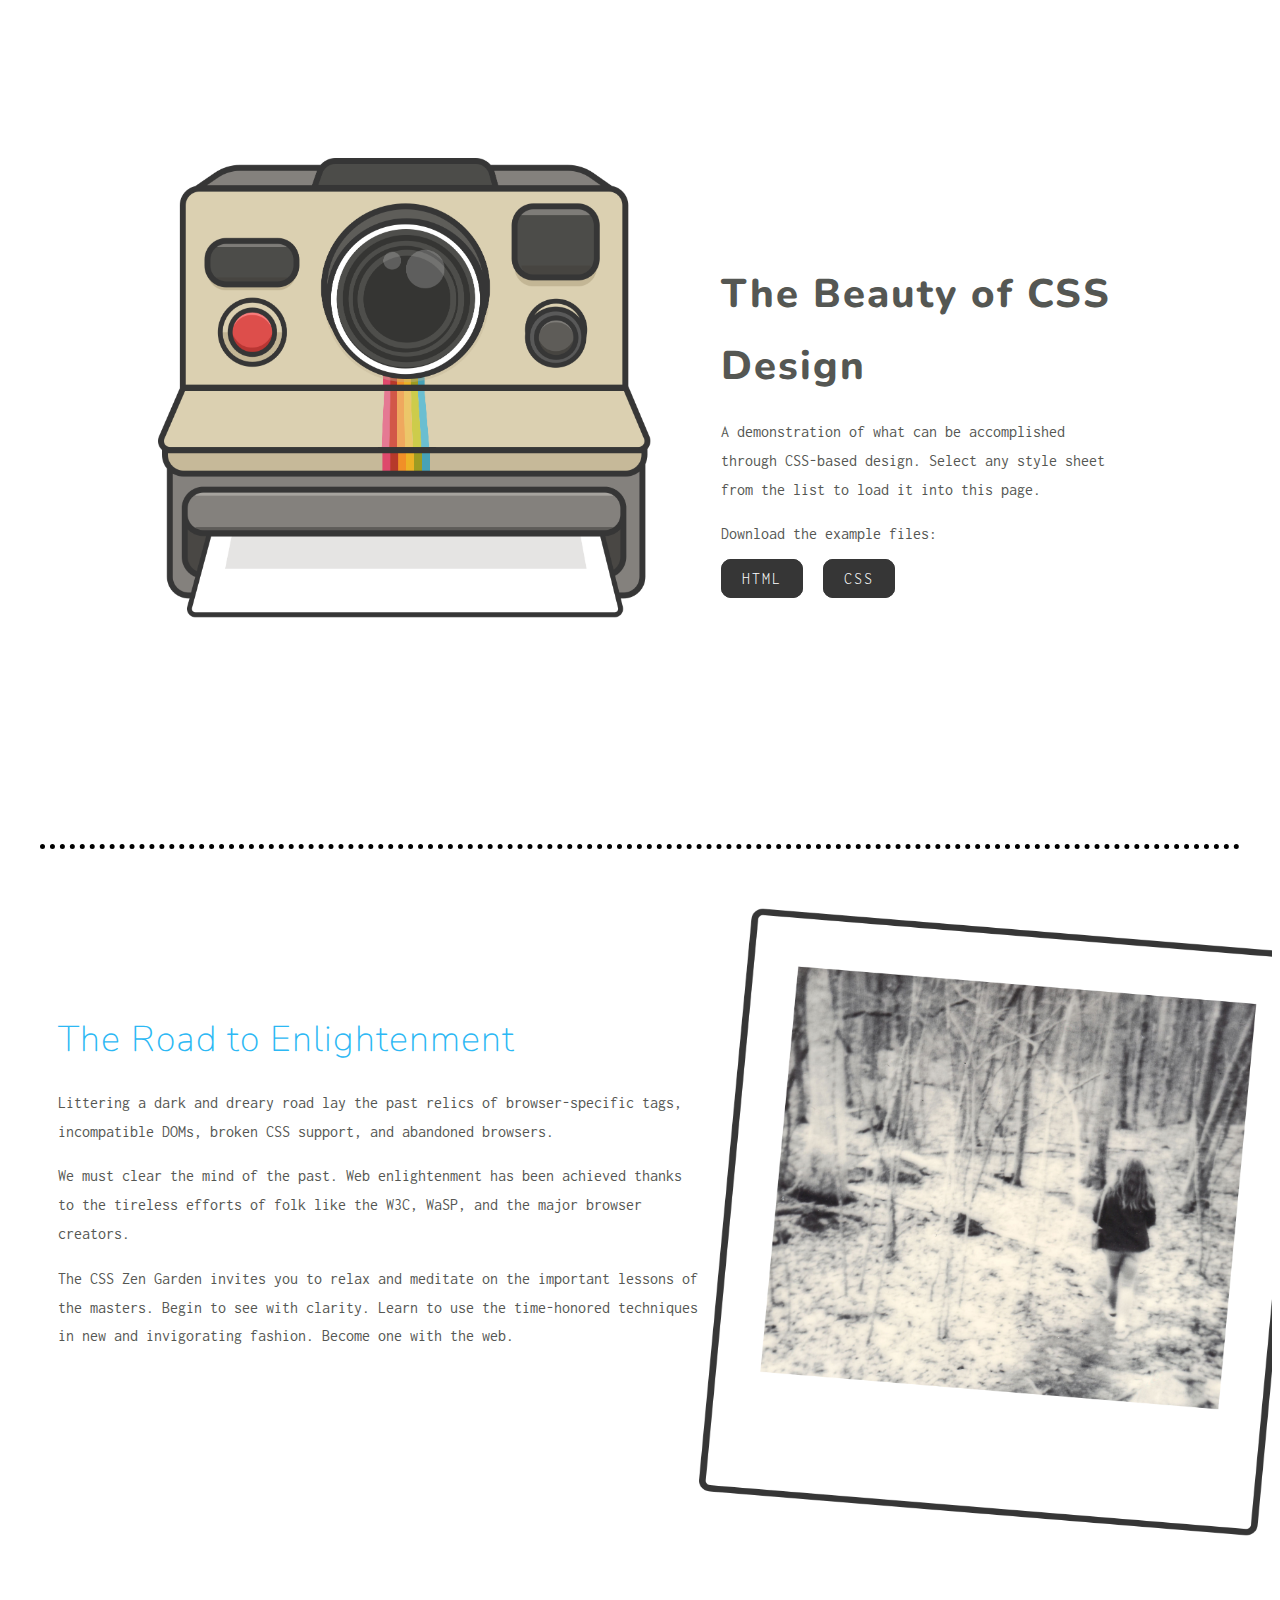
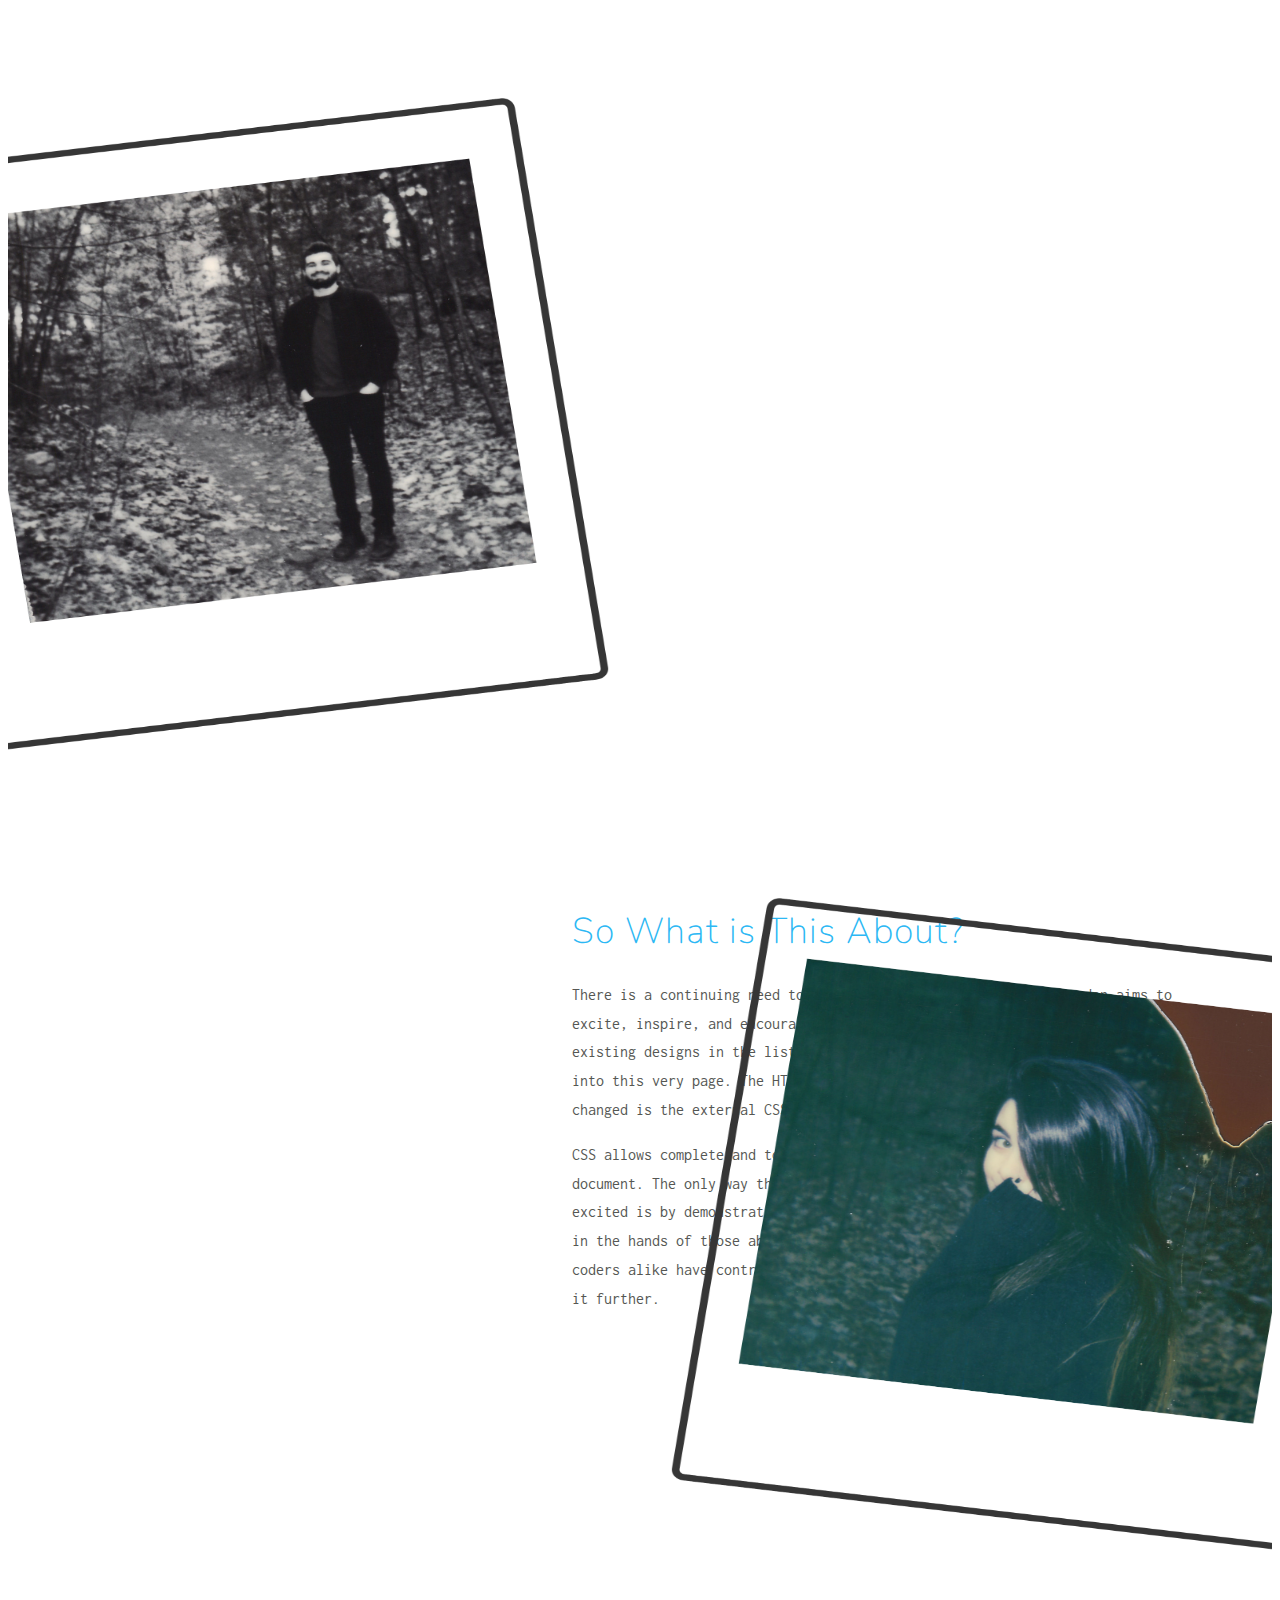
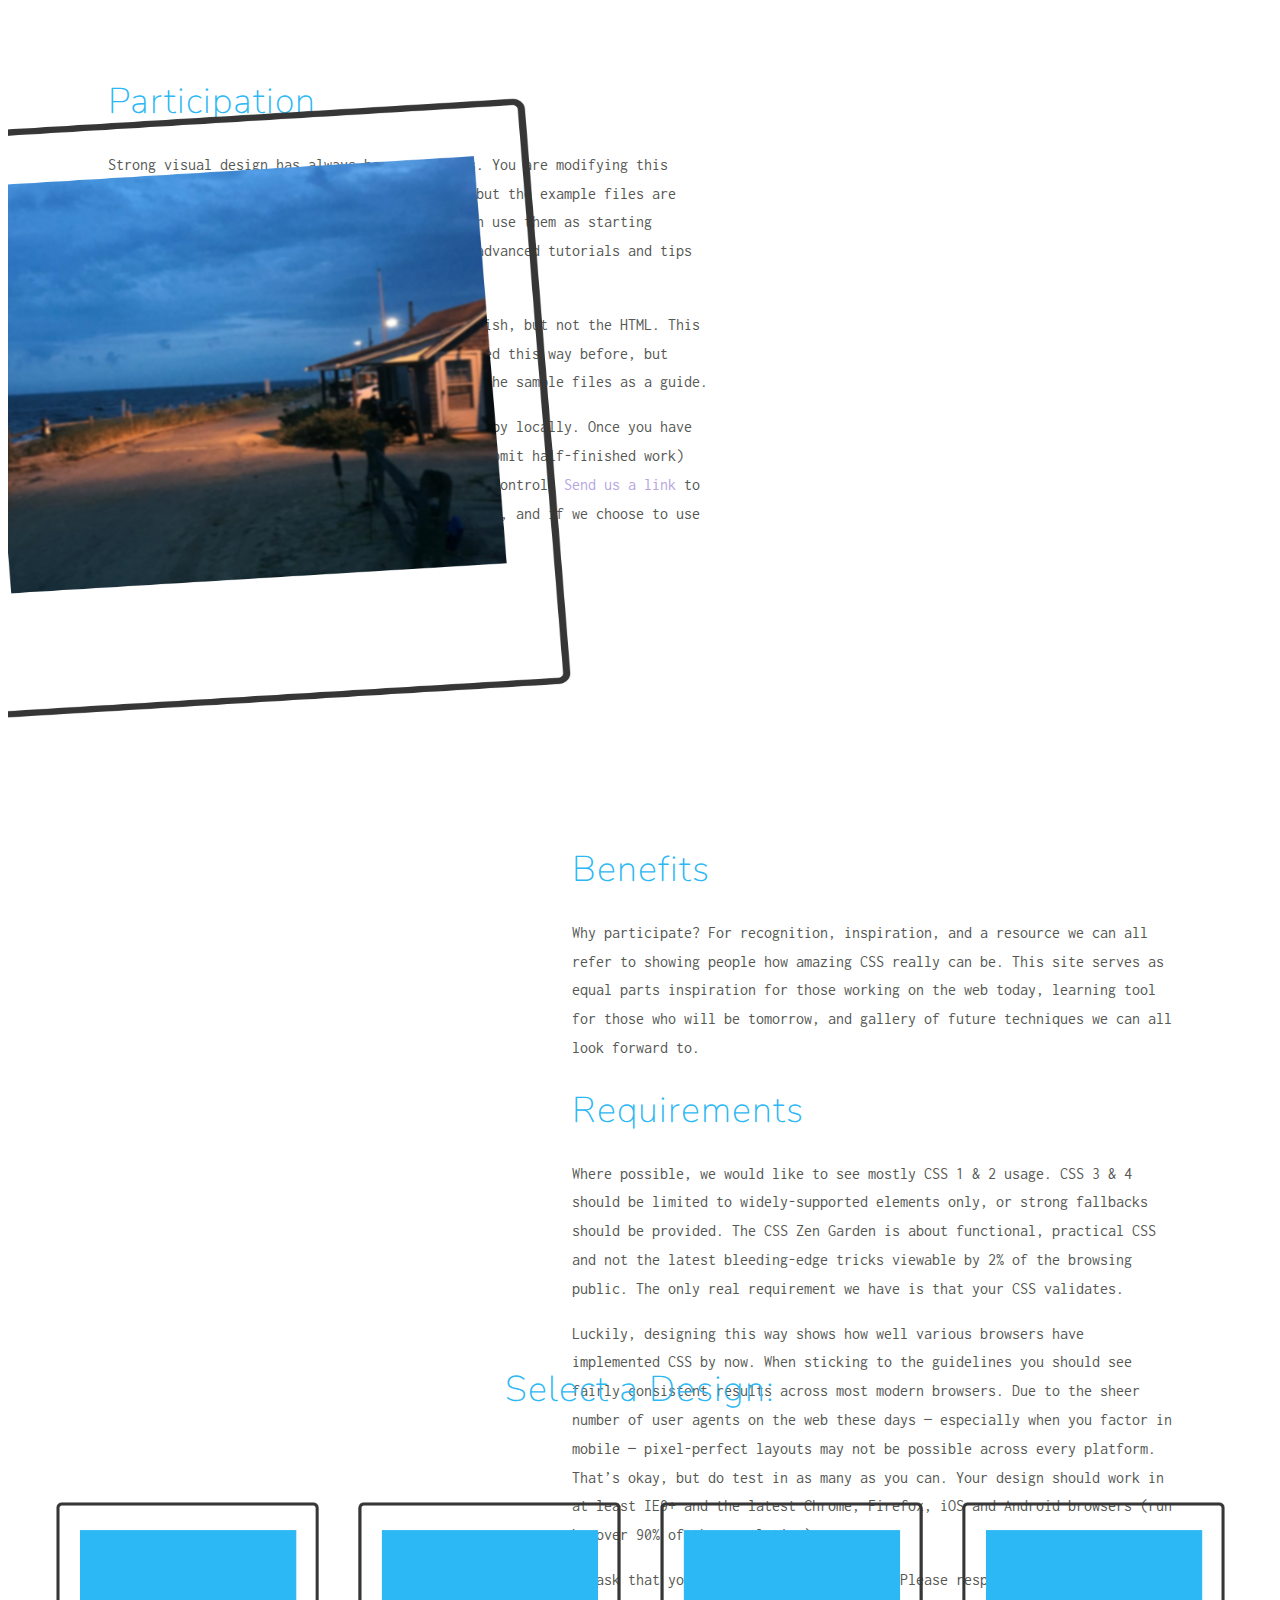
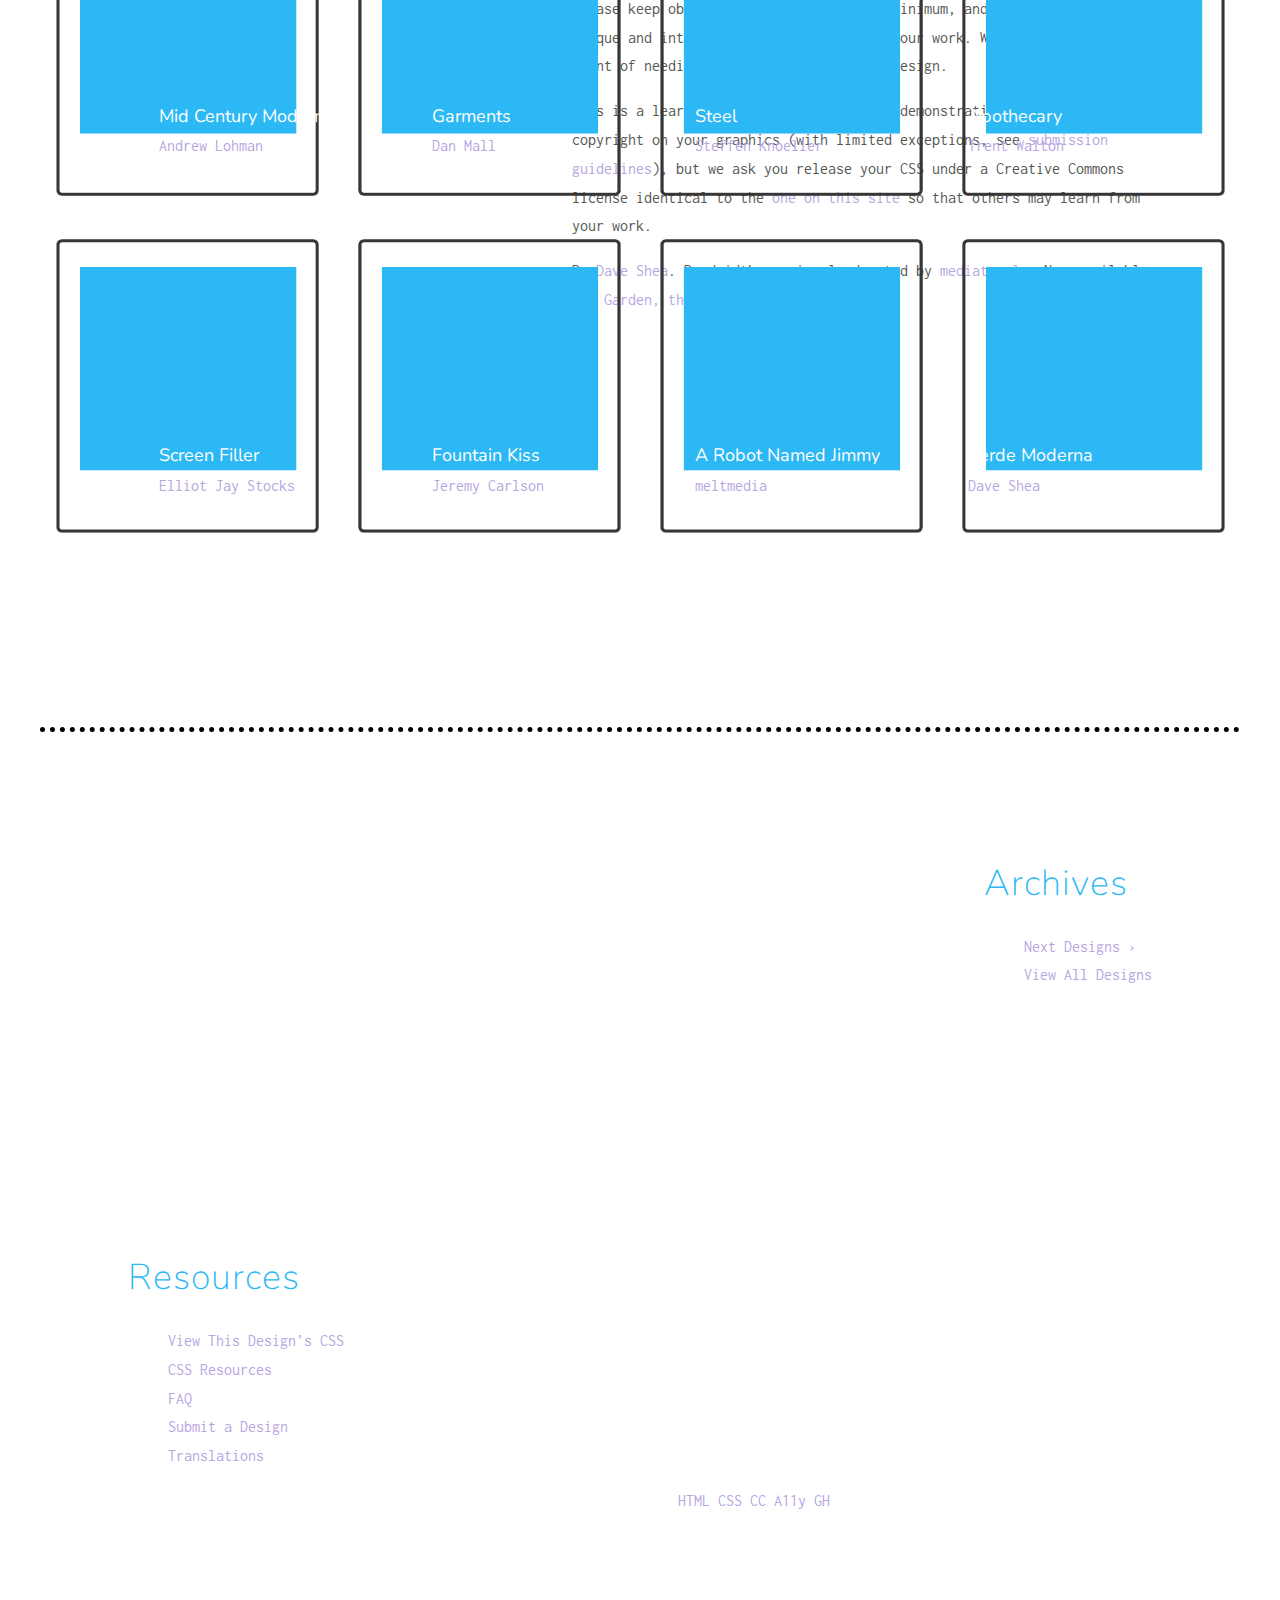
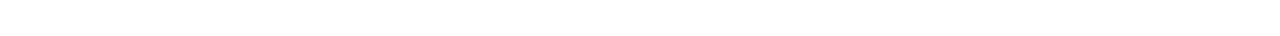
==== commit 19975e3f: "CSS Zen Garden" ====
--- a/06 CSS Zen Garden/index.html
+++ b/06 CSS Zen Garden/index.html
@@ -117,47 +117,59 @@
                 </div>
                 </section>
 
-                <footer class="footer">
-                    <a href="http://validator.w3.org/check/referer" title="Check the validity of this site&#8217;s HTML" class="zen-validate-html">HTML</a>
-                    <a href="http://jigsaw.w3.org/css-validator/check/referer" title="Check the validity of this site&#8217;s CSS" class="zen-validate-css">CSS</a>
-                    <a href="http://creativecommons.org/licenses/by-nc-sa/3.0/" title="View the Creative Commons license of this site: Attribution-NonCommercial-ShareAlike." class="zen-license">CC</a>
-                    <a href="http://mezzoblue.com/zengarden/faq/#aaa" title="Read about the accessibility of this site" class="zen-accessibility">A11y</a>
-                    <a href="https://github.com/mezzoblue/csszengarden.com" title="Fork this site on Github" class="zen-github">GH</a>
-                </footer>
-
 
             <aside class="sidebar" role="complementary">
-                <div class="wrapper">
-                    <section class="designselection">
                         <div class="design-selection" id="design-selection">
+<!--
+                            <img id="designs" src="designs.png" width="260" height="292" />
+                            <img id="designs1" src="designs.png" width="260" height="292" />
+                            <img id="designs2" src="designs.png" width="260" height="292" />
+                            <img id="designs3" src="designs.png" width="260" height="292" />
+                            <img id="designs4" src="designs.png" width="260" height="292" />
+                            <img id="designs5" src="designs.png" width="260" height="292" />
+                            <img id="designs6" src="designs.png" width="260" height="292" />
+                            <img id="designs7" src="designs.png" width="260" height="292" />
+-->
                             <h3 class="select">Select a Design:</h3>
-                            <nav role="navigation">
-                                <ul>
-                                    <li>
-                                        <a href="/221/" class="design-name">Mid Century Modern</a> by						<a href="http://andrewlohman.com/" class="designer-name">Andrew Lohman</a>
-                                    </li>					<li>
-                                    <a href="/220/" class="design-name">Garments</a> by						<a href="http://danielmall.com/" class="designer-name">Dan Mall</a>
-                                    </li>					<li>
-                                    <a href="/219/" class="design-name">Steel</a> by						<a href="http://steffen-knoeller.de" class="designer-name">Steffen Knoeller</a>
-                                    </li>					<li>
-                                    <a href="/218/" class="design-name">Apothecary</a> by						<a href="http://trentwalton.com" class="designer-name">Trent Walton</a>
-                                    </li>					<li>
-                                    <a href="/217/" class="design-name">Screen Filler</a> by						<a href="http://elliotjaystocks.com/" class="designer-name">Elliot Jay Stocks</a>
-                                    </li>					<li>
-                                    <a href="/216/" class="design-name">Fountain Kiss</a> by						<a href="http://jeremycarlson.com" class="designer-name">Jeremy Carlson</a>
-                                    </li>					<li>
-                                    <a href="/215/" class="design-name">A Robot Named Jimmy</a> by						<a href="http://meltmedia.com/" class="designer-name">meltmedia</a>
-                                    </li>					<li>
-                                    <a href="/214/" class="design-name">Verde Moderna</a> by						<a href="http://www.mezzoblue.com/" class="designer-name">Dave Shea</a>
-                                    </li>					</ul>
-                            </nav>
+<!--                            <nav role="navigation">-->
+                                    <div id="midmodern">
+                                        <a href="/221/" class="design-name">Mid Century Modern</a>						<br><a href="http://andrewlohman.com/" class="designer-name">Andrew Lohman</a>
+                                        </div>
+                                    
+                                    <div id="garments">
+                                    <a href="/220/" class="design-name">Garments</a>						<br><a href="http://danielmall.com/" class="designer-name">Dan Mall</a>
+                                    </div>
+                                    
+                                    <div id="steel">
+                                    <a href="/219/" class="design-name">Steel</a><br>						<a href="http://steffen-knoeller.de" class="designer-name">Steffen Knoeller</a>
+                                        </div>
+                                    
+                                    <div id="apothecary">
+                                    <a href="/218/" class="design-name">Apothecary</a><br>						<a href="http://trentwalton.com" class="designer-name">Trent Walton</a>
+                                        </div>
+                                    
+                                    <div id="screen">
+                                    <a href="/217/" class="design-name">Screen Filler</a><br>						<a href="http://elliotjaystocks.com/" class="designer-name">Elliot Jay Stocks</a>
+                                        </div>
+                                    
+                                    <div id="fountain">
+                                    <a href="/216/" class="design-name">Fountain Kiss</a><br>						<a href="http://jeremycarlson.com" class="designer-name">Jeremy Carlson</a>
+                                        </div>
+                                    
+                                    <div id="robot">
+                                    <a href="/215/" class="design-name">A Robot Named Jimmy</a><br>					<a href="http://meltmedia.com/" class="designer-name">meltmedia</a>
+                                        </div>
+                                    
+                                    <div id="verde">
+                                    <a href="/214/" class="design-name">Verde Moderna</a><br>						<a href="http://www.mezzoblue.com/" class="designer-name">Dave Shea</a>
+                                        </div>
+<!--                            </nav>-->
                         </div>
-                    </section>
-
-
-
+
+
+                <div class="bottom">
                     <div class="design-archives" id="design-archives">
-                        <h3 class="archives">Archives:</h3>
+                        <h3 class="archives">Archives</h3>
                         <nav role="navigation">
                             <ul>
                                 <li class="next">
@@ -174,7 +186,7 @@
                     </div>
 
                     <div class="zen-resources" id="zen-resources">
-                        <h3 class="resources">Resources:</h3>
+                        <h3 class="resources">Resources</h3>
                         <ul>
                             <li class="view-css">
                                 <a href="style.css" title="View the source CSS file of the currently-viewed design.">
@@ -197,11 +209,17 @@
                                     Translations						</a>
                             </li>
                         </ul>
-                    </div>
-                </div>
+                                            <footer class="footer">
+                    <a href="http://validator.w3.org/check/referer" title="Check the validity of this site&#8217;s HTML" class="zen-validate-html">HTML</a>
+                    <a href="http://jigsaw.w3.org/css-validator/check/referer" title="Check the validity of this site&#8217;s CSS" class="zen-validate-css">CSS</a>
+                    <a href="http://creativecommons.org/licenses/by-nc-sa/3.0/" title="View the Creative Commons license of this site: Attribution-NonCommercial-ShareAlike." class="zen-license">CC</a>
+                    <a href="http://mezzoblue.com/zengarden/faq/#aaa" title="Read about the accessibility of this site" class="zen-accessibility">A11y</a>
+                    <a href="https://github.com/mezzoblue/csszengarden.com" title="Fork this site on Github" class="zen-github">GH</a>
+                </footer>
+                    </div>
+                    </div>
             </aside>
-
-        </div>
+                </div>
 
         <!--
 
--- a/06 CSS Zen Garden/style2.css
+++ b/06 CSS Zen Garden/style2.css
@@ -63,7 +63,7 @@
     padding-left: -10px;
     padding-right: -10px;
     grid-template-columns: repeat(6, 1fr);
-    grid-template-rows: 800px 800px 800px 800px 1300px 987px 627px;
+    grid-template-rows: 800px 800px 800px 800px 1300px 987px 300px;
 }
 
 .intro {
@@ -195,4 +195,174 @@
     margin-top: 90px;
     float: left;
     position: static;
+}
+
+/* select designs */
+#design-selection {
+    display: grid;
+    height: auto;
+    width: auto;
+    grid-template-columns: 1fr 2fr 2fr 2fr 2fr 1fr;
+    grid-template-rows: 1fr 2fr 2fr 1fr;
+    grid-gap: 10px;
+    background-image: url(designs.png);
+    background-size: 1169px 631px;
+    background-repeat: no-repeat;
+    background-position: center;
+}
+
+.select {
+    grid-area: 1 / 3 / 2 / 5;
+    margin: 50px auto;
+    font-size: 36px;
+}
+
+a.design-name {
+    font-family: "Nunito", sans-serif;
+    font-weight: 400;
+    font-size: 18px;
+    color: #FFFFFF;
+}
+
+a.design-name:active {
+    color: #FFFFFF;
+}
+
+/*
+#designs {
+    grid-area: 2 / 2 / 3 / 3;
+    display: block;
+    z-index: 0;
+}
+
+#designs1 {
+    grid-area: 2 / 3 / 3 / 4;
+    display: block;
+    z-index: 0;
+}
+
+#designs2 {
+    grid-area: 2 / 4 / 3 / 5;
+    display: block;
+    z-index: 0;
+}
+
+#designs3 {
+    grid-area: 2 / 5 / 3 / 6;
+    display: block;
+    z-index: 0;
+}
+
+#designs4 {
+    grid-area: 4 / 2 / 5 / 3;
+    display: block;
+    z-index: 0;
+}
+
+#designs5 {
+    grid-area: 4 / 3 / 5 / 4;
+    display: block;
+    z-index: 0;
+}
+
+#designs6 {
+    grid-area: 4 / 4 / 5 / 5;
+    display: block;
+    z-index: 0;
+}
+
+#designs7 {
+    grid-area: 4 / 5 / 5 / 6;
+    display: block;
+    z-index: 0;
+}
+*/
+
+
+/* design names */
+
+#midmodern {
+    grid-area: 2 / 2 / 3 / 3;
+    padding-top: 217px;
+    padding-left: 20px;
+}
+
+#garments {
+    grid-area: 2 / 3 / 3 / 4;
+    padding-top: 217px;
+    padding-left: 40px;
+}
+
+#steel {
+    grid-area: 2 / 4 / 3 / 5;
+    padding-top: 217px;
+    padding-left: 50px;
+}
+
+#apothecary {
+    grid-area: 2 / 5 / 3 / 6;
+    padding-top: 217px;
+    padding-left: 70px;
+}
+
+#screen {
+    grid-area: 3 / 2 / 4 / 3;
+    padding-top: 217px;
+    padding-left: 20px;
+}
+
+#fountain {
+    grid-area: 3 / 3 / 4 / 4;
+    padding-top: 217px;
+    padding-left: 40px;
+}
+
+#robot {
+    grid-area: 3 / 4 / 4 / 5;
+    padding-top: 217px;
+    padding-left: 50px;
+}
+
+#verde {
+    grid-area: 3 / 5 / 4 / 6;
+    padding-top: 217px;
+    padding-left: 70px;
+}
+
+
+
+/* other */
+.intro::after {
+    display: block;
+    content: "";
+    width: 1200px;
+    border-bottom: 5px dotted black;
+    margin: 0px auto;
+}
+
+.bottom::before {
+    display: block;
+    content: "";
+    width: 1200px;
+    border-bottom: 5px dotted black;
+    margin: 0px auto;
+}
+
+.design-archives {
+    float: right;
+    padding: 120px;
+}
+
+ul {
+    list-style: none;
+}
+
+.zen-resources {
+    float: left;
+    padding: 120px;
+}
+
+.footer {
+    clear: left;
+    padding-left: 550px;
 }